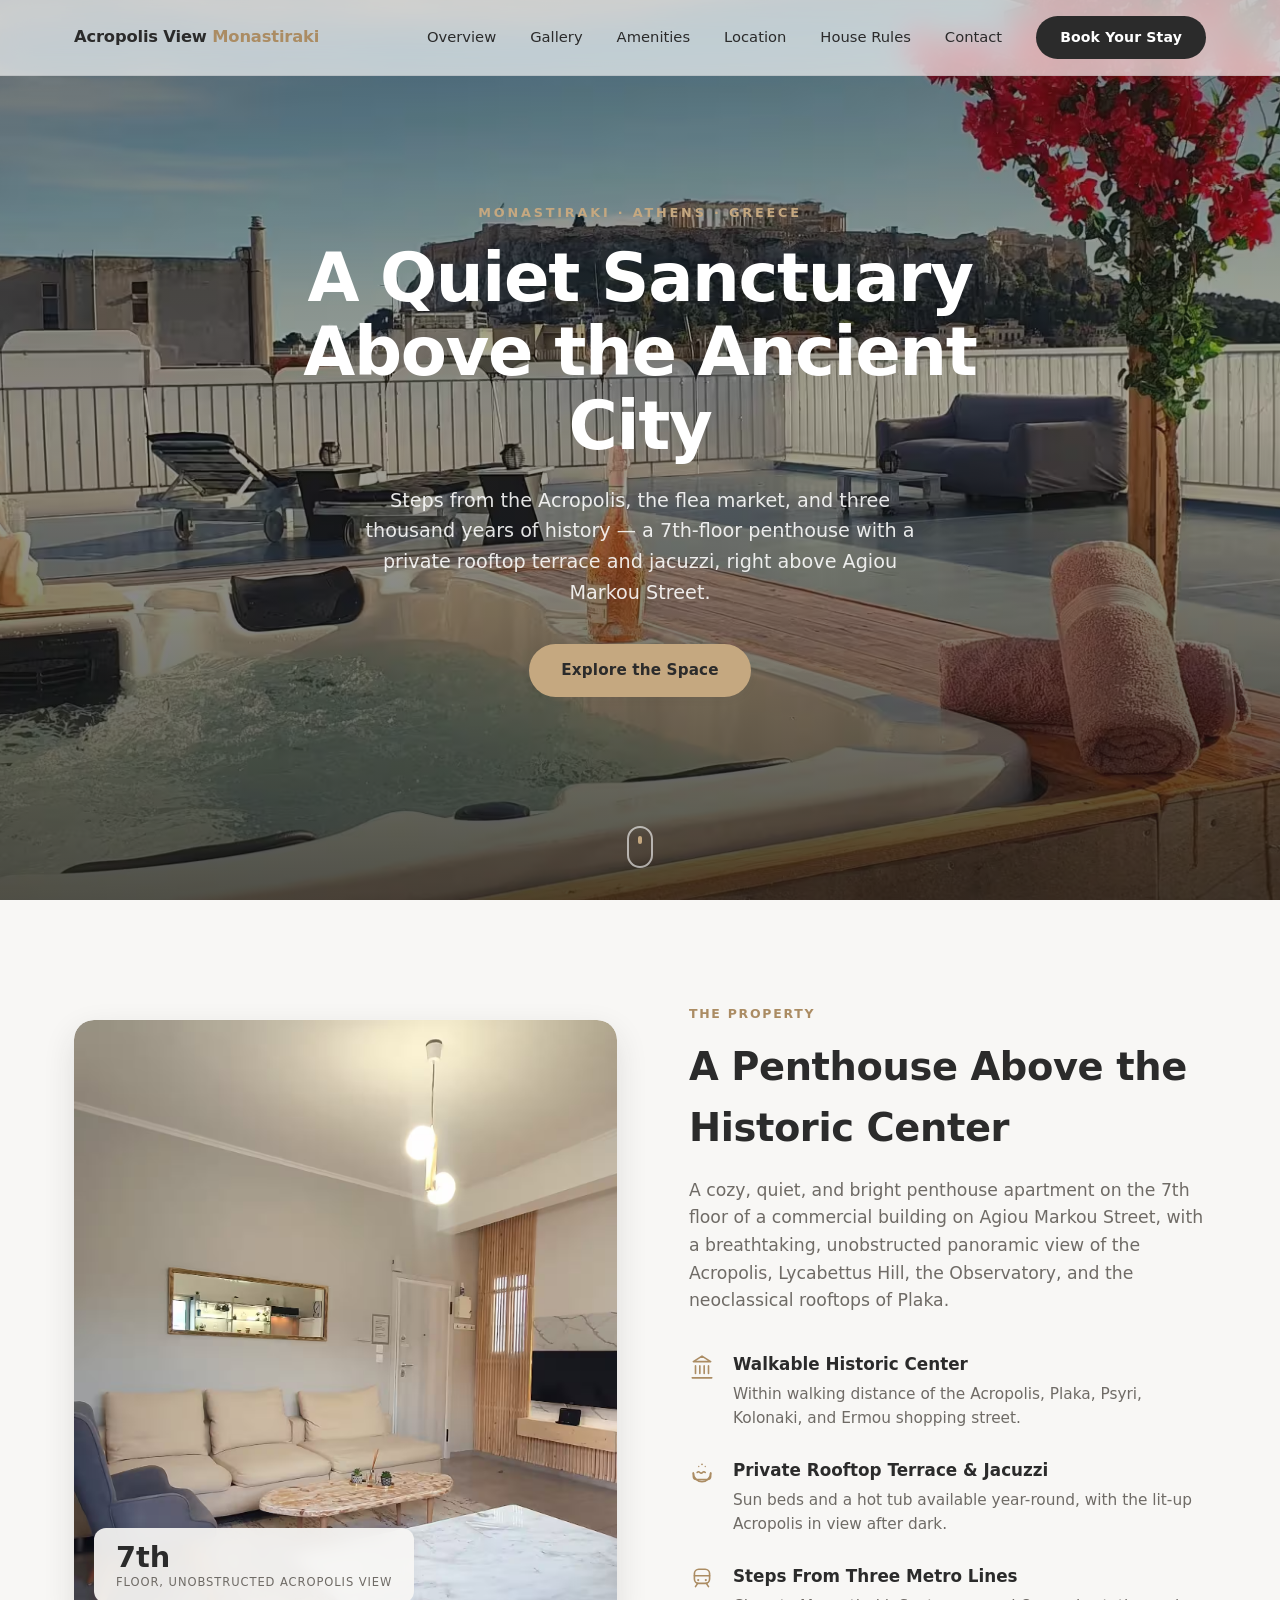
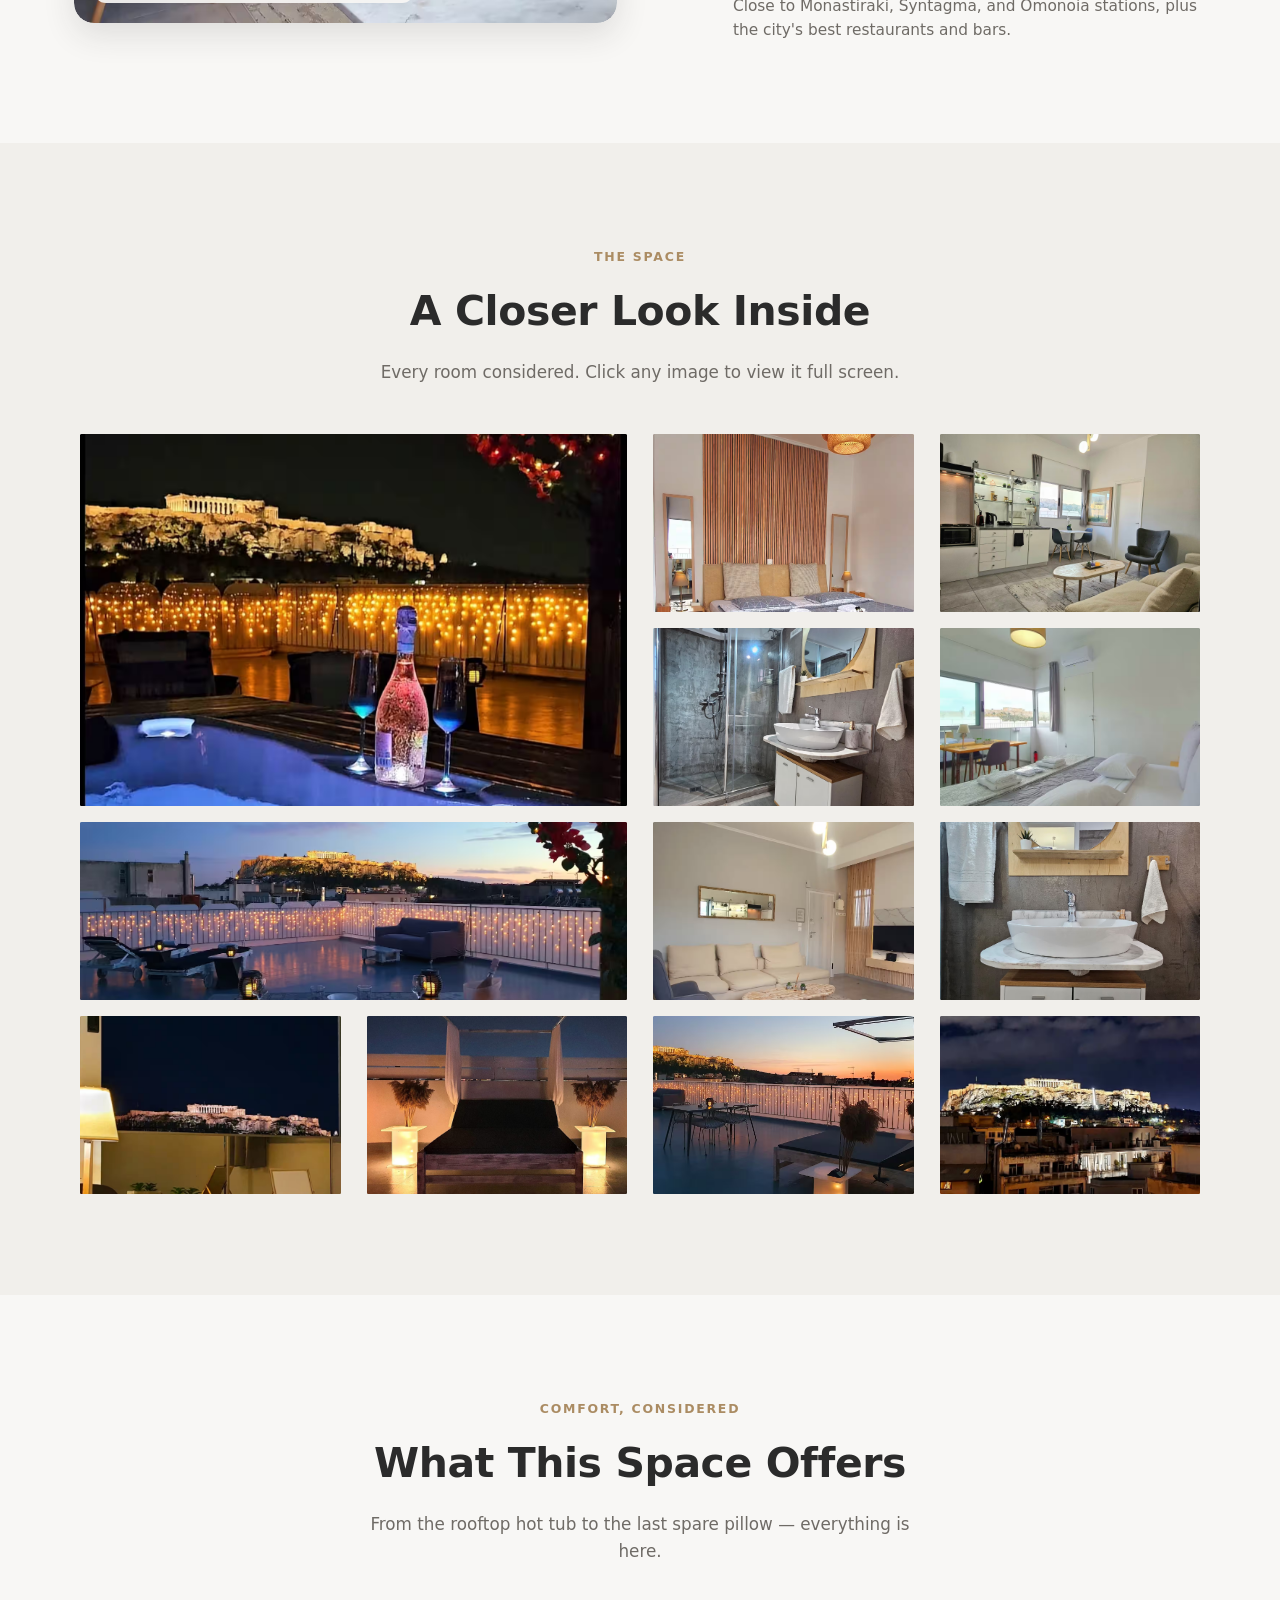
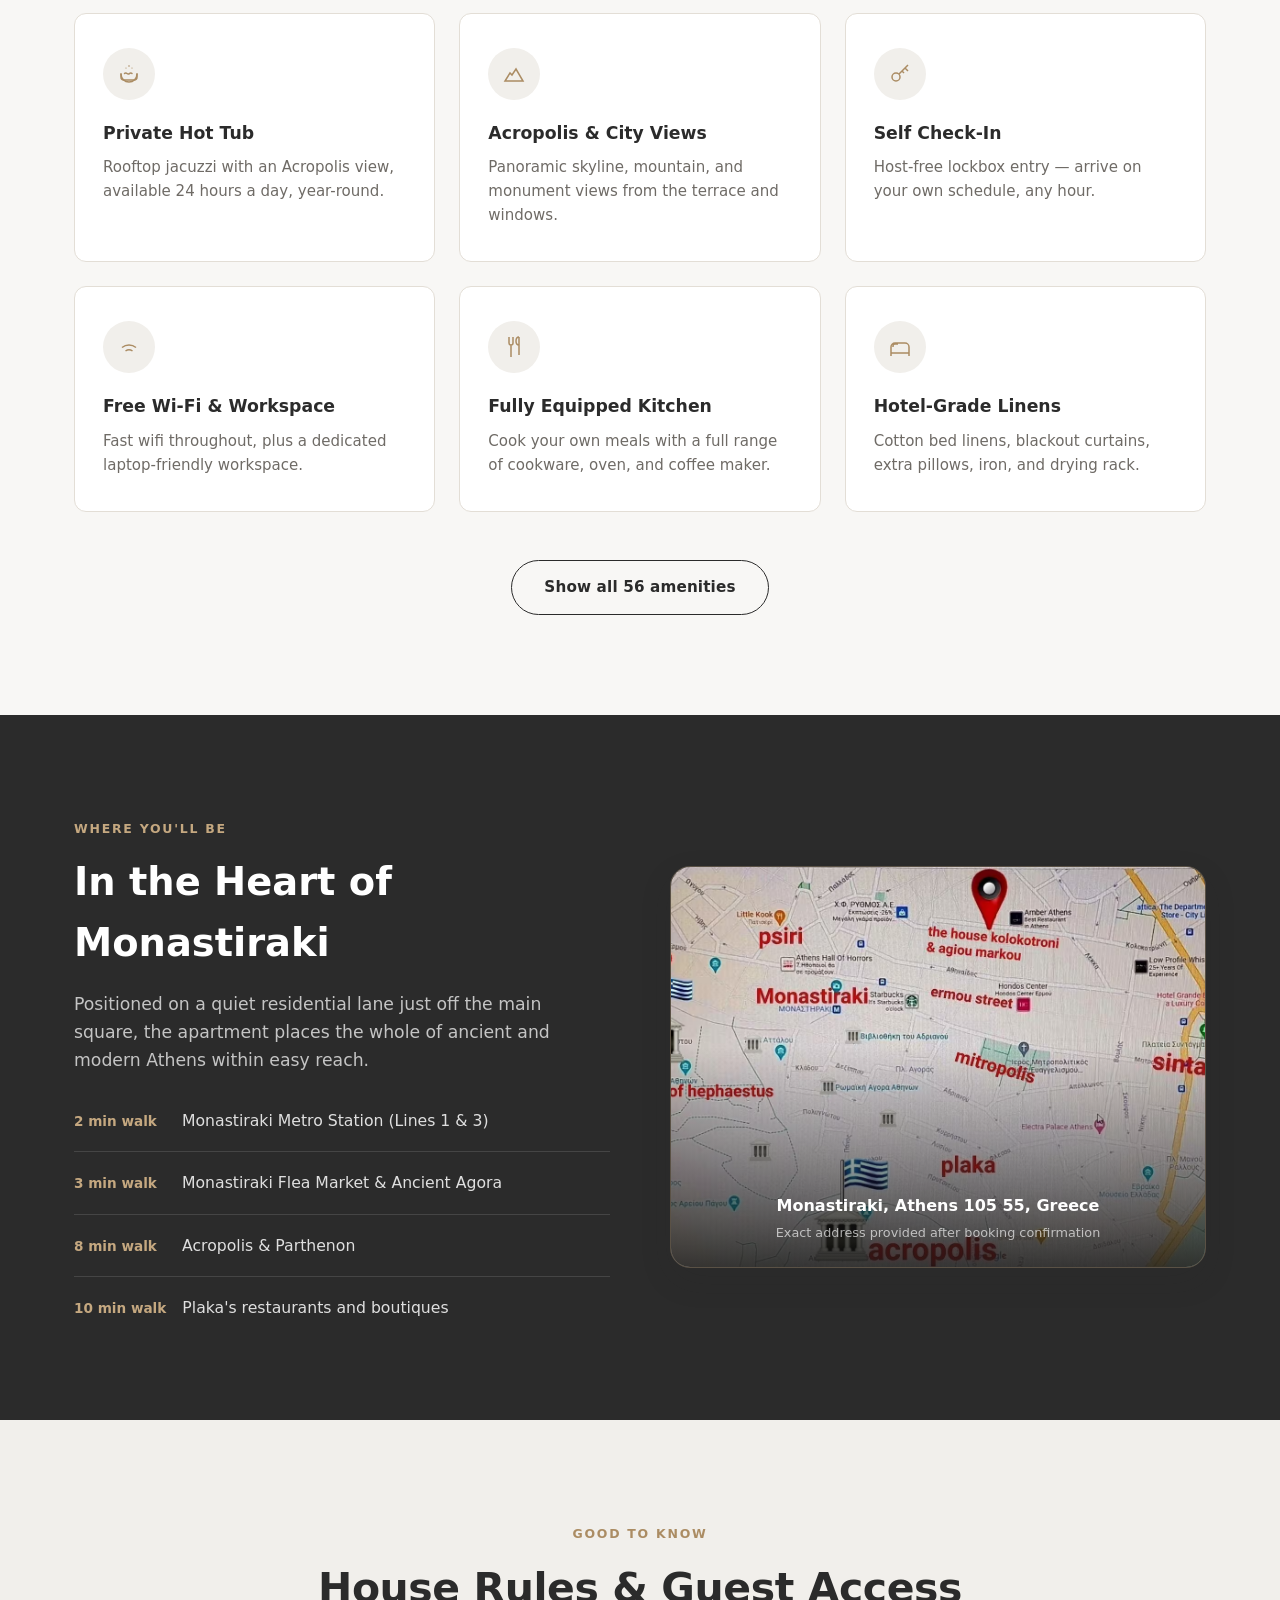
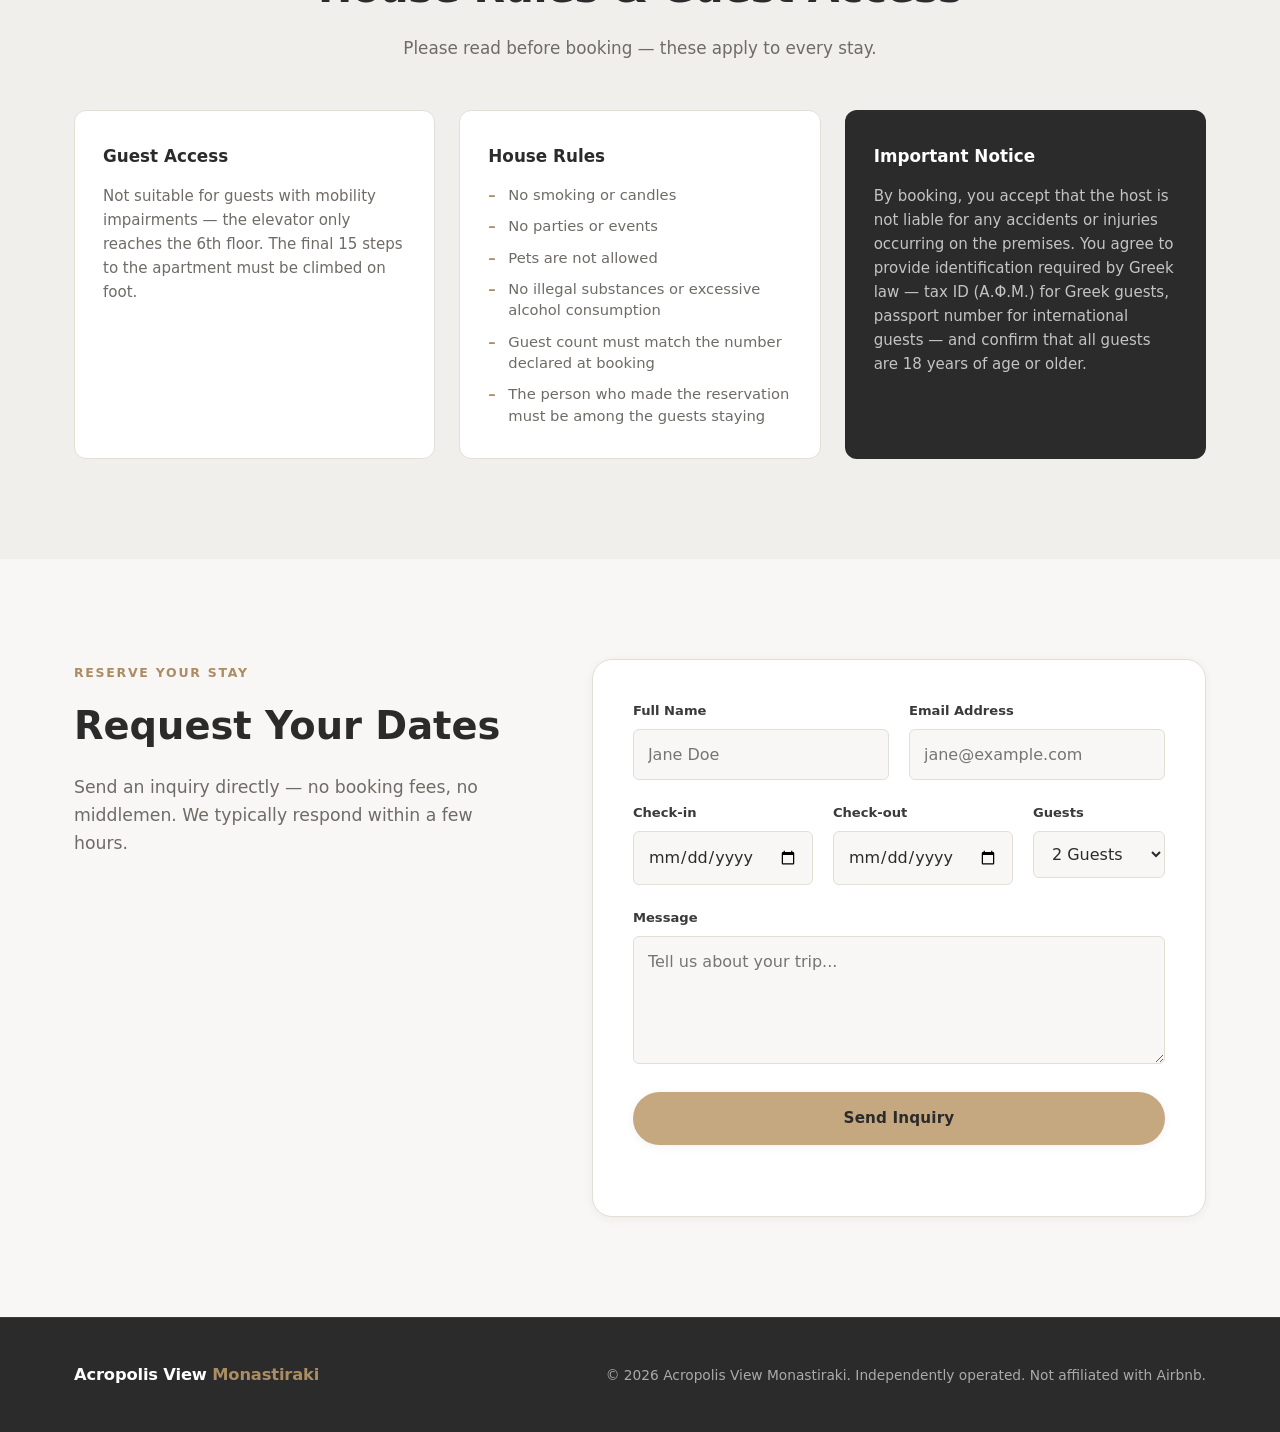
==== index.html @ 648976f1 "temp" ====
<!DOCTYPE html>
<html lang="en">
<head>
<meta charset="UTF-8">
<meta name="viewport" content="width=device-width, initial-scale=1.0">
<title>Acropolis View Monastiraki | Luxury Urban Retreat in Athens</title>
<meta name="description" content="A premium urban apartment in the heart of Monastiraki, Athens — steps from the Acropolis, the flea market, and the ancient agora.">
<link rel="stylesheet" href="style.css">
</head>
<body>

<!-- ============ NAVIGATION ============ -->
<header class="site-header" id="site-header">
  <nav class="navbar">
    <a href="#hero" class="brand">
      <span class="brand-name">Acropolis&nbsp;View <em>Monastiraki</em></span>
    </a>

    <button class="nav-toggle" id="nav-toggle" aria-label="Toggle navigation menu" aria-expanded="false" aria-controls="nav-menu">
      <span class="bar"></span>
      <span class="bar"></span>
      <span class="bar"></span>
    </button>

    <ul class="nav-menu" id="nav-menu">
      <li><a href="#overview" class="nav-link">Overview</a></li>
      <li><a href="#gallery" class="nav-link">Gallery</a></li>
      <li><a href="#amenities" class="nav-link">Amenities</a></li>
      <li><a href="#location" class="nav-link">Location</a></li>
      <li><a href="#policies" class="nav-link">House Rules</a></li>
      <li><a href="#contact" class="nav-link">Contact</a></li>
      <li><a href="#contact" class="btn btn-cta nav-cta">Book Your Stay</a></li>
    </ul>
  </nav>
</header>

<!-- ============ HERO ============ -->
<section class="hero" id="hero">
  <div class="hero-media">
    <img
      src="photos/b913403b-3d0b-4713-943d-62199bb7bb91.avif"
      alt="Rooftop jacuzzi terrace bathed in daylight with the Acropolis and bougainvillea in view"
      class="hero-img">
    <div class="hero-overlay"></div>
  </div>

  <div class="hero-content">
    <p class="hero-eyebrow">Monastiraki &middot; Athens &middot; Greece</p>
    <h1 class="hero-title">A Quiet Sanctuary<br> Above the Ancient City</h1>
    <p class="hero-subtitle">Steps from the Acropolis, the flea market, and three thousand years of history &mdash; a 7th-floor penthouse with a private rooftop terrace and jacuzzi, right above Agiou Markou Street.</p>
    <a href="#overview" class="btn btn-primary">Explore the Space</a>
  </div>

  <a href="#overview" class="scroll-cue" aria-label="Scroll to content">
    <span></span>
  </a>
</section>

<!-- ============ OVERVIEW ============ -->
<section class="overview" id="overview">
  <div class="container overview-grid">
    <div class="overview-media">
      <img
        src="photos/b8f56591-6300-4f41-a158-3179d8072390.avif"
        alt="Sunlit modern living room interior with a cream sofa, marble coffee table, and wood-slat accent wall"
        loading="lazy">
      <div class="overview-media-caption">
        <span class="stat">7th</span>
        <span class="stat-label">Floor, Unobstructed Acropolis View</span>
      </div>
    </div>

    <div class="overview-copy">
      <p class="eyebrow">The Property</p>
      <h2>A Penthouse Above the Historic Center</h2>
      <p class="lead">A cozy, quiet, and bright penthouse apartment on the 7th floor of a commercial building on Agiou Markou Street, with a breathtaking, unobstructed panoramic view of the Acropolis, Lycabettus Hill, the Observatory, and the neoclassical rooftops of Plaka.</p>

      <ul class="overview-points">
        <li>
          <svg viewBox="0 0 24 24" fill="none" stroke="currentColor" stroke-width="1.5" stroke-linecap="round" stroke-linejoin="round"><path d="M12 2l8 5H4z"/><path d="M6 18v-7"/><path d="M10 18v-7"/><path d="M14 18v-7"/><path d="M18 18v-7"/><path d="M3 22h18"/></svg>
          <div>
            <h3>Walkable Historic Center</h3>
            <p>Within walking distance of the Acropolis, Plaka, Psyri, Kolonaki, and Ermou shopping street.</p>
          </div>
        </li>
        <li>
          <svg viewBox="0 0 24 24" fill="none" stroke="currentColor" stroke-width="1.5" stroke-linecap="round" stroke-linejoin="round"><path d="M4 12a8 8 0 0016 0"/><path d="M4 12v3a3 3 0 003 3h10a3 3 0 003-3v-3"/><path d="M7.5 11.5c.7-.8 1.7-.8 2.5 0s1.8.8 2.5 0 1.8-.8 2.5 0"/><circle cx="9" cy="6" r="0.6" fill="currentColor" stroke="none"/><circle cx="12" cy="4" r="0.8" fill="currentColor" stroke="none"/><circle cx="15" cy="6" r="0.6" fill="currentColor" stroke="none"/></svg>
          <div>
            <h3>Private Rooftop Terrace &amp; Jacuzzi</h3>
            <p>Sun beds and a hot tub available year-round, with the lit-up Acropolis in view after dark.</p>
          </div>
        </li>
        <li>
          <svg viewBox="0 0 24 24" fill="none" stroke="currentColor" stroke-width="1.5" stroke-linecap="round" stroke-linejoin="round"><rect x="5" y="3" width="14" height="13" rx="4"/><path d="M5 9h14"/><circle cx="8.5" cy="13" r="1" fill="currentColor" stroke="none"/><circle cx="15.5" cy="13" r="1" fill="currentColor" stroke="none"/><path d="M8 16l-2 3"/><path d="M16 16l2 3"/></svg>
          <div>
            <h3>Steps From Three Metro Lines</h3>
            <p>Close to Monastiraki, Syntagma, and Omonoia stations, plus the city's best restaurants and bars.</p>
          </div>
        </li>
      </ul>
    </div>
  </div>
</section>

<!-- ============ GALLERY ============ -->
<section class="gallery" id="gallery">
  <div class="container">
    <p class="eyebrow center">The Space</p>
    <h2 class="section-title center">A Closer Look Inside</h2>
    <p class="section-subtitle center">Every room considered. Click any image to view it full screen.</p>

    <div class="gallery-grid">
      <button class="gallery-item item-1" data-index="0">
        <img src="photos/04b4c8bd-e492-4556-b988-def10d542f36.avif" alt="Rooftop jacuzzi at night with wine and the illuminated Acropolis in the background" loading="lazy">
      </button>
      <button class="gallery-item item-2" data-index="1">
        <img src="photos/25e028ef-b0cb-494a-9265-57f21913192a.avif" alt="Bedroom with wood-slat headboard, rattan pendant light, and freshly made bed" loading="lazy">
      </button>
      <button class="gallery-item item-3" data-index="2">
        <img src="photos/f526fc43-dc27-419d-a5e7-bc1cc47a74ca.avif" alt="Kitchenette and living area with a glimpse of the Acropolis through the window" loading="lazy">
      </button>
      <button class="gallery-item item-4" data-index="3">
        <img src="photos/92ecaa5c-62ca-4096-a79d-5cc1e81a2566.avif" alt="Modern bathroom with walk-in glass shower and marble-topped vanity" loading="lazy">
      </button>
      <button class="gallery-item item-5" data-index="4">
        <img src="photos/44a7e1da-3262-415a-bb49-0f032ad23262.avif" alt="Bedroom with large window overlooking the Acropolis by day" loading="lazy">
      </button>
      <button class="gallery-item item-6" data-index="5">
        <img src="photos/b8a7ee22-ff4d-4c78-82ff-4fa2c74211a0.avif" alt="Rooftop dining table set for two at sunset with the Acropolis on the horizon" loading="lazy">
      </button>
      <button class="gallery-item" data-index="6">
        <img src="photos/b8f56591-6300-4f41-a158-3179d8072390.avif" alt="Living room with cream sofa, armchair, and marble coffee table" loading="lazy">
      </button>
      <button class="gallery-item" data-index="7">
        <img src="photos/985e2c47-628e-49bb-b7f8-53129812a461.avif" alt="Bathroom vanity with round mirror and marble countertop" loading="lazy">
      </button>
      <button class="gallery-item" data-index="8">
        <img src="photos/7be42ab9-31d1-4499-a45f-a427e2328306.avif" alt="Night view of the moonlit Acropolis framed by the apartment window" loading="lazy">
      </button>
      <button class="gallery-item" data-index="9">
        <img src="photos/d093cb60-9859-4271-8a04-690372b200a3.avif" alt="Canopy daybed on the rooftop terrace lit up at night" loading="lazy">
      </button>
      <button class="gallery-item" data-index="10">
        <img src="photos/2ae3ba02-178e-48e5-9e82-a36ffa0de2dc.avif" alt="Panoramic rooftop terrace at sunset with dining table and lounge seating" loading="lazy">
      </button>
      <button class="gallery-item" data-index="11">
        <img src="photos/f66a4525-e72d-49b1-8fe9-ad01891f2230.avif" alt="Close-up night view of the illuminated Acropolis above the Athens rooftops" loading="lazy">
      </button>
    </div>
  </div>
</section>

<!-- Lightbox modal -->
<div class="lightbox" id="lightbox" aria-hidden="true">
  <button class="lightbox-close" id="lightbox-close" aria-label="Close gallery view">&times;</button>
  <button class="lightbox-nav lightbox-prev" id="lightbox-prev" aria-label="Previous image">&#10094;</button>
  <figure class="lightbox-figure">
    <img src="" alt="" id="lightbox-img">
    <figcaption id="lightbox-caption"></figcaption>
  </figure>
  <button class="lightbox-nav lightbox-next" id="lightbox-next" aria-label="Next image">&#10095;</button>
</div>

<!-- ============ AMENITIES ============ -->
<section class="amenities" id="amenities">
  <div class="container">
    <p class="eyebrow center">Comfort, Considered</p>
    <h2 class="section-title center">What This Space Offers</h2>
    <p class="section-subtitle center">From the rooftop hot tub to the last spare pillow &mdash; everything is here.</p>

    <div class="amenities-grid">
      <div class="amenity-card">
        <span class="amenity-icon">
          <svg viewBox="0 0 24 24" fill="none" stroke="currentColor" stroke-width="1.5" stroke-linecap="round" stroke-linejoin="round"><path d="M4 12a8 8 0 0016 0"/><path d="M4 12v3a3 3 0 003 3h10a3 3 0 003-3v-3"/><path d="M7.5 11.5c.7-.8 1.7-.8 2.5 0s1.8.8 2.5 0 1.8-.8 2.5 0"/><circle cx="9" cy="6" r="0.6" fill="currentColor" stroke="none"/><circle cx="12" cy="4" r="0.8" fill="currentColor" stroke="none"/><circle cx="15" cy="6" r="0.6" fill="currentColor" stroke="none"/></svg>
        </span>
        <h3>Private Hot Tub</h3>
        <p>Rooftop jacuzzi with an Acropolis view, available 24 hours a day, year-round.</p>
      </div>

      <div class="amenity-card">
        <span class="amenity-icon">
          <svg viewBox="0 0 24 24" fill="none" stroke="currentColor" stroke-width="1.5"><path d="M3 19h18L14 7l-4 6-2-2z"/></svg>
        </span>
        <h3>Acropolis &amp; City Views</h3>
        <p>Panoramic skyline, mountain, and monument views from the terrace and windows.</p>
      </div>

      <div class="amenity-card">
        <span class="amenity-icon">
          <svg viewBox="0 0 24 24" fill="none" stroke="currentColor" stroke-width="1.5"><circle cx="8" cy="15" r="4"/><path d="M11 12l9-9M17 6l3 3M14 9l2 2"/></svg>
        </span>
        <h3>Self Check-In</h3>
        <p>Host-free lockbox entry &mdash; arrive on your own schedule, any hour.</p>
      </div>

      <div class="amenity-card">
        <span class="amenity-icon">
          <svg viewBox="0 0 24 24" fill="none" stroke="currentColor" stroke-width="1.5"><path d="M5 12.5a11 11 0 0114 0M8.5 16a6 6 0 017 0M12 19.5h.01"/></svg>
        </span>
        <h3>Free Wi-Fi &amp; Workspace</h3>
        <p>Fast wifi throughout, plus a dedicated laptop-friendly workspace.</p>
      </div>

      <div class="amenity-card">
        <span class="amenity-icon">
          <svg viewBox="0 0 24 24" fill="none" stroke="currentColor" stroke-width="1.5"><path d="M7 2v6a2 2 0 002 2 2 2 0 002-2V2M9 10v12M17 2c-1.5 0-3 1.5-3 4s1.5 4 3 4M17 2v18"/></svg>
        </span>
        <h3>Fully Equipped Kitchen</h3>
        <p>Cook your own meals with a full range of cookware, oven, and coffee maker.</p>
      </div>

      <div class="amenity-card">
        <span class="amenity-icon">
          <svg viewBox="0 0 24 24" fill="none" stroke="currentColor" stroke-width="1.5"><path d="M3 18v-6a4 4 0 014-4h10a4 4 0 014 4v6M3 18h18M5 12v-1a2 2 0 012-2h3M3 21v-3M21 21v-3"/></svg>
        </span>
        <h3>Hotel-Grade Linens</h3>
        <p>Cotton bed linens, blackout curtains, extra pillows, iron, and drying rack.</p>
      </div>
    </div>

    <div class="amenities-cta">
      <button type="button" class="btn btn-outline" id="amenities-toggle">Show all 56 amenities</button>
    </div>
  </div>
</section>

<!-- Amenities modal -->
<div class="amenities-modal" id="amenities-modal" aria-hidden="true">
  <div class="amenities-modal-panel" role="dialog" aria-modal="true" aria-labelledby="amenities-modal-title">
    <div class="amenities-modal-head">
      <h3 id="amenities-modal-title">What This Space Offers</h3>
      <button type="button" class="amenities-modal-close" id="amenities-modal-close" aria-label="Close amenities list">&times;</button>
    </div>

    <div class="amenities-modal-body">
      <div class="amenities-categories">
        <div class="amenity-category">
          <div class="amenity-category-head">
            <span class="amenity-icon amenity-icon-sm">
              <svg viewBox="0 0 24 24" fill="none" stroke="currentColor" stroke-width="1.5"><path d="M3 19h18L14 7l-4 6-2-2z"/></svg>
            </span>
            <h3>Views</h3>
          </div>
          <ul class="amenity-list">
            <li>City skyline view</li>
            <li>Mountain view</li>
          </ul>
        </div>

        <div class="amenity-category">
          <div class="amenity-category-head">
            <span class="amenity-icon amenity-icon-sm">
              <svg viewBox="0 0 24 24" fill="none" stroke="currentColor" stroke-width="1.5"><path d="M12 3s6 7 6 11a6 6 0 01-12 0c0-4 6-11 6-11z"/></svg>
            </span>
            <h3>Bathroom</h3>
          </div>
          <ul class="amenity-list">
            <li>Hair dryer</li>
            <li>Cleaning products</li>
            <li>Shampoo</li>
            <li>Body soap</li>
            <li>Bidet</li>
            <li>Outdoor shower</li>
            <li>Hot water</li>
            <li>Bath foam</li>
          </ul>
        </div>

        <div class="amenity-category">
          <div class="amenity-category-head">
            <span class="amenity-icon amenity-icon-sm">
              <svg viewBox="0 0 24 24" fill="none" stroke="currentColor" stroke-width="1.5"><rect x="3" y="11" width="18" height="7" rx="2"/><path d="M3 11V8a2 2 0 012-2h3a2 2 0 012 2v3M3 21v-2M21 21v-2"/></svg>
            </span>
            <h3>Bedroom &amp; Laundry</h3>
          </div>
          <ul class="amenity-list">
            <li>Essentials &mdash; towels, bed sheets, soap &amp; toilet paper</li>
            <li>Hangers</li>
            <li>Bed linen</li>
            <li>Cotton linens</li>
            <li>Extra pillows &amp; blankets</li>
            <li>Blackout curtains</li>
            <li>Iron</li>
            <li>Clothes drying rack</li>
            <li>Mosquito net</li>
            <li>Closet &amp; dresser for clothing storage</li>
          </ul>
        </div>

        <div class="amenity-category">
          <div class="amenity-category-head">
            <span class="amenity-icon amenity-icon-sm">
              <svg viewBox="0 0 24 24" fill="none" stroke="currentColor" stroke-width="1.5"><rect x="3" y="4" width="18" height="13" rx="1.5"/><path d="M8 21h8M12 17v4"/></svg>
            </span>
            <h3>Entertainment</h3>
          </div>
          <ul class="amenity-list">
            <li>HDTV with DVD player</li>
            <li>Sound system</li>
          </ul>
        </div>

        <div class="amenity-category">
          <div class="amenity-category-head">
            <span class="amenity-icon amenity-icon-sm">
              <svg viewBox="0 0 24 24" fill="none" stroke="currentColor" stroke-width="1.5"><path d="M3 15h18M3 15a4 4 0 004 4h10a4 4 0 004-4M3 15V8a2 2 0 012-2h2M9 6V4M13 6V4M17 6V4"/></svg>
            </span>
            <h3>Heating &amp; Cooling</h3>
          </div>
          <ul class="amenity-list">
            <li>Window AC unit</li>
            <li>Portable heater</li>
          </ul>
        </div>

        <div class="amenity-category">
          <div class="amenity-category-head">
            <span class="amenity-icon amenity-icon-sm">
              <svg viewBox="0 0 24 24" fill="none" stroke="currentColor" stroke-width="1.5"><path d="M12 3l7 4v5c0 5-3.5 8.5-7 9-3.5-.5-7-4-7-9V7l7-4z"/></svg>
            </span>
            <h3>Home Safety</h3>
          </div>
          <ul class="amenity-list">
            <li>Exterior security cameras on the property</li>
            <li>Security camera facing the apartment's front door (viewing only)</li>
            <li>Smoke alarm</li>
            <li>Carbon monoxide alarm</li>
            <li>Fire extinguisher</li>
            <li>First aid kit</li>
          </ul>
        </div>

        <div class="amenity-category">
          <div class="amenity-category-head">
            <span class="amenity-icon amenity-icon-sm">
              <svg viewBox="0 0 24 24" fill="none" stroke="currentColor" stroke-width="1.5"><path d="M5 12.5a11 11 0 0114 0M8.5 16a6 6 0 017 0M12 19.5h.01"/></svg>
            </span>
            <h3>Internet &amp; Office</h3>
          </div>
          <ul class="amenity-list">
            <li>Wifi</li>
            <li>Dedicated workspace &mdash; laptop-friendly, in a private area</li>
          </ul>
        </div>

        <div class="amenity-category">
          <div class="amenity-category-head">
            <span class="amenity-icon amenity-icon-sm">
              <svg viewBox="0 0 24 24" fill="none" stroke="currentColor" stroke-width="1.5"><path d="M7 2v6a2 2 0 002 2 2 2 0 002-2V2M9 10v12M17 2c-1.5 0-3 1.5-3 4s1.5 4 3 4M17 2v18"/></svg>
            </span>
            <h3>Kitchen &amp; Dining</h3>
          </div>
          <ul class="amenity-list">
            <li>Kitchen &mdash; space for guests to cook</li>
            <li>Refrigerator</li>
            <li>Cooking basics &mdash; pots, pans, oil, salt &amp; pepper</li>
            <li>Dishes &amp; silverware</li>
            <li>Freezer</li>
            <li>Stove</li>
            <li>Oven</li>
            <li>Kettle</li>
            <li>Coffee maker</li>
            <li>Wine glasses</li>
            <li>Toaster</li>
            <li>Baking sheet</li>
            <li>Dining table</li>
            <li>Coffee</li>
          </ul>
        </div>

        <div class="amenity-category">
          <div class="amenity-category-head">
            <span class="amenity-icon amenity-icon-sm">
              <svg viewBox="0 0 24 24" fill="none" stroke="currentColor" stroke-width="1.5"><path d="M5 21V5a2 2 0 012-2h6l6 3v15"/><path d="M13 3v18M9 12h.01"/></svg>
            </span>
            <h3>Location Features</h3>
          </div>
          <ul class="amenity-list">
            <li>Private entrance &mdash; separate street or building access</li>
          </ul>
        </div>

        <div class="amenity-category">
          <div class="amenity-category-head">
            <span class="amenity-icon amenity-icon-sm">
              <svg viewBox="0 0 24 24" fill="none" stroke="currentColor" stroke-width="1.5"><path d="M12 3a9 9 0 019 9H3a9 9 0 019-9z"/><path d="M12 12v7a2 2 0 01-4 0"/></svg>
            </span>
            <h3>Outdoor Space</h3>
          </div>
          <ul class="amenity-list">
            <li>Private patio or balcony</li>
            <li>Outdoor furniture</li>
            <li>Outdoor dining area</li>
            <li>Sun loungers</li>
          </ul>
        </div>

        <div class="amenity-category">
          <div class="amenity-category-head">
            <span class="amenity-icon amenity-icon-sm">
              <svg viewBox="0 0 24 24" fill="none" stroke="currentColor" stroke-width="1.5"><rect x="3" y="10" width="18" height="8" rx="2"/><path d="M5 10l2-5h10l2 5M7 18v2M17 18v2"/></svg>
            </span>
            <h3>Parking &amp; Facilities</h3>
          </div>
          <ul class="amenity-list">
            <li>Free street parking</li>
            <li>Private hot tub &mdash; available year-round, 24 hours a day</li>
            <li>Elevator</li>
          </ul>
        </div>

        <div class="amenity-category">
          <div class="amenity-category-head">
            <span class="amenity-icon amenity-icon-sm">
              <svg viewBox="0 0 24 24" fill="none" stroke="currentColor" stroke-width="1.5"><path d="M12 3l2.5 5.5L20 9l-4 4 1 6-5-3-5 3 1-6-4-4 5.5-.5z"/></svg>
            </span>
            <h3>Services</h3>
          </div>
          <ul class="amenity-list">
            <li>Self check-in</li>
            <li>Lockbox</li>
          </ul>
        </div>
      </div>
    </div>
  </div>
</div>

<!-- ============ LOCATION ============ -->
<section class="location" id="location">
  <div class="container location-grid">
    <div class="location-copy">
      <p class="eyebrow">Where You'll Be</p>
      <h2>In the Heart of Monastiraki</h2>
      <p class="lead">Positioned on a quiet residential lane just off the main square, the apartment places the whole of ancient and modern Athens within easy reach.</p>

      <ul class="location-list">
        <li><span>2 min walk</span>Monastiraki Metro Station (Lines 1 &amp; 3)</li>
        <li><span>3 min walk</span>Monastiraki Flea Market &amp; Ancient Agora</li>
        <li><span>8 min walk</span>Acropolis &amp; Parthenon</li>
        <li><span>10 min walk</span>Plaka's restaurants and boutiques</li>
      </ul>
    </div>

    <div class="location-map" role="img" aria-label="Map showing the apartment location in Monastiraki, Athens, near Psiri, Plaka, and the Acropolis">
      <img src="photos/5d7b4672-efc8-4855-a550-cff038aed9d2.avif" alt="Map of Monastiraki, Athens, showing the apartment location near Psiri, Plaka, and the Acropolis" class="location-map-img">
      <p>Monastiraki, Athens 105 55, Greece</p>
      <span class="map-note">Exact address provided after booking confirmation</span>
    </div>
  </div>
</section>

<!-- ============ POLICIES ============ -->
<section class="policies" id="policies">
  <div class="container">
    <p class="eyebrow center">Good to Know</p>
    <h2 class="section-title center">House Rules &amp; Guest Access</h2>
    <p class="section-subtitle center">Please read before booking &mdash; these apply to every stay.</p>

    <div class="policies-grid">
      <div class="policy-card">
        <h3>Guest Access</h3>
        <p>Not suitable for guests with mobility impairments &mdash; the elevator only reaches the 6th floor. The final 15 steps to the apartment must be climbed on foot.</p>
      </div>

      <div class="policy-card">
        <h3>House Rules</h3>
        <ul class="policy-list">
          <li>No smoking or candles</li>
          <li>No parties or events</li>
          <li>Pets are not allowed</li>
          <li>No illegal substances or excessive alcohol consumption</li>
          <li>Guest count must match the number declared at booking</li>
          <li>The person who made the reservation must be among the guests staying</li>
        </ul>
      </div>

      <div class="policy-card policy-card-notice">
        <h3>Important Notice</h3>
        <p>By booking, you accept that the host is not liable for any accidents or injuries occurring on the premises. You agree to provide identification required by Greek law &mdash; tax ID (&#913;.&#934;.&#924;.) for Greek guests, passport number for international guests &mdash; and confirm that all guests are 18 years of age or older.</p>
      </div>
    </div>
  </div>
</section>

<!-- ============ CONTACT ============ -->
<section class="contact" id="contact">
  <div class="container contact-grid">
    <div class="contact-intro">
      <p class="eyebrow">Reserve Your Stay</p>
      <h2>Request Your Dates</h2>
      <p class="lead">Send an inquiry directly &mdash; no booking fees, no middlemen. We typically respond within a few hours.</p>
    </div>

    <form class="contact-form" id="contact-form" novalidate>
      <div class="form-row">
        <div class="form-group">
          <label for="full-name">Full Name</label>
          <input type="text" id="full-name" name="full-name" placeholder="Jane Doe" required>
        </div>
        <div class="form-group">
          <label for="email">Email Address</label>
          <input type="email" id="email" name="email" placeholder="jane@example.com" required>
        </div>
      </div>

      <div class="form-row">
        <div class="form-group">
          <label for="check-in">Check-in</label>
          <input type="date" id="check-in" name="check-in" required>
        </div>
        <div class="form-group">
          <label for="check-out">Check-out</label>
          <input type="date" id="check-out" name="check-out" required>
        </div>
        <div class="form-group">
          <label for="guests">Guests</label>
          <select id="guests" name="guests">
            <option value="1">1 Guest</option>
            <option value="2" selected>2 Guests</option>
            <option value="3">3 Guests</option>
            <option value="4">4 Guests</option>
          </select>
        </div>
      </div>

      <div class="form-group">
        <label for="message">Message</label>
        <textarea id="message" name="message" rows="4" placeholder="Tell us about your trip..."></textarea>
      </div>

      <button type="submit" class="btn btn-primary form-submit">Send Inquiry</button>
      <p class="form-note" id="form-note" role="status"></p>
    </form>
  </div>
</section>

<!-- ============ FOOTER ============ -->
<footer class="site-footer">
  <div class="container footer-grid">
    <div class="brand footer-brand">
      <span class="brand-name">Acropolis&nbsp;View <em>Monastiraki</em></span>
    </div>
    <p>&copy; 2026 Acropolis View Monastiraki. Independently operated. Not affiliated with Airbnb.</p>
  </div>
</footer>

<script src="script.js"></script>
</body>
</html>
---- style.css ----
/* ==========================================================================
   Acropolis View Monastiraki — Stylesheet
   Urban Athenian Luxury: charcoal, bronze, warm concrete
   ========================================================================== */

:root {
  --color-charcoal: #2b2b2b;
  --color-charcoal-soft: #3a3a3a;
  --color-bronze: #c5a880;
  --color-bronze-dark: #ab8c63;
  --color-white: #ffffff;
  --color-bg: #f8f7f5;
  --color-bg-alt: #f1efeb;
  --color-text-muted: #6f6b66;
  --color-border: #e3ded6;

  --font-sans: -apple-system, BlinkMacSystemFont, "Segoe UI", system-ui, Roboto, "Helvetica Neue", Arial, sans-serif;

  --container-width: 1180px;
  --radius-sm: 6px;
  --radius-md: 12px;
  --radius-lg: 20px;

  --shadow-sm: 0 2px 10px rgba(43, 43, 43, 0.06);
  --shadow-md: 0 12px 32px rgba(43, 43, 43, 0.12);
  --shadow-lg: 0 24px 60px rgba(43, 43, 43, 0.22);

  --transition: 0.35s cubic-bezier(0.65, 0, 0.35, 1);
}

/* ---------- Reset ---------- */
*, *::before, *::after { box-sizing: border-box; }
html { scroll-behavior: smooth; }
body, h1, h2, h3, p, ul, figure, form { margin: 0; }
ul { list-style: none; padding: 0; }
img { max-width: 100%; display: block; }
button { font: inherit; cursor: pointer; background: none; border: none; }
a { text-decoration: none; color: inherit; }
input, select, textarea { font: inherit; }

body {
  font-family: var(--font-sans);
  background: var(--color-bg);
  color: var(--color-charcoal);
  line-height: 1.6;
  -webkit-font-smoothing: antialiased;
}

.container {
  max-width: var(--container-width);
  margin-inline: auto;
  padding-inline: 24px;
}

/* ---------- Typography helpers ---------- */
.eyebrow {
  display: inline-block;
  font-size: 0.78rem;
  letter-spacing: 0.14em;
  text-transform: uppercase;
  color: var(--color-bronze-dark);
  font-weight: 600;
  margin-bottom: 12px;
}
.center { text-align: center; width: 100%; }

.section-title {
  font-size: clamp(1.8rem, 3.2vw, 2.6rem);
  font-weight: 700;
  letter-spacing: -0.01em;
  margin-bottom: 14px;
}
.section-subtitle {
  color: var(--color-text-muted);
  font-size: 1.05rem;
  max-width: 560px;
  margin-inline: auto;
  margin-bottom: 48px;
}
.lead {
  font-size: 1.08rem;
  color: var(--color-text-muted);
  max-width: 46ch;
}

section { padding: 100px 0; }

/* ---------- Buttons ---------- */
.btn {
  display: inline-flex;
  align-items: center;
  justify-content: center;
  gap: 8px;
  padding: 14px 32px;
  border-radius: 999px;
  font-weight: 600;
  font-size: 0.95rem;
  letter-spacing: 0.01em;
  transition: transform var(--transition), box-shadow var(--transition), background var(--transition), color var(--transition);
  white-space: nowrap;
}
.btn-primary {
  background: var(--color-bronze);
  color: var(--color-charcoal);
  box-shadow: var(--shadow-sm);
}
.btn-primary:hover {
  background: var(--color-bronze-dark);
  transform: translateY(-2px);
  box-shadow: var(--shadow-md);
}
.btn-cta {
  background: var(--color-charcoal);
  color: var(--color-white);
  padding: 10px 24px;
  font-size: 0.88rem;
}
.btn-cta:hover { background: var(--color-bronze); color: var(--color-charcoal); }

/* ==========================================================================
   Header / Navigation
   ========================================================================== */
.site-header {
  position: fixed;
  inset-inline: 0;
  top: 0;
  z-index: 1000;
  background: rgba(248, 247, 245, 0.7);
  backdrop-filter: blur(14px) saturate(160%);
  -webkit-backdrop-filter: blur(14px) saturate(160%);
  border-bottom: 1px solid rgba(43, 43, 43, 0.08);
  transition: background var(--transition), box-shadow var(--transition);
}
.site-header.scrolled {
  box-shadow: var(--shadow-sm);
}

.navbar {
  max-width: var(--container-width);
  margin-inline: auto;
  padding: 16px 24px;
  display: flex;
  align-items: center;
  justify-content: space-between;
}

.brand {
  display: flex;
  align-items: center;
  gap: 12px;
  font-weight: 700;
  font-size: 1.02rem;
  letter-spacing: -0.01em;
}
.brand-mark {
  display: grid;
  place-items: center;
  width: 38px;
  height: 38px;
  border-radius: 50%;
  background: var(--color-charcoal);
  color: var(--color-bronze);
  font-size: 0.85rem;
  letter-spacing: 0.03em;
}
.brand-name em { font-style: normal; color: var(--color-bronze-dark); }

.nav-menu {
  display: flex;
  align-items: center;
  gap: 34px;
}
.nav-link {
  font-size: 0.92rem;
  font-weight: 500;
  position: relative;
  padding-bottom: 4px;
}
.nav-link::after {
  content: "";
  position: absolute;
  left: 0; bottom: 0;
  width: 0; height: 2px;
  background: var(--color-bronze);
  transition: width var(--transition);
}
.nav-link:hover::after { width: 100%; }

.nav-toggle {
  display: none;
  flex-direction: column;
  gap: 5px;
  width: 26px;
  z-index: 1100;
}
.nav-toggle .bar {
  height: 2px;
  width: 100%;
  background: var(--color-charcoal);
  border-radius: 2px;
  transition: transform var(--transition), opacity var(--transition);
}
.nav-toggle.active .bar:nth-child(1) { transform: translateY(7px) rotate(45deg); }
.nav-toggle.active .bar:nth-child(2) { opacity: 0; }
.nav-toggle.active .bar:nth-child(3) { transform: translateY(-7px) rotate(-45deg); }

/* ==========================================================================
   Hero
   ========================================================================== */
.hero {
  position: relative;
  height: 100vh;
  min-height: 560px;
  display: flex;
  align-items: center;
  justify-content: center;
  overflow: hidden;
}
.hero-media {
  position: absolute;
  inset: 0;
  z-index: 0;
}
.hero-img {
  width: 100%;
  height: 100%;
  object-fit: cover;
  transform: scale(1.02);
}
.hero-overlay {
  position: absolute;
  inset: 0;
  background: linear-gradient(180deg, rgba(20,20,20,0.55) 0%, rgba(20,20,20,0.35) 45%, rgba(20,20,20,0.75) 100%);
}
.hero-content {
  position: relative;
  z-index: 1;
  text-align: center;
  color: var(--color-white);
  max-width: 760px;
  padding: 0 24px;
}
.hero-eyebrow {
  text-transform: uppercase;
  letter-spacing: 0.22em;
  font-size: 0.8rem;
  font-weight: 600;
  color: var(--color-bronze);
  margin-bottom: 18px;
}
.hero-title {
  font-size: clamp(2.4rem, 6vw, 4.2rem);
  font-weight: 700;
  letter-spacing: -0.02em;
  line-height: 1.1;
  margin-bottom: 22px;
  text-wrap: balance;
}
.hero-subtitle {
  font-size: clamp(1rem, 1.6vw, 1.2rem);
  color: rgba(255,255,255,0.88);
  max-width: 560px;
  margin-inline: auto;
  margin-bottom: 36px;
}

.scroll-cue {
  position: absolute;
  bottom: 32px;
  left: 50%;
  transform: translateX(-50%);
  z-index: 1;
  width: 26px;
  height: 42px;
  border: 2px solid rgba(255,255,255,0.6);
  border-radius: 999px;
}
.scroll-cue span {
  position: absolute;
  top: 8px;
  left: 50%;
  transform: translateX(-50%);
  width: 4px;
  height: 8px;
  border-radius: 999px;
  background: var(--color-bronze);
  animation: scroll-cue 1.8s ease-in-out infinite;
}
@keyframes scroll-cue {
  0% { opacity: 1; top: 8px; }
  70% { opacity: 0; top: 22px; }
  100% { opacity: 0; top: 22px; }
}

/* ==========================================================================
   Overview
   ========================================================================== */
.overview-grid {
  display: grid;
  grid-template-columns: 1.05fr 1fr;
  gap: 72px;
  align-items: center;
}
.overview-media {
  position: relative;
  border-radius: var(--radius-lg);
  overflow: hidden;
  box-shadow: var(--shadow-md);
}
.overview-media img { border-radius: var(--radius-lg); }
.overview-media-caption {
  position: absolute;
  left: 20px;
  bottom: 20px;
  background: rgba(248,247,245,0.92);
  backdrop-filter: blur(8px);
  border-radius: var(--radius-md);
  padding: 14px 22px;
  display: flex;
  flex-direction: column;
  line-height: 1.1;
  box-shadow: var(--shadow-sm);
}
.overview-media-caption .stat {
  font-size: 1.8rem;
  font-weight: 700;
  color: var(--color-charcoal);
}
.overview-media-caption .stat-label {
  font-size: 0.72rem;
  text-transform: uppercase;
  letter-spacing: 0.08em;
  color: var(--color-text-muted);
  margin-top: 2px;
}

.overview-copy h2 { font-size: clamp(1.8rem, 3vw, 2.4rem); margin-bottom: 18px; letter-spacing: -0.01em; }
.overview-copy .lead { margin-bottom: 36px; max-width: 52ch; }

.overview-points { display: flex; flex-direction: column; gap: 26px; }
.overview-points li { display: flex; gap: 18px; align-items: flex-start; }
.overview-points svg {
  flex-shrink: 0;
  width: 26px;
  height: 26px;
  color: var(--color-bronze-dark);
  margin-top: 3px;
}
.overview-points h3 { font-size: 1.05rem; font-weight: 700; margin-bottom: 4px; }
.overview-points p { color: var(--color-text-muted); font-size: 0.96rem; }

/* ==========================================================================
   Gallery
   ========================================================================== */
.gallery { background: var(--color-bg-alt); }

.gallery-grid {
  display: grid;
  grid-template-columns: repeat(4, 1fr);
  grid-auto-rows: 180px;
  gap: 14px;
}
.gallery-item {
  position: relative;
  overflow: hidden;
  border-radius: var(--radius-md);
  display: block;
}
.gallery-item img {
  width: 100%;
  height: 100%;
  object-fit: cover;
  transition: transform 0.6s ease;
}
.gallery-item::after {
  content: "";
  position: absolute;
  inset: 0;
  background: rgba(43,43,43,0);
  transition: background var(--transition);
}
.gallery-item:hover::after { background: rgba(43,43,43,0.18); }
.gallery-item:hover img { transform: scale(1.08); }

.item-1 { grid-column: span 2; grid-row: span 2; }
.item-6 { grid-column: span 2; }

@media (max-width: 860px) {
  .gallery-grid { grid-template-columns: repeat(2, 1fr); grid-auto-rows: 160px; }
  .item-1 { grid-column: span 2; grid-row: span 2; }
  .item-6 { grid-column: span 2; }
}
@media (max-width: 520px) {
  .gallery-grid { grid-template-columns: 1fr; grid-auto-rows: 220px; }
  .item-1, .item-6 { grid-column: span 1; grid-row: span 1; }
}

/* ---------- Lightbox ---------- */
.lightbox {
  position: fixed;
  inset: 0;
  z-index: 2000;
  display: flex;
  align-items: center;
  justify-content: center;
  background: rgba(20, 20, 20, 0.92);
  opacity: 0;
  visibility: hidden;
  transition: opacity var(--transition), visibility var(--transition);
}
.lightbox.active { opacity: 1; visibility: visible; }

.lightbox-figure {
  max-width: min(90vw, 1100px);
  max-height: 86vh;
  text-align: center;
}
.lightbox-figure img {
  max-width: 100%;
  max-height: 78vh;
  border-radius: var(--radius-md);
  box-shadow: var(--shadow-lg);
  transform: scale(0.96);
  transition: transform var(--transition);
}
.lightbox.active .lightbox-figure img { transform: scale(1); }
.lightbox-figure figcaption {
  color: rgba(255,255,255,0.8);
  margin-top: 18px;
  font-size: 0.9rem;
}

.lightbox-close, .lightbox-nav {
  position: absolute;
  color: var(--color-white);
  background: rgba(255,255,255,0.1);
  border-radius: 50%;
  transition: background var(--transition), transform var(--transition);
}
.lightbox-close:hover, .lightbox-nav:hover { background: var(--color-bronze); color: var(--color-charcoal); }

.lightbox-close {
  top: 26px;
  right: 26px;
  width: 46px;
  height: 46px;
  font-size: 1.6rem;
  line-height: 1;
  display: grid;
  place-items: center;
}
.lightbox-nav {
  top: 50%;
  transform: translateY(-50%);
  width: 52px;
  height: 52px;
  display: grid;
  place-items: center;
  font-size: 1.1rem;
  z-index: 9999;
}
.lightbox-prev { left: 26px; }
.lightbox-next { right: 26px; }

@media (max-width: 640px) {
  .lightbox-nav { width: 42px; height: 42px; }
  .lightbox-close { top: 14px; right: 14px; }
}

/* ==========================================================================
   Amenities
   ========================================================================== */
.amenities-grid {
  display: grid;
  grid-template-columns: repeat(3, 1fr);
  gap: 24px;
}
.amenity-card {
  background: var(--color-white);
  border: 1px solid var(--color-border);
  border-radius: var(--radius-md);
  padding: 34px 28px;
  transition: transform var(--transition), box-shadow var(--transition), border-color var(--transition);
}
.amenity-card:hover {
  transform: translateY(-4px);
  box-shadow: var(--shadow-md);
  border-color: transparent;
}
.amenity-icon {
  display: inline-flex;
  align-items: center;
  justify-content: center;
  width: 52px;
  height: 52px;
  border-radius: 50%;
  background: var(--color-bg-alt);
  color: var(--color-bronze-dark);
  margin-bottom: 20px;
}
.amenity-icon svg { width: 24px; height: 24px; }
.amenity-card h3 { font-size: 1.08rem; font-weight: 700; margin-bottom: 8px; }
.amenity-card p { color: var(--color-text-muted); font-size: 0.94rem; }

.amenities-cta { text-align: center; margin-top: 48px; }

.btn-outline {
  background: transparent;
  color: var(--color-charcoal);
  border: 1px solid var(--color-charcoal);
}
.btn-outline:hover {
  background: var(--color-charcoal);
  color: var(--color-white);
  transform: translateY(-2px);
  box-shadow: var(--shadow-md);
}

/* ---------- Amenities modal ---------- */
.amenities-modal {
  position: fixed;
  inset: 0;
  z-index: 2000;
  display: flex;
  align-items: center;
  justify-content: center;
  padding: 24px;
  background: rgba(20, 20, 20, 0.6);
  opacity: 0;
  visibility: hidden;
  transition: opacity var(--transition), visibility var(--transition);
}
.amenities-modal.active { opacity: 1; visibility: visible; }

.amenities-modal-panel {
  width: min(920px, 100%);
  max-height: 85vh;
  background: var(--color-white);
  border-radius: var(--radius-lg);
  box-shadow: var(--shadow-lg);
  display: flex;
  flex-direction: column;
  transform: scale(0.96);
  transition: transform var(--transition);
}
.amenities-modal.active .amenities-modal-panel { transform: scale(1); }

.amenities-modal-head {
  display: flex;
  align-items: center;
  justify-content: space-between;
  padding: 24px 32px;
  border-bottom: 1px solid var(--color-border);
  flex-shrink: 0;
}
.amenities-modal-head h3 { font-size: 1.2rem; font-weight: 700; }
.amenities-modal-close {
  width: 40px;
  height: 40px;
  border-radius: 50%;
  display: grid;
  place-items: center;
  font-size: 1.4rem;
  line-height: 1;
  color: var(--color-charcoal);
  transition: background var(--transition);
}
.amenities-modal-close:hover { background: var(--color-bg-alt); }

.amenities-modal-body {
  padding: 32px;
  overflow-y: auto;
}

.amenities-categories {
  display: grid;
  grid-template-columns: repeat(2, 1fr);
  gap: 36px 48px;
}
.amenity-category-head {
  display: flex;
  align-items: center;
  gap: 14px;
  margin-bottom: 16px;
}
.amenity-icon-sm {
  width: 40px;
  height: 40px;
  flex-shrink: 0;
}
.amenity-icon-sm svg { width: 19px; height: 19px; }
.amenity-category h3 { font-size: 1rem; font-weight: 700; }
.amenity-list { display: flex; flex-direction: column; gap: 10px; }
.amenity-list li {
  position: relative;
  padding-left: 20px;
  font-size: 0.92rem;
  color: var(--color-text-muted);
  line-height: 1.45;
}
.amenity-list li::before {
  content: "\2713";
  position: absolute;
  left: 0;
  top: -0.03em;
  font-size: 0.72rem;
  font-weight: 700;
  color: var(--color-bronze-dark);
}

/* ==========================================================================
   Location
   ========================================================================== */
.location { background: var(--color-charcoal); color: var(--color-white); }
.location-grid {
  display: grid;
  grid-template-columns: 1fr 1fr;
  gap: 60px;
  align-items: center;
}
.location .eyebrow { color: var(--color-bronze); }
.location h2 { font-size: clamp(1.8rem, 3vw, 2.4rem); margin-bottom: 18px; }
.location .lead { color: rgba(255,255,255,0.72); margin-bottom: 34px; }

.location-list { display: flex; flex-direction: column; gap: 18px; }
.location-list li {
  display: flex;
  align-items: baseline;
  gap: 16px;
  padding-bottom: 18px;
  border-bottom: 1px solid rgba(255,255,255,0.12);
  font-size: 0.98rem;
  color: rgba(255,255,255,0.85);
}
.location-list li:last-child { border-bottom: none; padding-bottom: 0; }
.location-list span {
  flex-shrink: 0;
  min-width: 92px;
  color: var(--color-bronze);
  font-weight: 700;
  font-size: 0.85rem;
}

.location-map {
  position: relative;
  aspect-ratio: 4 / 3;
  border-radius: var(--radius-lg);
  display: flex;
  flex-direction: column;
  align-items: center;
  justify-content: flex-end;
  gap: 4px;
  text-align: center;
  padding: 24px;
  border: 1px solid rgba(197,168,128,0.3);
  overflow: hidden;
  box-shadow: var(--shadow-md);
}
.location-map-img {
  position: absolute;
  inset: 0;
  width: 100%;
  height: 100%;
  object-fit: cover;
}
.location-map::after {
  content: "";
  position: absolute;
  inset: 0;
  background: linear-gradient(180deg, rgba(20,20,20,0) 45%, rgba(20,20,20,0.82) 100%);
}
.location-map p,
.map-note { position: relative; z-index: 1; }
.location-map p { font-weight: 600; color: var(--color-white); }
.map-note { font-size: 0.8rem; color: rgba(255,255,255,0.65); }

/* ==========================================================================
   Policies
   ========================================================================== */
.policies { background: var(--color-bg-alt); }
.policies-grid {
  display: grid;
  grid-template-columns: repeat(3, 1fr);
  gap: 24px;
}
.policy-card {
  background: var(--color-white);
  border: 1px solid var(--color-border);
  border-radius: var(--radius-md);
  padding: 32px 28px;
}
.policy-card h3 { font-size: 1.05rem; font-weight: 700; margin-bottom: 14px; }
.policy-card p { color: var(--color-text-muted); font-size: 0.94rem; }

.policy-list { display: flex; flex-direction: column; gap: 10px; }
.policy-list li {
  position: relative;
  padding-left: 20px;
  font-size: 0.92rem;
  color: var(--color-text-muted);
  line-height: 1.45;
}
.policy-list li::before {
  content: "\2013";
  position: absolute;
  left: 0;
  color: var(--color-bronze-dark);
  font-weight: 700;
}

.policy-card-notice {
  background: var(--color-charcoal);
  border-color: transparent;
}
.policy-card-notice h3 { color: var(--color-white); }
.policy-card-notice p { color: rgba(255,255,255,0.72); }

/* ==========================================================================
   Contact
   ========================================================================== */
.contact-grid {
  display: grid;
  grid-template-columns: 0.85fr 1.15fr;
  gap: 64px;
}
.contact-intro h2 { font-size: clamp(1.8rem, 3vw, 2.4rem); margin-bottom: 18px; }

.contact-form {
  background: var(--color-white);
  border: 1px solid var(--color-border);
  border-radius: var(--radius-lg);
  padding: 40px;
  box-shadow: var(--shadow-sm);
}
.form-row {
  display: grid;
  grid-template-columns: 1fr 1fr 1fr;
  gap: 20px;
}
.form-row:has(.form-group:nth-child(2):last-child) { grid-template-columns: 1fr 1fr; }
.form-group { display: flex; flex-direction: column; margin-bottom: 22px; }
.form-group label {
  font-size: 0.82rem;
  font-weight: 600;
  margin-bottom: 8px;
  color: var(--color-charcoal-soft);
}
.form-group input,
.form-group select,
.form-group textarea {
  border: 1px solid var(--color-border);
  border-radius: var(--radius-sm);
  padding: 12px 14px;
  background: var(--color-bg);
  color: var(--color-charcoal);
  transition: border-color var(--transition), box-shadow var(--transition);
}
.form-group textarea { resize: vertical; min-height: 100px; }
.form-group input:focus,
.form-group select:focus,
.form-group textarea:focus {
  outline: none;
  border-color: var(--color-bronze);
  box-shadow: 0 0 0 3px rgba(197,168,128,0.25);
}

.form-submit { width: 100%; margin-top: 6px; }
.form-note {
  text-align: center;
  margin-top: 14px;
  font-size: 0.88rem;
  color: var(--color-bronze-dark);
  font-weight: 600;
  min-height: 1.2em;
}

/* ==========================================================================
   Footer
   ========================================================================== */
.site-footer {
  background: var(--color-charcoal);
  color: rgba(255,255,255,0.6);
  padding: 44px 0;
  border-top: 1px solid rgba(255,255,255,0.08);
}
.footer-grid {
  display: flex;
  flex-wrap: wrap;
  align-items: center;
  justify-content: space-between;
  gap: 20px;
  font-size: 0.86rem;
}
.footer-brand .brand-mark { background: var(--color-bronze); color: var(--color-charcoal); }
.footer-brand .brand-name { color: var(--color-white); }

/* ==========================================================================
   Responsive
   ========================================================================== */
@media (max-width: 980px) {
  .overview-grid,
  .location-grid,
  .contact-grid { grid-template-columns: 1fr; }
  .location-map { max-width: 480px; }
  .amenities-grid { grid-template-columns: repeat(2, 1fr); }
  .policies-grid { grid-template-columns: repeat(2, 1fr); }
  .policy-card-notice { grid-column: span 2; }
}

@media (max-width: 760px) {
  section { padding: 72px 0; }

  .nav-toggle { display: flex; }

  .nav-menu {
    position: fixed;
    top: 0;
    right: 0;
    height: 100vh;
    width: min(78vw, 320px);
    background: var(--color-white);
    flex-direction: column;
    align-items: flex-start;
    justify-content: center;
    gap: 28px;
    padding: 40px;
    transform: translateX(100%);
    transition: transform var(--transition);
    box-shadow: var(--shadow-lg);
  }
  .nav-menu.active { transform: translateX(0); }
  .nav-cta { margin-top: 10px; }

  .amenities-grid { grid-template-columns: 1fr; }
  .policies-grid { grid-template-columns: 1fr; }
  .policy-card-notice { grid-column: span 1; }
  .amenities-modal { padding: 0; }
  .amenities-modal-panel { width: 100%; height: 100%; max-height: 100%; border-radius: 0; }
  .amenities-modal-body { padding: 24px; }
  .amenities-categories { grid-template-columns: 1fr; gap: 28px; }
  .form-row { grid-template-columns: 1fr !important; }
}

@media (max-width: 480px) {
  .brand-name { font-size: 0.9rem; }
  .contact-form { padding: 28px 22px; }
}
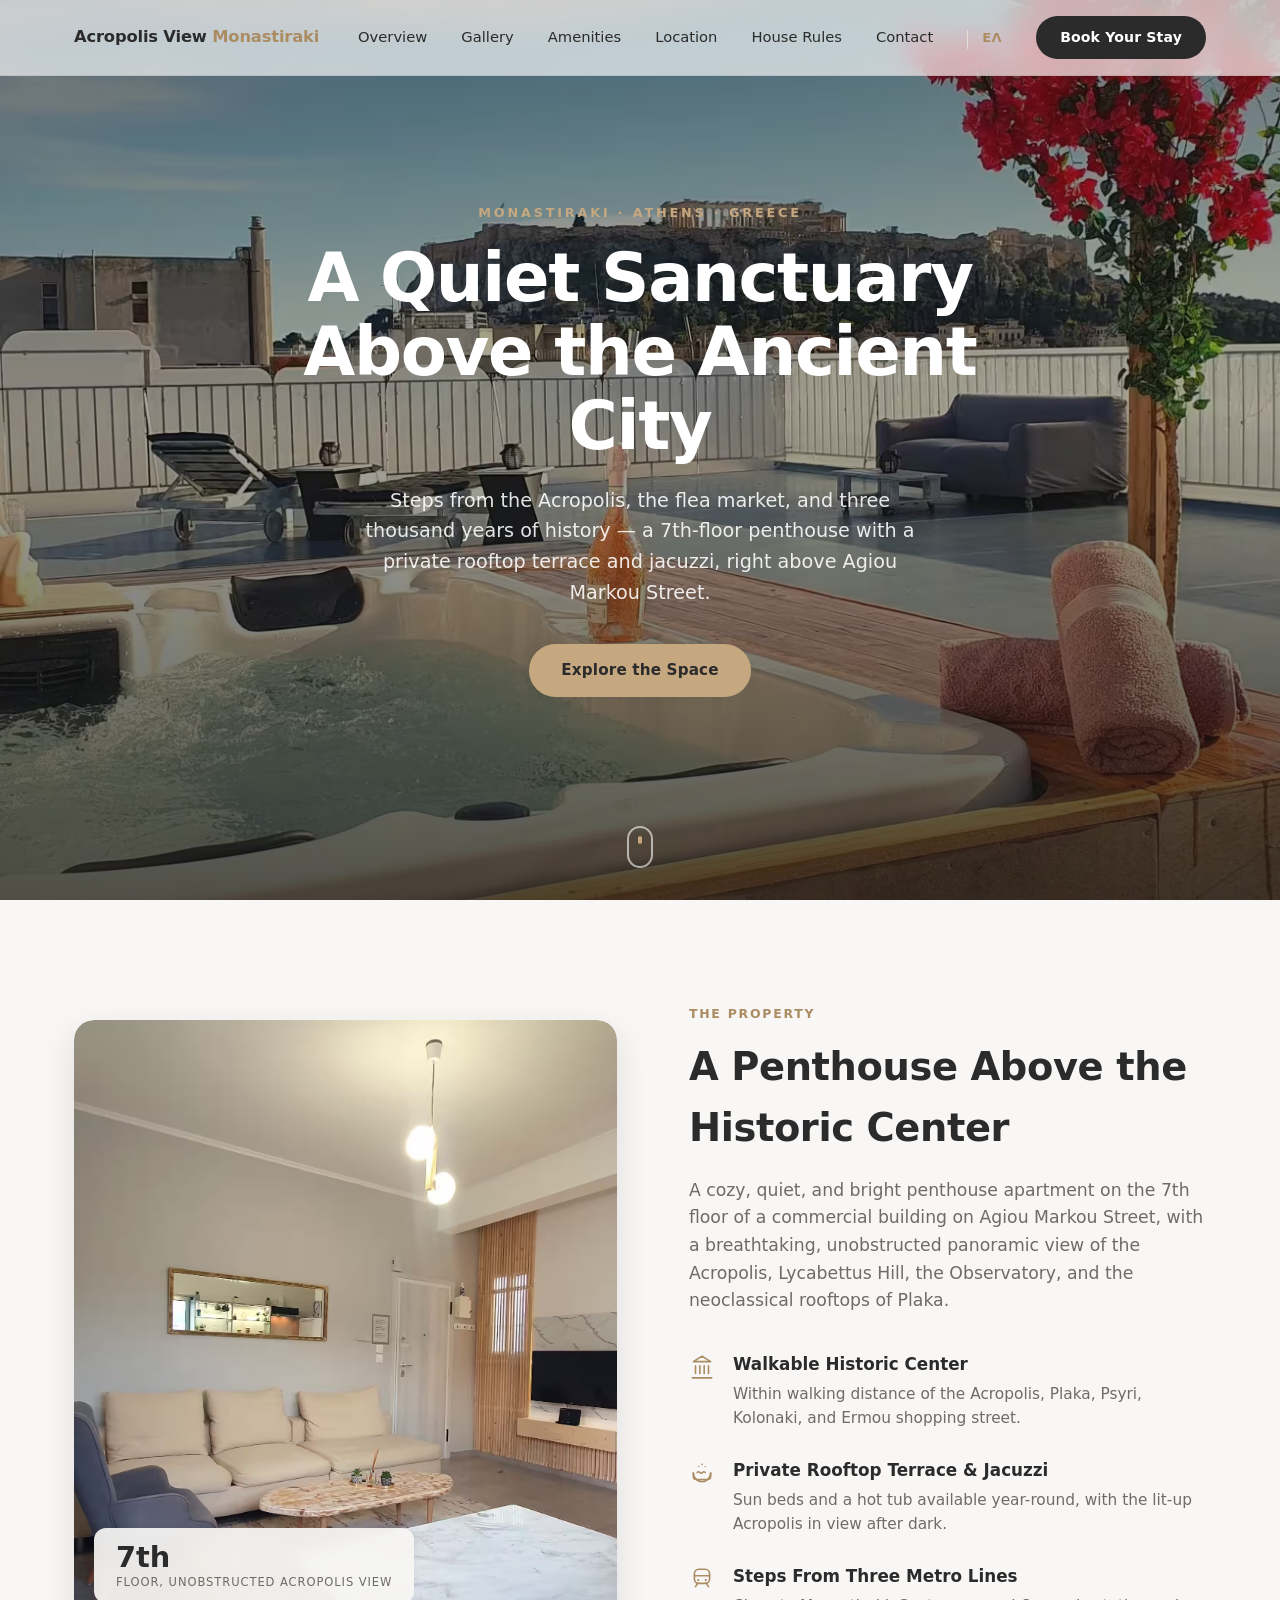
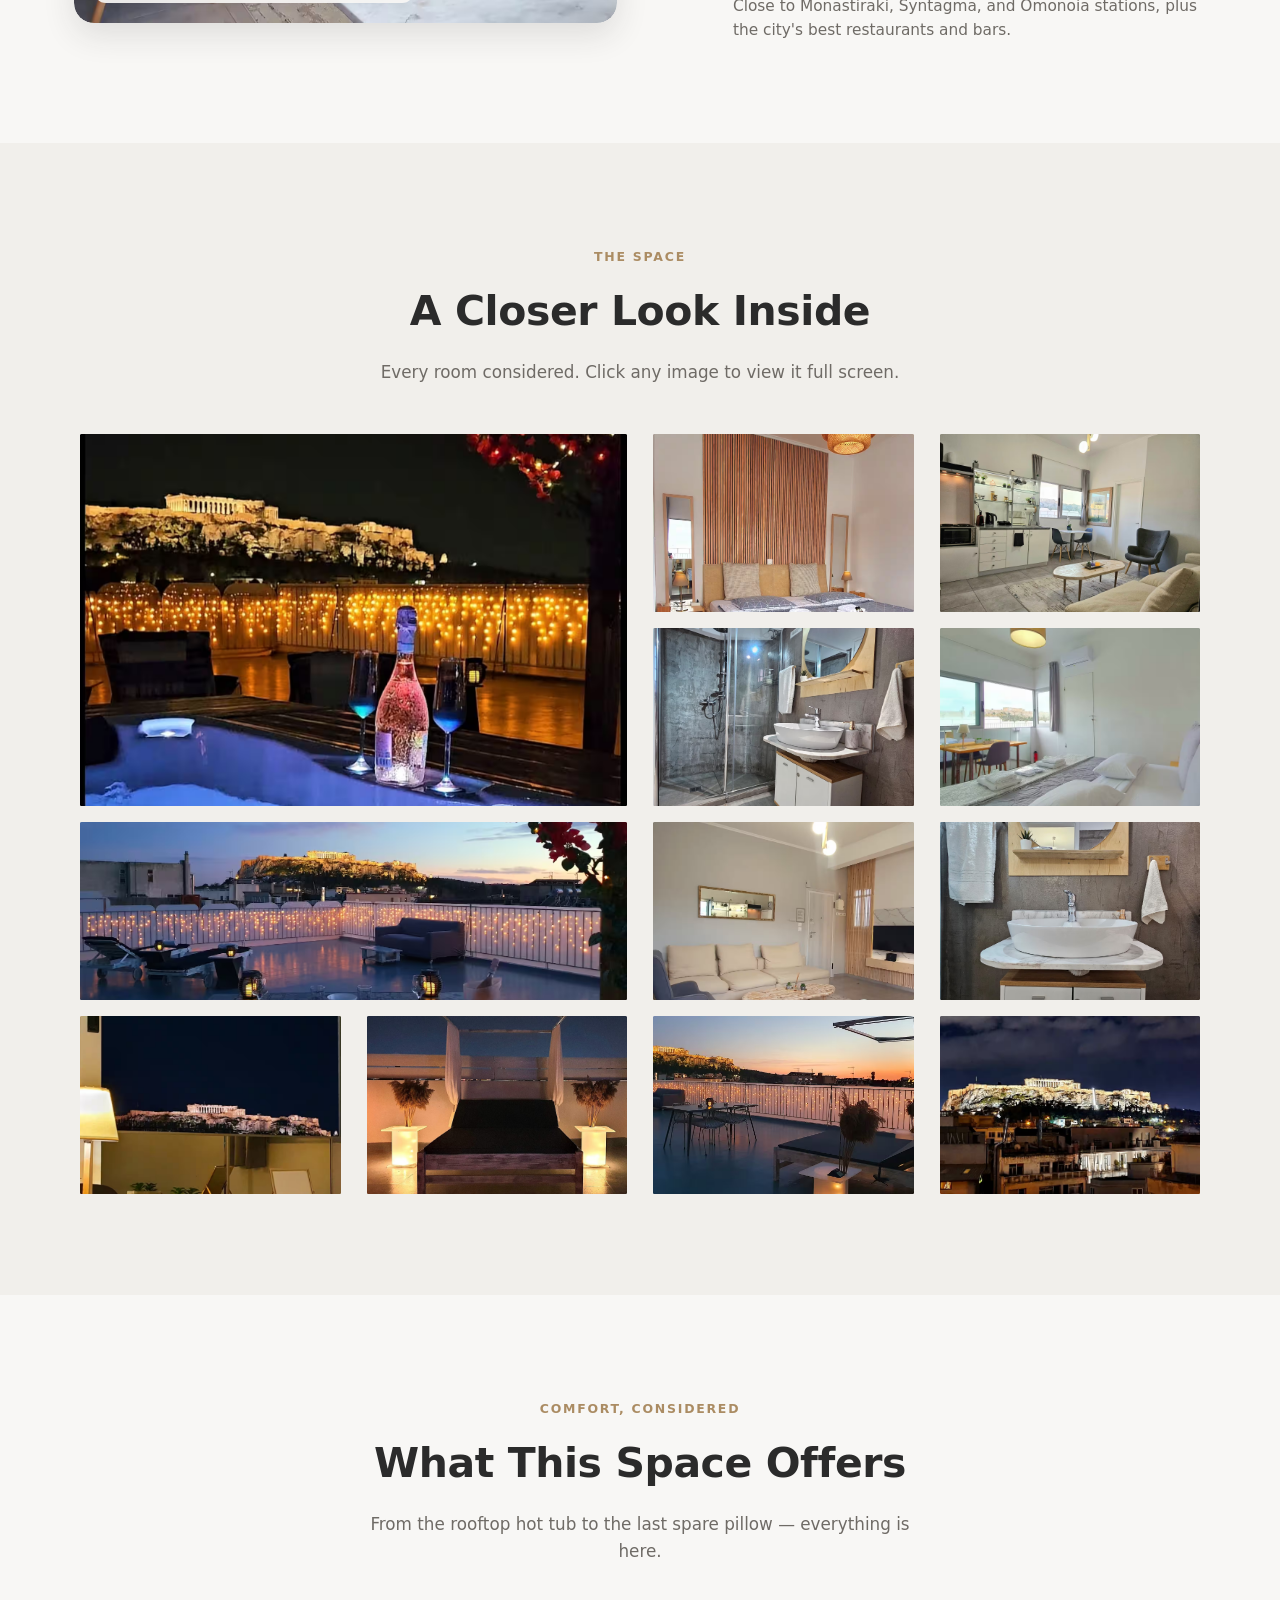
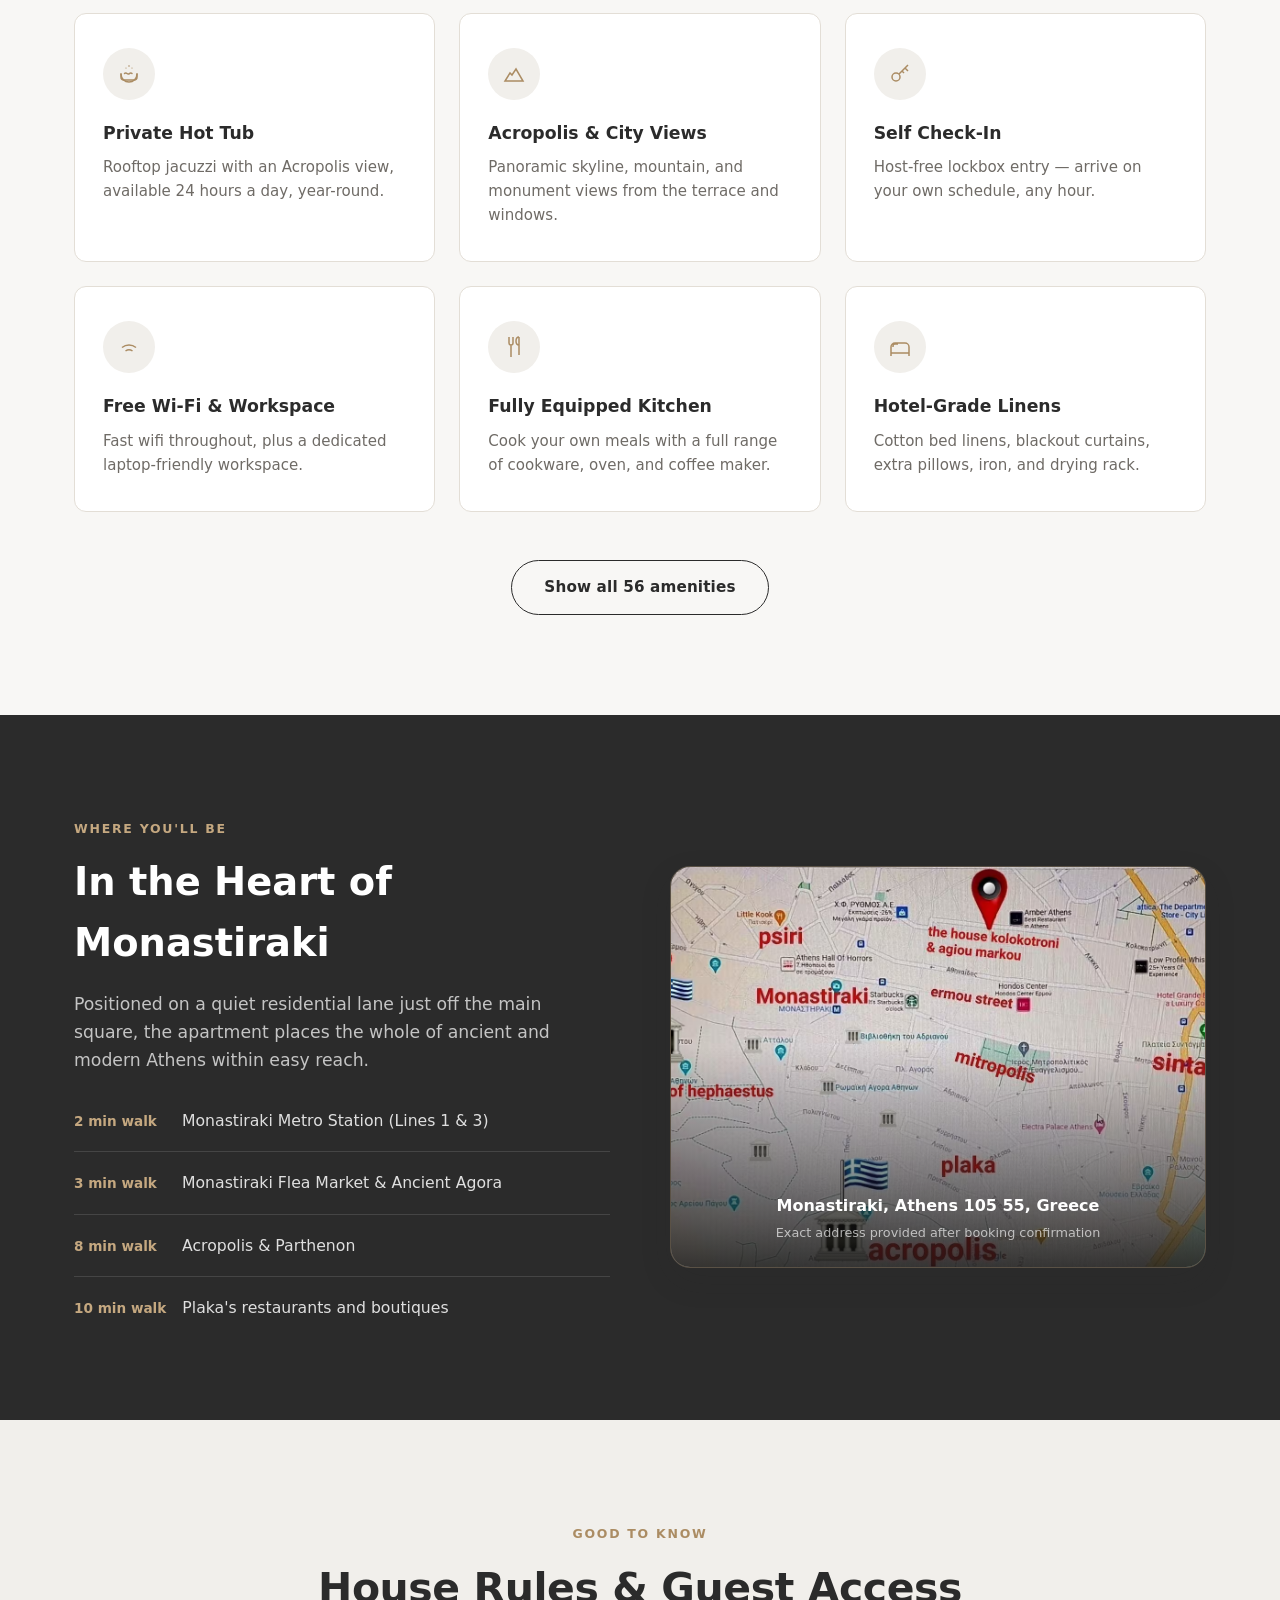
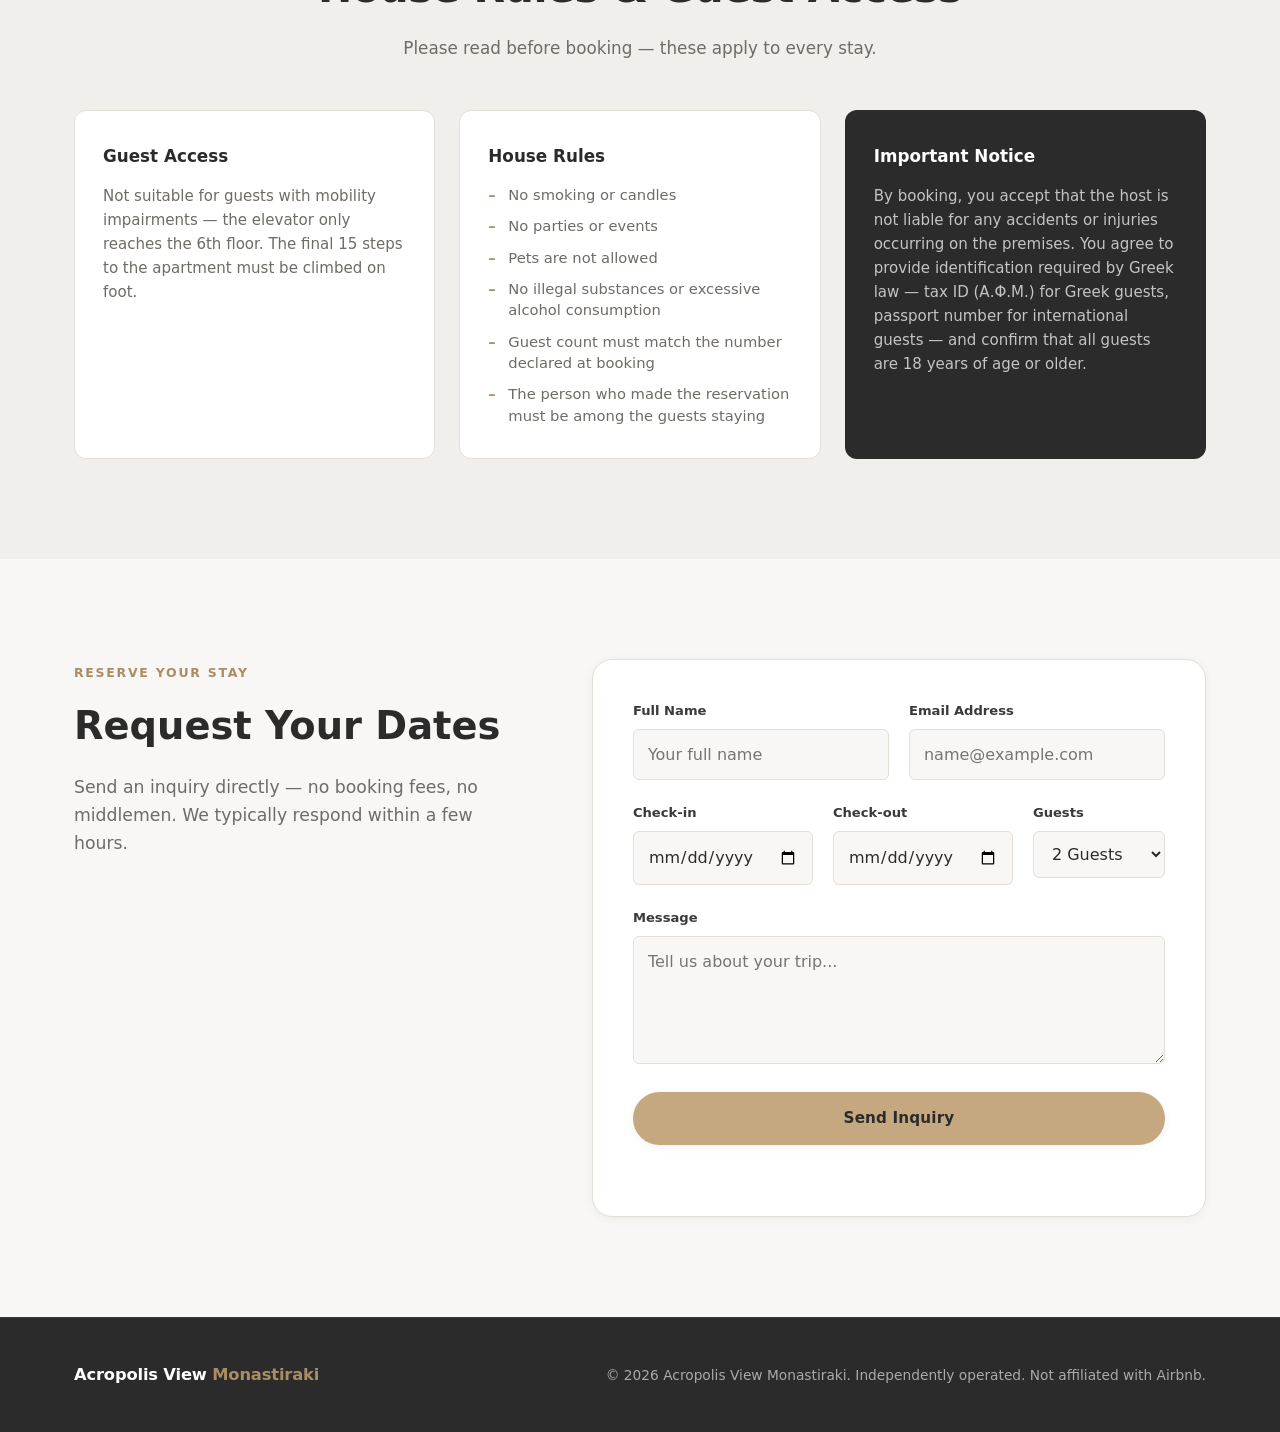
==== commit 345d5995: "almost" ====
--- a/index.html
+++ b/index.html
@@ -3,548 +3,27 @@
 <head>
 <meta charset="UTF-8">
 <meta name="viewport" content="width=device-width, initial-scale=1.0">
-<title>Acropolis View Monastiraki | Luxury Urban Retreat in Athens</title>
+<title>Acropolis View Monastiraki</title>
 <meta name="description" content="A premium urban apartment in the heart of Monastiraki, Athens — steps from the Acropolis, the flea market, and the ancient agora.">
+<link rel="canonical" href="/en/">
+<link rel="alternate" hreflang="en" href="/en/">
+<link rel="alternate" hreflang="el" href="/el/">
+<link rel="alternate" hreflang="x-default" href="/en/">
 <link rel="stylesheet" href="style.css">
+<link rel="icon" type="image/svg+xml" href="favicon.svg">
+<noscript><meta http-equiv="refresh" content="0; url=/en/"></noscript>
+<script>
+  var lang = (navigator.language || navigator.userLanguage || '').toLowerCase();
+  var target = lang.indexOf('el') === 0 ? '/el/' : '/en/';
+  window.location.replace(target);
+</script>
 </head>
 <body>
-
-<!-- ============ NAVIGATION ============ -->
-<header class="site-header" id="site-header">
-  <nav class="navbar">
-    <a href="#hero" class="brand">
-      <span class="brand-name">Acropolis&nbsp;View <em>Monastiraki</em></span>
-    </a>
-
-    <button class="nav-toggle" id="nav-toggle" aria-label="Toggle navigation menu" aria-expanded="false" aria-controls="nav-menu">
-      <span class="bar"></span>
-      <span class="bar"></span>
-      <span class="bar"></span>
-    </button>
-
-    <ul class="nav-menu" id="nav-menu">
-      <li><a href="#overview" class="nav-link">Overview</a></li>
-      <li><a href="#gallery" class="nav-link">Gallery</a></li>
-      <li><a href="#amenities" class="nav-link">Amenities</a></li>
-      <li><a href="#location" class="nav-link">Location</a></li>
-      <li><a href="#policies" class="nav-link">House Rules</a></li>
-      <li><a href="#contact" class="nav-link">Contact</a></li>
-      <li><a href="#contact" class="btn btn-cta nav-cta">Book Your Stay</a></li>
-    </ul>
-  </nav>
-</header>
-
-<!-- ============ HERO ============ -->
-<section class="hero" id="hero">
-  <div class="hero-media">
-    <img
-      src="photos/b913403b-3d0b-4713-943d-62199bb7bb91.avif"
-      alt="Rooftop jacuzzi terrace bathed in daylight with the Acropolis and bougainvillea in view"
-      class="hero-img">
-    <div class="hero-overlay"></div>
-  </div>
-
-  <div class="hero-content">
-    <p class="hero-eyebrow">Monastiraki &middot; Athens &middot; Greece</p>
-    <h1 class="hero-title">A Quiet Sanctuary<br> Above the Ancient City</h1>
-    <p class="hero-subtitle">Steps from the Acropolis, the flea market, and three thousand years of history &mdash; a 7th-floor penthouse with a private rooftop terrace and jacuzzi, right above Agiou Markou Street.</p>
-    <a href="#overview" class="btn btn-primary">Explore the Space</a>
-  </div>
-
-  <a href="#overview" class="scroll-cue" aria-label="Scroll to content">
-    <span></span>
-  </a>
-</section>
-
-<!-- ============ OVERVIEW ============ -->
-<section class="overview" id="overview">
-  <div class="container overview-grid">
-    <div class="overview-media">
-      <img
-        src="photos/b8f56591-6300-4f41-a158-3179d8072390.avif"
-        alt="Sunlit modern living room interior with a cream sofa, marble coffee table, and wood-slat accent wall"
-        loading="lazy">
-      <div class="overview-media-caption">
-        <span class="stat">7th</span>
-        <span class="stat-label">Floor, Unobstructed Acropolis View</span>
-      </div>
+  <main style="min-height:100vh; display:flex; align-items:center; justify-content:center; text-align:center; padding:24px;">
+    <div>
+      <p style="font-weight:700; letter-spacing:-0.01em; margin-bottom:14px;">Acropolis&nbsp;View <em style="font-style:normal; color:var(--color-bronze-dark);">Monastiraki</em></p>
+      <p style="color:var(--color-text-muted);">Redirecting&hellip; <a href="/en/">Continue in English</a> &middot; <a href="/el/">Συνέχεια στα Ελληνικά</a></p>
     </div>
-
-    <div class="overview-copy">
-      <p class="eyebrow">The Property</p>
-      <h2>A Penthouse Above the Historic Center</h2>
-      <p class="lead">A cozy, quiet, and bright penthouse apartment on the 7th floor of a commercial building on Agiou Markou Street, with a breathtaking, unobstructed panoramic view of the Acropolis, Lycabettus Hill, the Observatory, and the neoclassical rooftops of Plaka.</p>
-
-      <ul class="overview-points">
-        <li>
-          <svg viewBox="0 0 24 24" fill="none" stroke="currentColor" stroke-width="1.5" stroke-linecap="round" stroke-linejoin="round"><path d="M12 2l8 5H4z"/><path d="M6 18v-7"/><path d="M10 18v-7"/><path d="M14 18v-7"/><path d="M18 18v-7"/><path d="M3 22h18"/></svg>
-          <div>
-            <h3>Walkable Historic Center</h3>
-            <p>Within walking distance of the Acropolis, Plaka, Psyri, Kolonaki, and Ermou shopping street.</p>
-          </div>
-        </li>
-        <li>
-          <svg viewBox="0 0 24 24" fill="none" stroke="currentColor" stroke-width="1.5" stroke-linecap="round" stroke-linejoin="round"><path d="M4 12a8 8 0 0016 0"/><path d="M4 12v3a3 3 0 003 3h10a3 3 0 003-3v-3"/><path d="M7.5 11.5c.7-.8 1.7-.8 2.5 0s1.8.8 2.5 0 1.8-.8 2.5 0"/><circle cx="9" cy="6" r="0.6" fill="currentColor" stroke="none"/><circle cx="12" cy="4" r="0.8" fill="currentColor" stroke="none"/><circle cx="15" cy="6" r="0.6" fill="currentColor" stroke="none"/></svg>
-          <div>
-            <h3>Private Rooftop Terrace &amp; Jacuzzi</h3>
-            <p>Sun beds and a hot tub available year-round, with the lit-up Acropolis in view after dark.</p>
-          </div>
-        </li>
-        <li>
-          <svg viewBox="0 0 24 24" fill="none" stroke="currentColor" stroke-width="1.5" stroke-linecap="round" stroke-linejoin="round"><rect x="5" y="3" width="14" height="13" rx="4"/><path d="M5 9h14"/><circle cx="8.5" cy="13" r="1" fill="currentColor" stroke="none"/><circle cx="15.5" cy="13" r="1" fill="currentColor" stroke="none"/><path d="M8 16l-2 3"/><path d="M16 16l2 3"/></svg>
-          <div>
-            <h3>Steps From Three Metro Lines</h3>
-            <p>Close to Monastiraki, Syntagma, and Omonoia stations, plus the city's best restaurants and bars.</p>
-          </div>
-        </li>
-      </ul>
-    </div>
-  </div>
-</section>
-
-<!-- ============ GALLERY ============ -->
-<section class="gallery" id="gallery">
-  <div class="container">
-    <p class="eyebrow center">The Space</p>
-    <h2 class="section-title center">A Closer Look Inside</h2>
-    <p class="section-subtitle center">Every room considered. Click any image to view it full screen.</p>
-
-    <div class="gallery-grid">
-      <button class="gallery-item item-1" data-index="0">
-        <img src="photos/04b4c8bd-e492-4556-b988-def10d542f36.avif" alt="Rooftop jacuzzi at night with wine and the illuminated Acropolis in the background" loading="lazy">
-      </button>
-      <button class="gallery-item item-2" data-index="1">
-        <img src="photos/25e028ef-b0cb-494a-9265-57f21913192a.avif" alt="Bedroom with wood-slat headboard, rattan pendant light, and freshly made bed" loading="lazy">
-      </button>
-      <button class="gallery-item item-3" data-index="2">
-        <img src="photos/f526fc43-dc27-419d-a5e7-bc1cc47a74ca.avif" alt="Kitchenette and living area with a glimpse of the Acropolis through the window" loading="lazy">
-      </button>
-      <button class="gallery-item item-4" data-index="3">
-        <img src="photos/92ecaa5c-62ca-4096-a79d-5cc1e81a2566.avif" alt="Modern bathroom with walk-in glass shower and marble-topped vanity" loading="lazy">
-      </button>
-      <button class="gallery-item item-5" data-index="4">
-        <img src="photos/44a7e1da-3262-415a-bb49-0f032ad23262.avif" alt="Bedroom with large window overlooking the Acropolis by day" loading="lazy">
-      </button>
-      <button class="gallery-item item-6" data-index="5">
-        <img src="photos/b8a7ee22-ff4d-4c78-82ff-4fa2c74211a0.avif" alt="Rooftop dining table set for two at sunset with the Acropolis on the horizon" loading="lazy">
-      </button>
-      <button class="gallery-item" data-index="6">
-        <img src="photos/b8f56591-6300-4f41-a158-3179d8072390.avif" alt="Living room with cream sofa, armchair, and marble coffee table" loading="lazy">
-      </button>
-      <button class="gallery-item" data-index="7">
-        <img src="photos/985e2c47-628e-49bb-b7f8-53129812a461.avif" alt="Bathroom vanity with round mirror and marble countertop" loading="lazy">
-      </button>
-      <button class="gallery-item" data-index="8">
-        <img src="photos/7be42ab9-31d1-4499-a45f-a427e2328306.avif" alt="Night view of the moonlit Acropolis framed by the apartment window" loading="lazy">
-      </button>
-      <button class="gallery-item" data-index="9">
-        <img src="photos/d093cb60-9859-4271-8a04-690372b200a3.avif" alt="Canopy daybed on the rooftop terrace lit up at night" loading="lazy">
-      </button>
-      <button class="gallery-item" data-index="10">
-        <img src="photos/2ae3ba02-178e-48e5-9e82-a36ffa0de2dc.avif" alt="Panoramic rooftop terrace at sunset with dining table and lounge seating" loading="lazy">
-      </button>
-      <button class="gallery-item" data-index="11">
-        <img src="photos/f66a4525-e72d-49b1-8fe9-ad01891f2230.avif" alt="Close-up night view of the illuminated Acropolis above the Athens rooftops" loading="lazy">
-      </button>
-    </div>
-  </div>
-</section>
-
-<!-- Lightbox modal -->
-<div class="lightbox" id="lightbox" aria-hidden="true">
-  <button class="lightbox-close" id="lightbox-close" aria-label="Close gallery view">&times;</button>
-  <button class="lightbox-nav lightbox-prev" id="lightbox-prev" aria-label="Previous image">&#10094;</button>
-  <figure class="lightbox-figure">
-    <img src="" alt="" id="lightbox-img">
-    <figcaption id="lightbox-caption"></figcaption>
-  </figure>
-  <button class="lightbox-nav lightbox-next" id="lightbox-next" aria-label="Next image">&#10095;</button>
-</div>
-
-<!-- ============ AMENITIES ============ -->
-<section class="amenities" id="amenities">
-  <div class="container">
-    <p class="eyebrow center">Comfort, Considered</p>
-    <h2 class="section-title center">What This Space Offers</h2>
-    <p class="section-subtitle center">From the rooftop hot tub to the last spare pillow &mdash; everything is here.</p>
-
-    <div class="amenities-grid">
-      <div class="amenity-card">
-        <span class="amenity-icon">
-          <svg viewBox="0 0 24 24" fill="none" stroke="currentColor" stroke-width="1.5" stroke-linecap="round" stroke-linejoin="round"><path d="M4 12a8 8 0 0016 0"/><path d="M4 12v3a3 3 0 003 3h10a3 3 0 003-3v-3"/><path d="M7.5 11.5c.7-.8 1.7-.8 2.5 0s1.8.8 2.5 0 1.8-.8 2.5 0"/><circle cx="9" cy="6" r="0.6" fill="currentColor" stroke="none"/><circle cx="12" cy="4" r="0.8" fill="currentColor" stroke="none"/><circle cx="15" cy="6" r="0.6" fill="currentColor" stroke="none"/></svg>
-        </span>
-        <h3>Private Hot Tub</h3>
-        <p>Rooftop jacuzzi with an Acropolis view, available 24 hours a day, year-round.</p>
-      </div>
-
-      <div class="amenity-card">
-        <span class="amenity-icon">
-          <svg viewBox="0 0 24 24" fill="none" stroke="currentColor" stroke-width="1.5"><path d="M3 19h18L14 7l-4 6-2-2z"/></svg>
-        </span>
-        <h3>Acropolis &amp; City Views</h3>
-        <p>Panoramic skyline, mountain, and monument views from the terrace and windows.</p>
-      </div>
-
-      <div class="amenity-card">
-        <span class="amenity-icon">
-          <svg viewBox="0 0 24 24" fill="none" stroke="currentColor" stroke-width="1.5"><circle cx="8" cy="15" r="4"/><path d="M11 12l9-9M17 6l3 3M14 9l2 2"/></svg>
-        </span>
-        <h3>Self Check-In</h3>
-        <p>Host-free lockbox entry &mdash; arrive on your own schedule, any hour.</p>
-      </div>
-
-      <div class="amenity-card">
-        <span class="amenity-icon">
-          <svg viewBox="0 0 24 24" fill="none" stroke="currentColor" stroke-width="1.5"><path d="M5 12.5a11 11 0 0114 0M8.5 16a6 6 0 017 0M12 19.5h.01"/></svg>
-        </span>
-        <h3>Free Wi-Fi &amp; Workspace</h3>
-        <p>Fast wifi throughout, plus a dedicated laptop-friendly workspace.</p>
-      </div>
-
-      <div class="amenity-card">
-        <span class="amenity-icon">
-          <svg viewBox="0 0 24 24" fill="none" stroke="currentColor" stroke-width="1.5"><path d="M7 2v6a2 2 0 002 2 2 2 0 002-2V2M9 10v12M17 2c-1.5 0-3 1.5-3 4s1.5 4 3 4M17 2v18"/></svg>
-        </span>
-        <h3>Fully Equipped Kitchen</h3>
-        <p>Cook your own meals with a full range of cookware, oven, and coffee maker.</p>
-      </div>
-
-      <div class="amenity-card">
-        <span class="amenity-icon">
-          <svg viewBox="0 0 24 24" fill="none" stroke="currentColor" stroke-width="1.5"><path d="M3 18v-6a4 4 0 014-4h10a4 4 0 014 4v6M3 18h18M5 12v-1a2 2 0 012-2h3M3 21v-3M21 21v-3"/></svg>
-        </span>
-        <h3>Hotel-Grade Linens</h3>
-        <p>Cotton bed linens, blackout curtains, extra pillows, iron, and drying rack.</p>
-      </div>
-    </div>
-
-    <div class="amenities-cta">
-      <button type="button" class="btn btn-outline" id="amenities-toggle">Show all 56 amenities</button>
-    </div>
-  </div>
-</section>
-
-<!-- Amenities modal -->
-<div class="amenities-modal" id="amenities-modal" aria-hidden="true">
-  <div class="amenities-modal-panel" role="dialog" aria-modal="true" aria-labelledby="amenities-modal-title">
-    <div class="amenities-modal-head">
-      <h3 id="amenities-modal-title">What This Space Offers</h3>
-      <button type="button" class="amenities-modal-close" id="amenities-modal-close" aria-label="Close amenities list">&times;</button>
-    </div>
-
-    <div class="amenities-modal-body">
-      <div class="amenities-categories">
-        <div class="amenity-category">
-          <div class="amenity-category-head">
-            <span class="amenity-icon amenity-icon-sm">
-              <svg viewBox="0 0 24 24" fill="none" stroke="currentColor" stroke-width="1.5"><path d="M3 19h18L14 7l-4 6-2-2z"/></svg>
-            </span>
-            <h3>Views</h3>
-          </div>
-          <ul class="amenity-list">
-            <li>City skyline view</li>
-            <li>Mountain view</li>
-          </ul>
-        </div>
-
-        <div class="amenity-category">
-          <div class="amenity-category-head">
-            <span class="amenity-icon amenity-icon-sm">
-              <svg viewBox="0 0 24 24" fill="none" stroke="currentColor" stroke-width="1.5"><path d="M12 3s6 7 6 11a6 6 0 01-12 0c0-4 6-11 6-11z"/></svg>
-            </span>
-            <h3>Bathroom</h3>
-          </div>
-          <ul class="amenity-list">
-            <li>Hair dryer</li>
-            <li>Cleaning products</li>
-            <li>Shampoo</li>
-            <li>Body soap</li>
-            <li>Bidet</li>
-            <li>Outdoor shower</li>
-            <li>Hot water</li>
-            <li>Bath foam</li>
-          </ul>
-        </div>
-
-        <div class="amenity-category">
-          <div class="amenity-category-head">
-            <span class="amenity-icon amenity-icon-sm">
-              <svg viewBox="0 0 24 24" fill="none" stroke="currentColor" stroke-width="1.5"><rect x="3" y="11" width="18" height="7" rx="2"/><path d="M3 11V8a2 2 0 012-2h3a2 2 0 012 2v3M3 21v-2M21 21v-2"/></svg>
-            </span>
-            <h3>Bedroom &amp; Laundry</h3>
-          </div>
-          <ul class="amenity-list">
-            <li>Essentials &mdash; towels, bed sheets, soap &amp; toilet paper</li>
-            <li>Hangers</li>
-            <li>Bed linen</li>
-            <li>Cotton linens</li>
-            <li>Extra pillows &amp; blankets</li>
-            <li>Blackout curtains</li>
-            <li>Iron</li>
-            <li>Clothes drying rack</li>
-            <li>Mosquito net</li>
-            <li>Closet &amp; dresser for clothing storage</li>
-          </ul>
-        </div>
-
-        <div class="amenity-category">
-          <div class="amenity-category-head">
-            <span class="amenity-icon amenity-icon-sm">
-              <svg viewBox="0 0 24 24" fill="none" stroke="currentColor" stroke-width="1.5"><rect x="3" y="4" width="18" height="13" rx="1.5"/><path d="M8 21h8M12 17v4"/></svg>
-            </span>
-            <h3>Entertainment</h3>
-          </div>
-          <ul class="amenity-list">
-            <li>HDTV with DVD player</li>
-            <li>Sound system</li>
-          </ul>
-        </div>
-
-        <div class="amenity-category">
-          <div class="amenity-category-head">
-            <span class="amenity-icon amenity-icon-sm">
-              <svg viewBox="0 0 24 24" fill="none" stroke="currentColor" stroke-width="1.5"><path d="M3 15h18M3 15a4 4 0 004 4h10a4 4 0 004-4M3 15V8a2 2 0 012-2h2M9 6V4M13 6V4M17 6V4"/></svg>
-            </span>
-            <h3>Heating &amp; Cooling</h3>
-          </div>
-          <ul class="amenity-list">
-            <li>Window AC unit</li>
-            <li>Portable heater</li>
-          </ul>
-        </div>
-
-        <div class="amenity-category">
-          <div class="amenity-category-head">
-            <span class="amenity-icon amenity-icon-sm">
-              <svg viewBox="0 0 24 24" fill="none" stroke="currentColor" stroke-width="1.5"><path d="M12 3l7 4v5c0 5-3.5 8.5-7 9-3.5-.5-7-4-7-9V7l7-4z"/></svg>
-            </span>
-            <h3>Home Safety</h3>
-          </div>
-          <ul class="amenity-list">
-            <li>Exterior security cameras on the property</li>
-            <li>Security camera facing the apartment's front door (viewing only)</li>
-            <li>Smoke alarm</li>
-            <li>Carbon monoxide alarm</li>
-            <li>Fire extinguisher</li>
-            <li>First aid kit</li>
-          </ul>
-        </div>
-
-        <div class="amenity-category">
-          <div class="amenity-category-head">
-            <span class="amenity-icon amenity-icon-sm">
-              <svg viewBox="0 0 24 24" fill="none" stroke="currentColor" stroke-width="1.5"><path d="M5 12.5a11 11 0 0114 0M8.5 16a6 6 0 017 0M12 19.5h.01"/></svg>
-            </span>
-            <h3>Internet &amp; Office</h3>
-          </div>
-          <ul class="amenity-list">
-            <li>Wifi</li>
-            <li>Dedicated workspace &mdash; laptop-friendly, in a private area</li>
-          </ul>
-        </div>
-
-        <div class="amenity-category">
-          <div class="amenity-category-head">
-            <span class="amenity-icon amenity-icon-sm">
-              <svg viewBox="0 0 24 24" fill="none" stroke="currentColor" stroke-width="1.5"><path d="M7 2v6a2 2 0 002 2 2 2 0 002-2V2M9 10v12M17 2c-1.5 0-3 1.5-3 4s1.5 4 3 4M17 2v18"/></svg>
-            </span>
-            <h3>Kitchen &amp; Dining</h3>
-          </div>
-          <ul class="amenity-list">
-            <li>Kitchen &mdash; space for guests to cook</li>
-            <li>Refrigerator</li>
-            <li>Cooking basics &mdash; pots, pans, oil, salt &amp; pepper</li>
-            <li>Dishes &amp; silverware</li>
-            <li>Freezer</li>
-            <li>Stove</li>
-            <li>Oven</li>
-            <li>Kettle</li>
-            <li>Coffee maker</li>
-            <li>Wine glasses</li>
-            <li>Toaster</li>
-            <li>Baking sheet</li>
-            <li>Dining table</li>
-            <li>Coffee</li>
-          </ul>
-        </div>
-
-        <div class="amenity-category">
-          <div class="amenity-category-head">
-            <span class="amenity-icon amenity-icon-sm">
-              <svg viewBox="0 0 24 24" fill="none" stroke="currentColor" stroke-width="1.5"><path d="M5 21V5a2 2 0 012-2h6l6 3v15"/><path d="M13 3v18M9 12h.01"/></svg>
-            </span>
-            <h3>Location Features</h3>
-          </div>
-          <ul class="amenity-list">
-            <li>Private entrance &mdash; separate street or building access</li>
-          </ul>
-        </div>
-
-        <div class="amenity-category">
-          <div class="amenity-category-head">
-            <span class="amenity-icon amenity-icon-sm">
-              <svg viewBox="0 0 24 24" fill="none" stroke="currentColor" stroke-width="1.5"><path d="M12 3a9 9 0 019 9H3a9 9 0 019-9z"/><path d="M12 12v7a2 2 0 01-4 0"/></svg>
-            </span>
-            <h3>Outdoor Space</h3>
-          </div>
-          <ul class="amenity-list">
-            <li>Private patio or balcony</li>
-            <li>Outdoor furniture</li>
-            <li>Outdoor dining area</li>
-            <li>Sun loungers</li>
-          </ul>
-        </div>
-
-        <div class="amenity-category">
-          <div class="amenity-category-head">
-            <span class="amenity-icon amenity-icon-sm">
-              <svg viewBox="0 0 24 24" fill="none" stroke="currentColor" stroke-width="1.5"><rect x="3" y="10" width="18" height="8" rx="2"/><path d="M5 10l2-5h10l2 5M7 18v2M17 18v2"/></svg>
-            </span>
-            <h3>Parking &amp; Facilities</h3>
-          </div>
-          <ul class="amenity-list">
-            <li>Free street parking</li>
-            <li>Private hot tub &mdash; available year-round, 24 hours a day</li>
-            <li>Elevator</li>
-          </ul>
-        </div>
-
-        <div class="amenity-category">
-          <div class="amenity-category-head">
-            <span class="amenity-icon amenity-icon-sm">
-              <svg viewBox="0 0 24 24" fill="none" stroke="currentColor" stroke-width="1.5"><path d="M12 3l2.5 5.5L20 9l-4 4 1 6-5-3-5 3 1-6-4-4 5.5-.5z"/></svg>
-            </span>
-            <h3>Services</h3>
-          </div>
-          <ul class="amenity-list">
-            <li>Self check-in</li>
-            <li>Lockbox</li>
-          </ul>
-        </div>
-      </div>
-    </div>
-  </div>
-</div>
-
-<!-- ============ LOCATION ============ -->
-<section class="location" id="location">
-  <div class="container location-grid">
-    <div class="location-copy">
-      <p class="eyebrow">Where You'll Be</p>
-      <h2>In the Heart of Monastiraki</h2>
-      <p class="lead">Positioned on a quiet residential lane just off the main square, the apartment places the whole of ancient and modern Athens within easy reach.</p>
-
-      <ul class="location-list">
-        <li><span>2 min walk</span>Monastiraki Metro Station (Lines 1 &amp; 3)</li>
-        <li><span>3 min walk</span>Monastiraki Flea Market &amp; Ancient Agora</li>
-        <li><span>8 min walk</span>Acropolis &amp; Parthenon</li>
-        <li><span>10 min walk</span>Plaka's restaurants and boutiques</li>
-      </ul>
-    </div>
-
-    <div class="location-map" role="img" aria-label="Map showing the apartment location in Monastiraki, Athens, near Psiri, Plaka, and the Acropolis">
-      <img src="photos/5d7b4672-efc8-4855-a550-cff038aed9d2.avif" alt="Map of Monastiraki, Athens, showing the apartment location near Psiri, Plaka, and the Acropolis" class="location-map-img">
-      <p>Monastiraki, Athens 105 55, Greece</p>
-      <span class="map-note">Exact address provided after booking confirmation</span>
-    </div>
-  </div>
-</section>
-
-<!-- ============ POLICIES ============ -->
-<section class="policies" id="policies">
-  <div class="container">
-    <p class="eyebrow center">Good to Know</p>
-    <h2 class="section-title center">House Rules &amp; Guest Access</h2>
-    <p class="section-subtitle center">Please read before booking &mdash; these apply to every stay.</p>
-
-    <div class="policies-grid">
-      <div class="policy-card">
-        <h3>Guest Access</h3>
-        <p>Not suitable for guests with mobility impairments &mdash; the elevator only reaches the 6th floor. The final 15 steps to the apartment must be climbed on foot.</p>
-      </div>
-
-      <div class="policy-card">
-        <h3>House Rules</h3>
-        <ul class="policy-list">
-          <li>No smoking or candles</li>
-          <li>No parties or events</li>
-          <li>Pets are not allowed</li>
-          <li>No illegal substances or excessive alcohol consumption</li>
-          <li>Guest count must match the number declared at booking</li>
-          <li>The person who made the reservation must be among the guests staying</li>
-        </ul>
-      </div>
-
-      <div class="policy-card policy-card-notice">
-        <h3>Important Notice</h3>
-        <p>By booking, you accept that the host is not liable for any accidents or injuries occurring on the premises. You agree to provide identification required by Greek law &mdash; tax ID (&#913;.&#934;.&#924;.) for Greek guests, passport number for international guests &mdash; and confirm that all guests are 18 years of age or older.</p>
-      </div>
-    </div>
-  </div>
-</section>
-
-<!-- ============ CONTACT ============ -->
-<section class="contact" id="contact">
-  <div class="container contact-grid">
-    <div class="contact-intro">
-      <p class="eyebrow">Reserve Your Stay</p>
-      <h2>Request Your Dates</h2>
-      <p class="lead">Send an inquiry directly &mdash; no booking fees, no middlemen. We typically respond within a few hours.</p>
-    </div>
-
-    <form class="contact-form" id="contact-form" novalidate>
-      <div class="form-row">
-        <div class="form-group">
-          <label for="full-name">Full Name</label>
-          <input type="text" id="full-name" name="full-name" placeholder="Jane Doe" required>
-        </div>
-        <div class="form-group">
-          <label for="email">Email Address</label>
-          <input type="email" id="email" name="email" placeholder="jane@example.com" required>
-        </div>
-      </div>
-
-      <div class="form-row">
-        <div class="form-group">
-          <label for="check-in">Check-in</label>
-          <input type="date" id="check-in" name="check-in" required>
-        </div>
-        <div class="form-group">
-          <label for="check-out">Check-out</label>
-          <input type="date" id="check-out" name="check-out" required>
-        </div>
-        <div class="form-group">
-          <label for="guests">Guests</label>
-          <select id="guests" name="guests">
-            <option value="1">1 Guest</option>
-            <option value="2" selected>2 Guests</option>
-            <option value="3">3 Guests</option>
-            <option value="4">4 Guests</option>
-          </select>
-        </div>
-      </div>
-
-      <div class="form-group">
-        <label for="message">Message</label>
-        <textarea id="message" name="message" rows="4" placeholder="Tell us about your trip..."></textarea>
-      </div>
-
-      <button type="submit" class="btn btn-primary form-submit">Send Inquiry</button>
-      <p class="form-note" id="form-note" role="status"></p>
-    </form>
-  </div>
-</section>
-
-<!-- ============ FOOTER ============ -->
-<footer class="site-footer">
-  <div class="container footer-grid">
-    <div class="brand footer-brand">
-      <span class="brand-name">Acropolis&nbsp;View <em>Monastiraki</em></span>
-    </div>
-    <p>&copy; 2026 Acropolis View Monastiraki. Independently operated. Not affiliated with Airbnb.</p>
-  </div>
-</footer>
-
-<script src="script.js"></script>
+  </main>
 </body>
 </html>
--- a/style.css
+++ b/style.css
@@ -185,6 +185,15 @@
   transition: width var(--transition);
 }
 .nav-link:hover::after { width: 100%; }
+
+.lang-switch {
+  font-weight: 700;
+  font-size: 0.82rem;
+  letter-spacing: 0.03em;
+  color: var(--color-bronze-dark);
+  padding-left: 14px;
+  border-left: 1px solid var(--color-border);
+}
 
 .nav-toggle {
   display: none;
@@ -830,6 +839,7 @@
   }
   .nav-menu.active { transform: translateX(0); }
   .nav-cta { margin-top: 10px; }
+  .lang-switch { padding-left: 0; border-left: none; }
 
   .amenities-grid { grid-template-columns: 1fr; }
   .policies-grid { grid-template-columns: 1fr; }
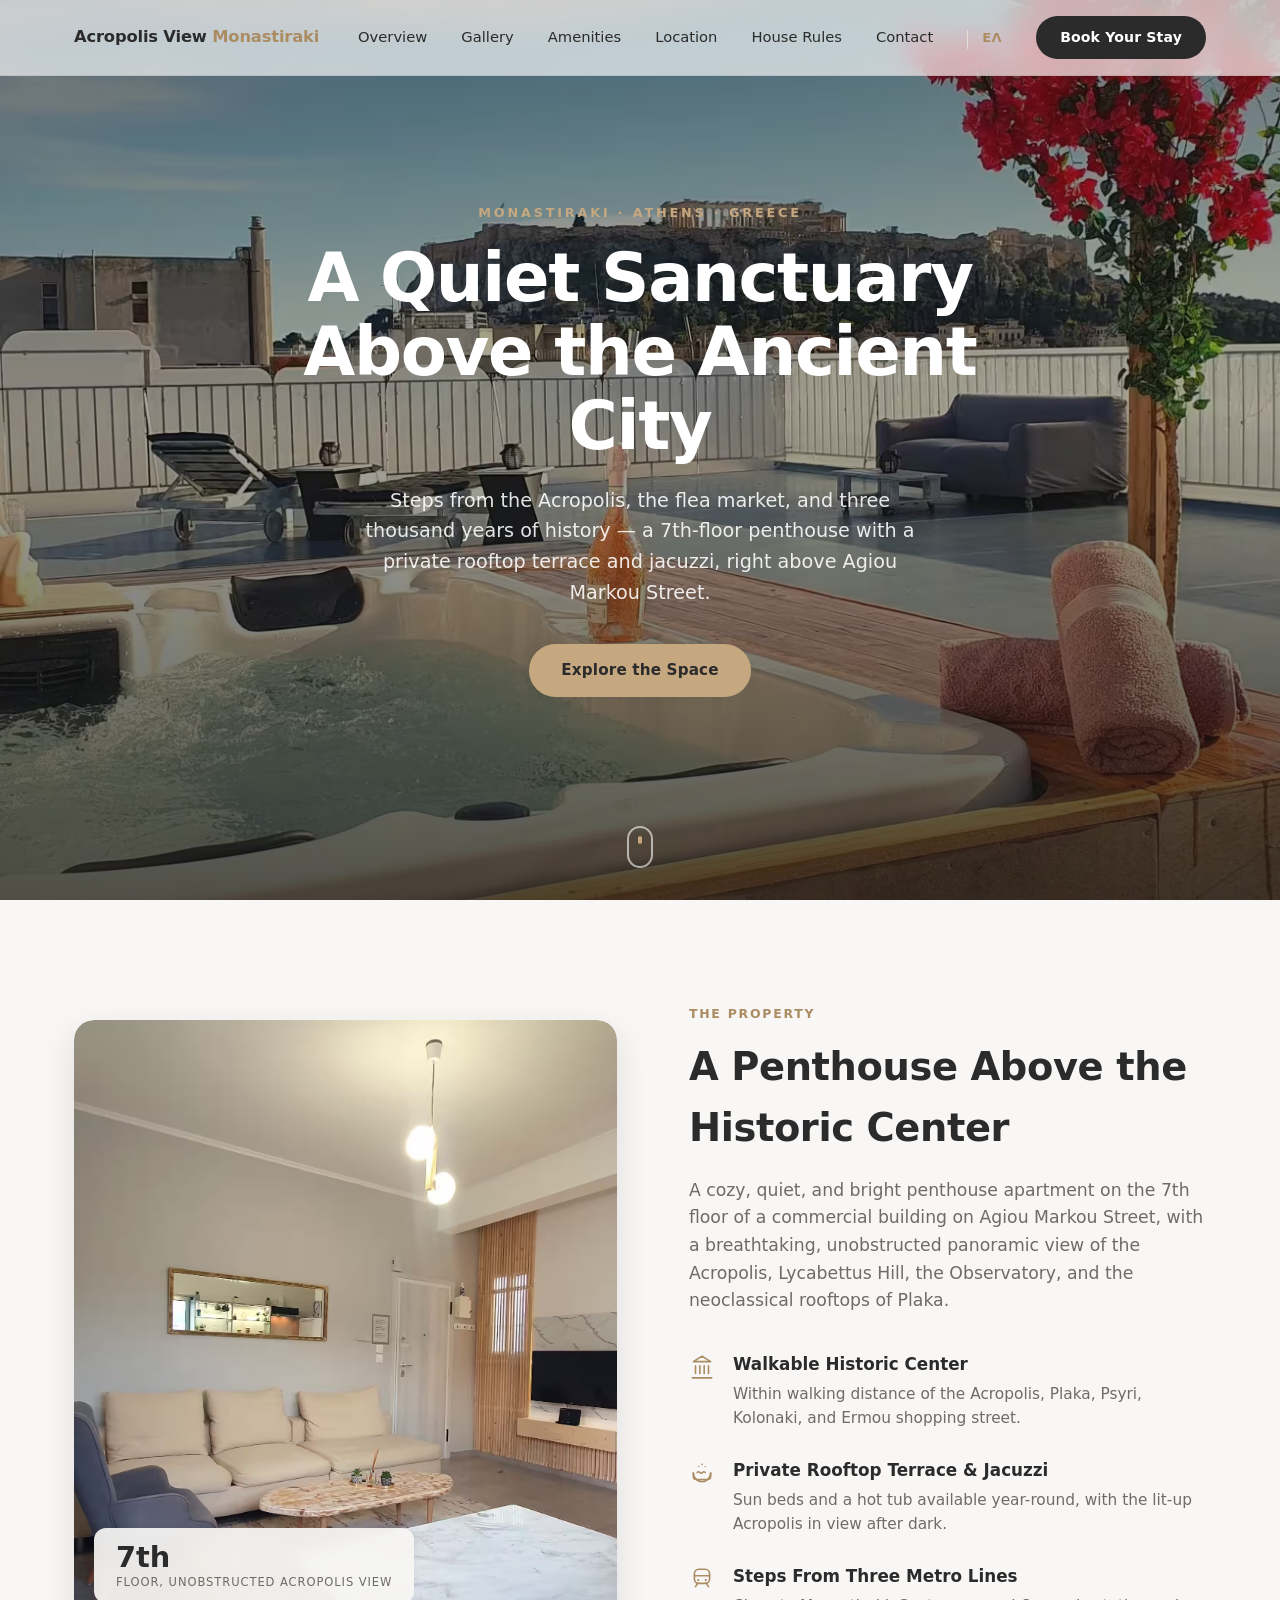
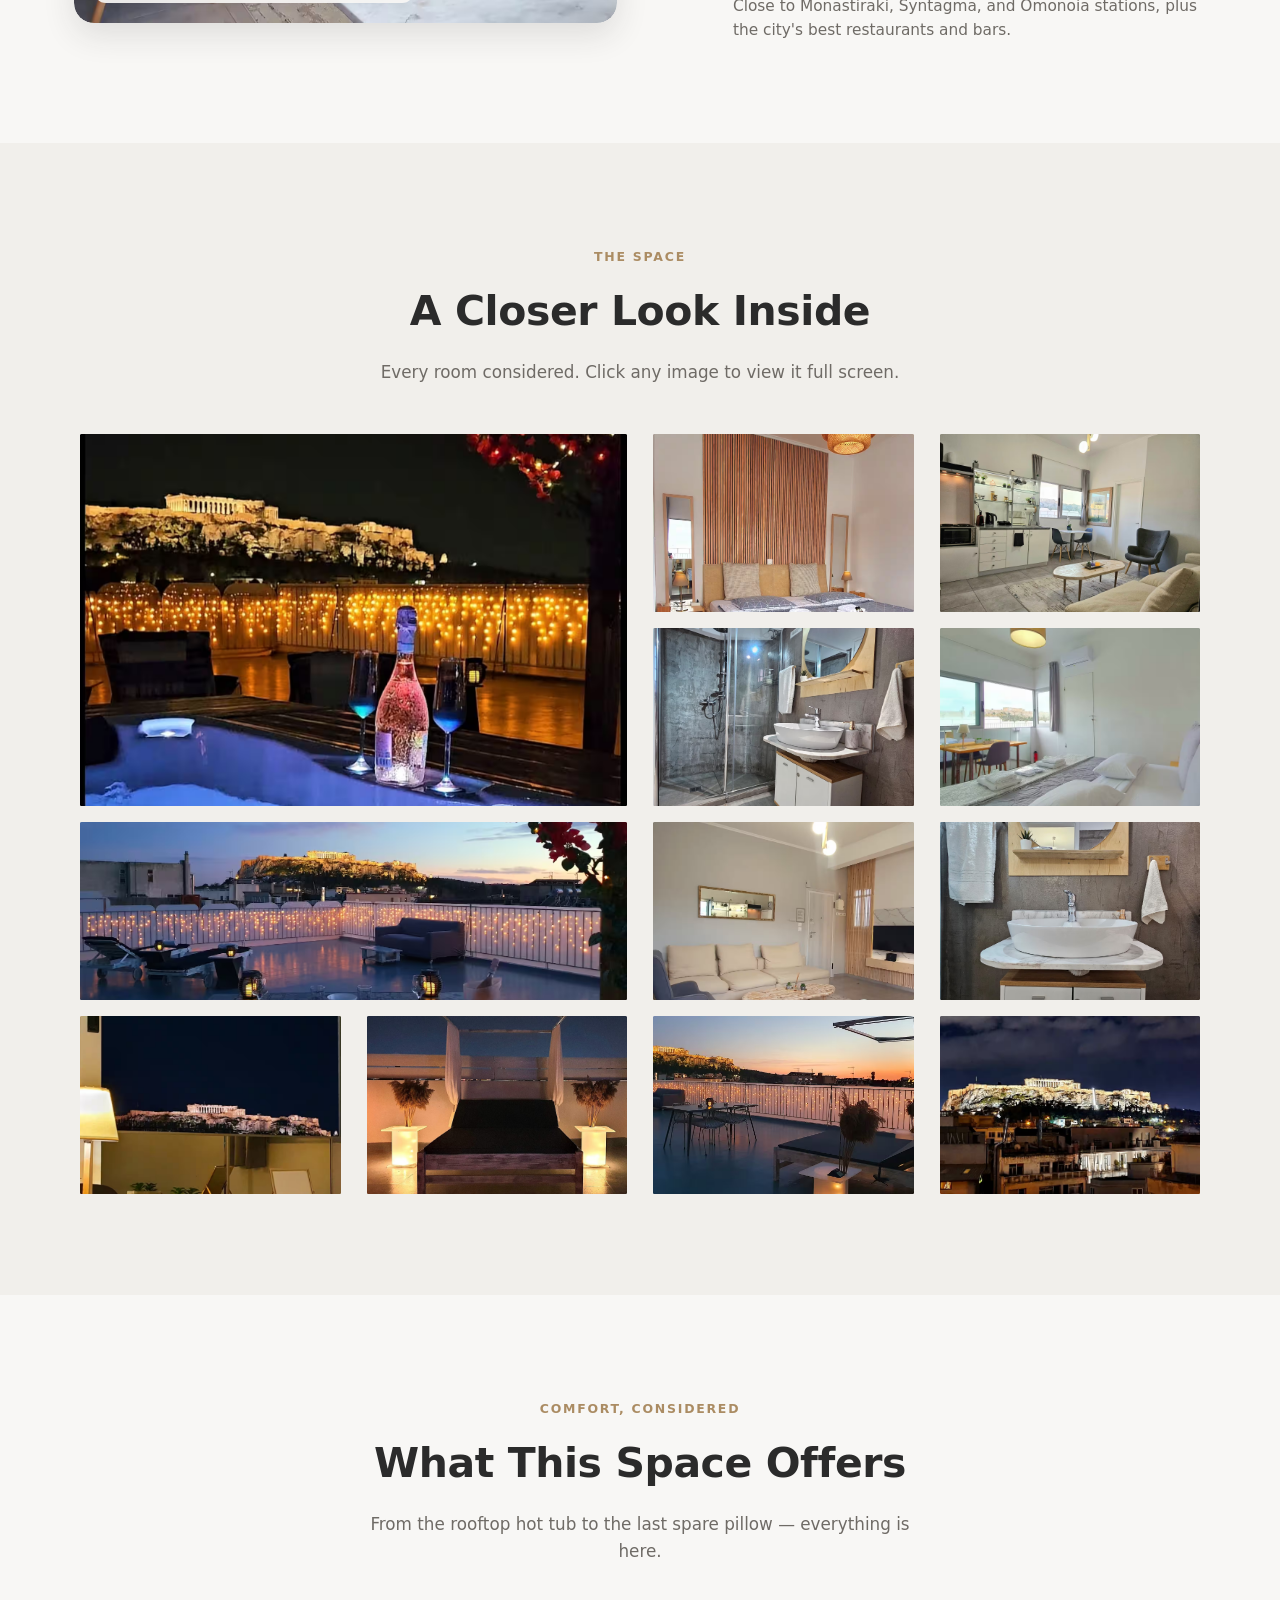
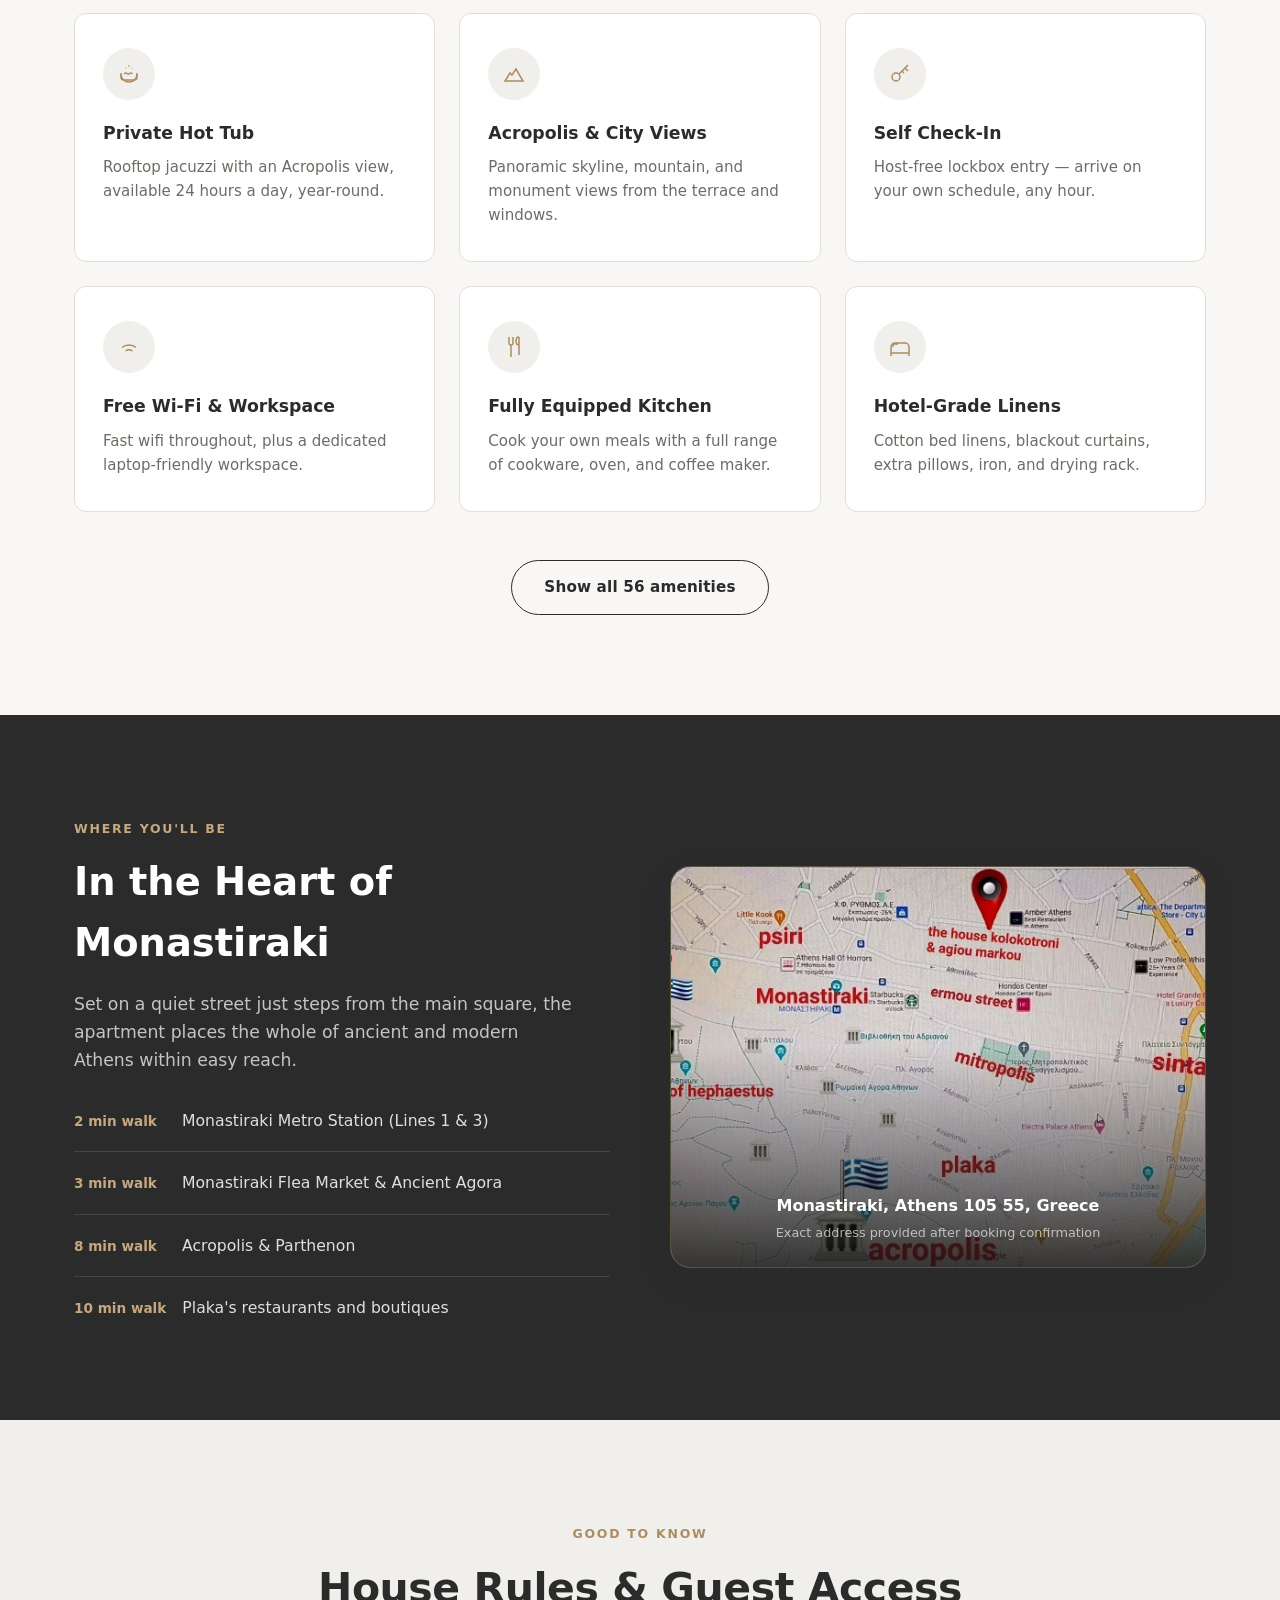
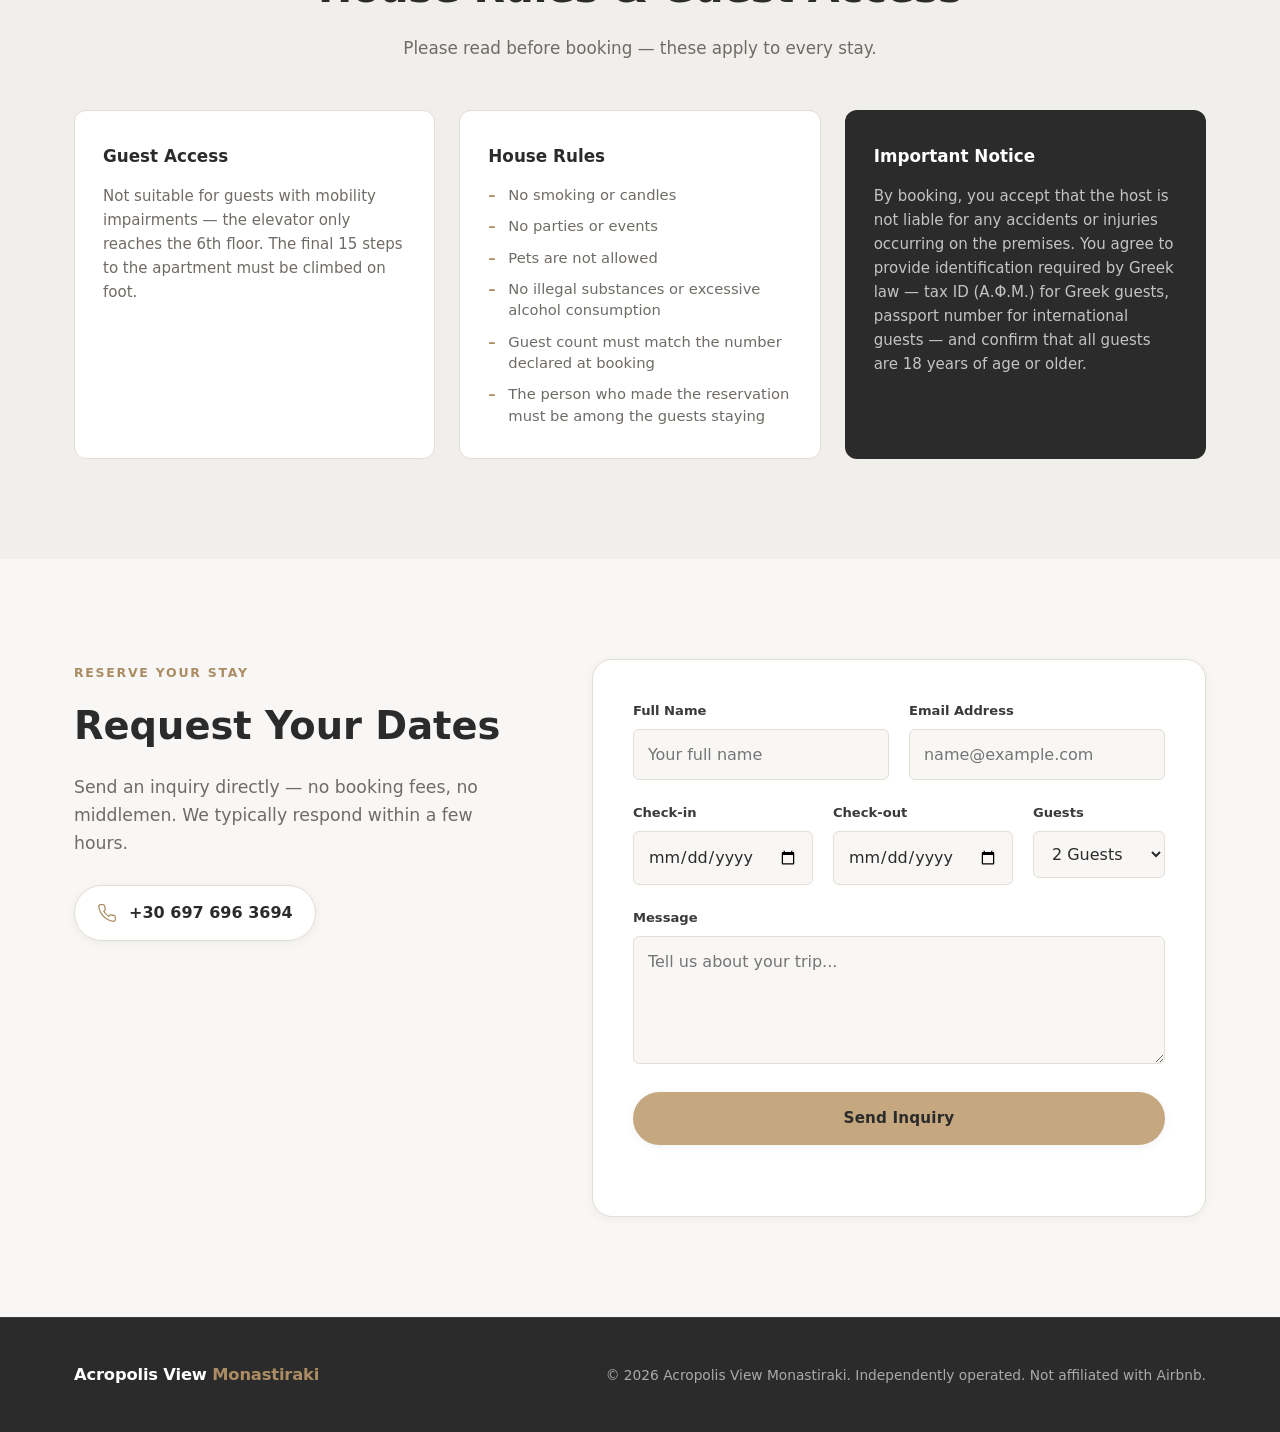
==== commit 03a58f41: "enc" ====
--- a/index.html
+++ b/index.html
@@ -5,16 +5,16 @@
 <meta name="viewport" content="width=device-width, initial-scale=1.0">
 <title>Acropolis View Monastiraki</title>
 <meta name="description" content="A premium urban apartment in the heart of Monastiraki, Athens — steps from the Acropolis, the flea market, and the ancient agora.">
-<link rel="canonical" href="/en/">
-<link rel="alternate" hreflang="en" href="/en/">
-<link rel="alternate" hreflang="el" href="/el/">
-<link rel="alternate" hreflang="x-default" href="/en/">
+<link rel="canonical" href="https://acropolisviewapartment.gr/en/">
+<link rel="alternate" hreflang="en" href="https://acropolisviewapartment.gr/en/">
+<link rel="alternate" hreflang="el" href="https://acropolisviewapartment.gr/el/">
+<link rel="alternate" hreflang="x-default" href="https://acropolisviewapartment.gr/en/">
 <link rel="stylesheet" href="style.css">
 <link rel="icon" type="image/svg+xml" href="favicon.svg">
-<noscript><meta http-equiv="refresh" content="0; url=/en/"></noscript>
+<noscript><meta http-equiv="refresh" content="0; url=en/"></noscript>
 <script>
   var lang = (navigator.language || navigator.userLanguage || '').toLowerCase();
-  var target = lang.indexOf('el') === 0 ? '/el/' : '/en/';
+  var target = lang.indexOf('el') === 0 ? 'el/' : 'en/';
   window.location.replace(target);
 </script>
 </head>
@@ -22,8 +22,8 @@
   <main style="min-height:100vh; display:flex; align-items:center; justify-content:center; text-align:center; padding:24px;">
     <div>
       <p style="font-weight:700; letter-spacing:-0.01em; margin-bottom:14px;">Acropolis&nbsp;View <em style="font-style:normal; color:var(--color-bronze-dark);">Monastiraki</em></p>
-      <p style="color:var(--color-text-muted);">Redirecting&hellip; <a href="/en/">Continue in English</a> &middot; <a href="/el/">Συνέχεια στα Ελληνικά</a></p>
+      <p style="color:var(--color-text-muted);">Redirecting&hellip; <a href="en/">Continue in English</a> &middot; <a href="el/">Συνέχεια στα Ελληνικά</a></p>
     </div>
   </main>
 </body>
-</html>
+</html>
--- a/style.css
+++ b/style.css
@@ -1,8 +1,3 @@
-/* ==========================================================================
-   Acropolis View Monastiraki — Stylesheet
-   Urban Athenian Luxury: charcoal, bronze, warm concrete
-   ========================================================================== */
-
 :root {
   --color-charcoal: #2b2b2b;
   --color-charcoal-soft: #3a3a3a;
@@ -30,10 +25,11 @@
 
 /* ---------- Reset ---------- */
 *, *::before, *::after { box-sizing: border-box; }
-html { scroll-behavior: smooth; }
+* { -webkit-tap-highlight-color: transparent; }
+html { scroll-behavior: smooth; cursor:default; }
 body, h1, h2, h3, p, ul, figure, form { margin: 0; }
 ul { list-style: none; padding: 0; }
-img { max-width: 100%; display: block; }
+img { max-width: 100%; height: auto; display: block; }
 button { font: inherit; cursor: pointer; background: none; border: none; }
 a { text-decoration: none; color: inherit; }
 input, select, textarea { font: inherit; }
@@ -219,6 +215,7 @@
 .hero {
   position: relative;
   height: 100vh;
+  height: 100svh;
   min-height: 560px;
   display: flex;
   align-items: center;
@@ -417,7 +414,7 @@
   visibility: hidden;
   transition: opacity var(--transition), visibility var(--transition);
 }
-.lightbox.active { opacity: 1; visibility: visible; }
+.lightbox.active { opacity: 1; visibility: visible; transition: opacity var(--transition), visibility 0s; }
 
 .lightbox-figure {
   max-width: min(90vw, 1100px);
@@ -539,7 +536,7 @@
   visibility: hidden;
   transition: opacity var(--transition), visibility var(--transition);
 }
-.amenities-modal.active { opacity: 1; visibility: visible; }
+.amenities-modal.active { opacity: 1; visibility: visible; transition: opacity var(--transition), visibility 0s; }
 
 .amenities-modal-panel {
   width: min(920px, 100%);
@@ -734,6 +731,34 @@
 }
 .contact-intro h2 { font-size: clamp(1.8rem, 3vw, 2.4rem); margin-bottom: 18px; }
 
+.contact-phone {
+  display: inline-flex;
+  align-items: center;
+  gap: 12px;
+  margin-top: 28px;
+  padding: 14px 22px;
+  border: 1px solid var(--color-border);
+  border-radius: 999px;
+  background: var(--color-white);
+  font-weight: 600;
+  font-size: 1rem;
+  color: var(--color-charcoal);
+  box-shadow: var(--shadow-sm);
+  transition: transform var(--transition), box-shadow var(--transition), border-color var(--transition), color var(--transition);
+}
+.contact-phone svg {
+  width: 20px;
+  height: 20px;
+  color: var(--color-bronze-dark);
+  flex-shrink: 0;
+}
+.contact-phone:hover {
+  transform: translateY(-2px);
+  box-shadow: var(--shadow-md);
+  border-color: var(--color-bronze);
+  color: var(--color-bronze-dark);
+}
+
 .contact-form {
   background: var(--color-white);
   border: 1px solid var(--color-border);
@@ -826,6 +851,7 @@
     top: 0;
     right: 0;
     height: 100vh;
+    height: 100dvh;
     width: min(78vw, 320px);
     background: var(--color-white);
     flex-direction: column;
@@ -854,4 +880,4 @@
 @media (max-width: 480px) {
   .brand-name { font-size: 0.9rem; }
   .contact-form { padding: 28px 22px; }
-}
+}
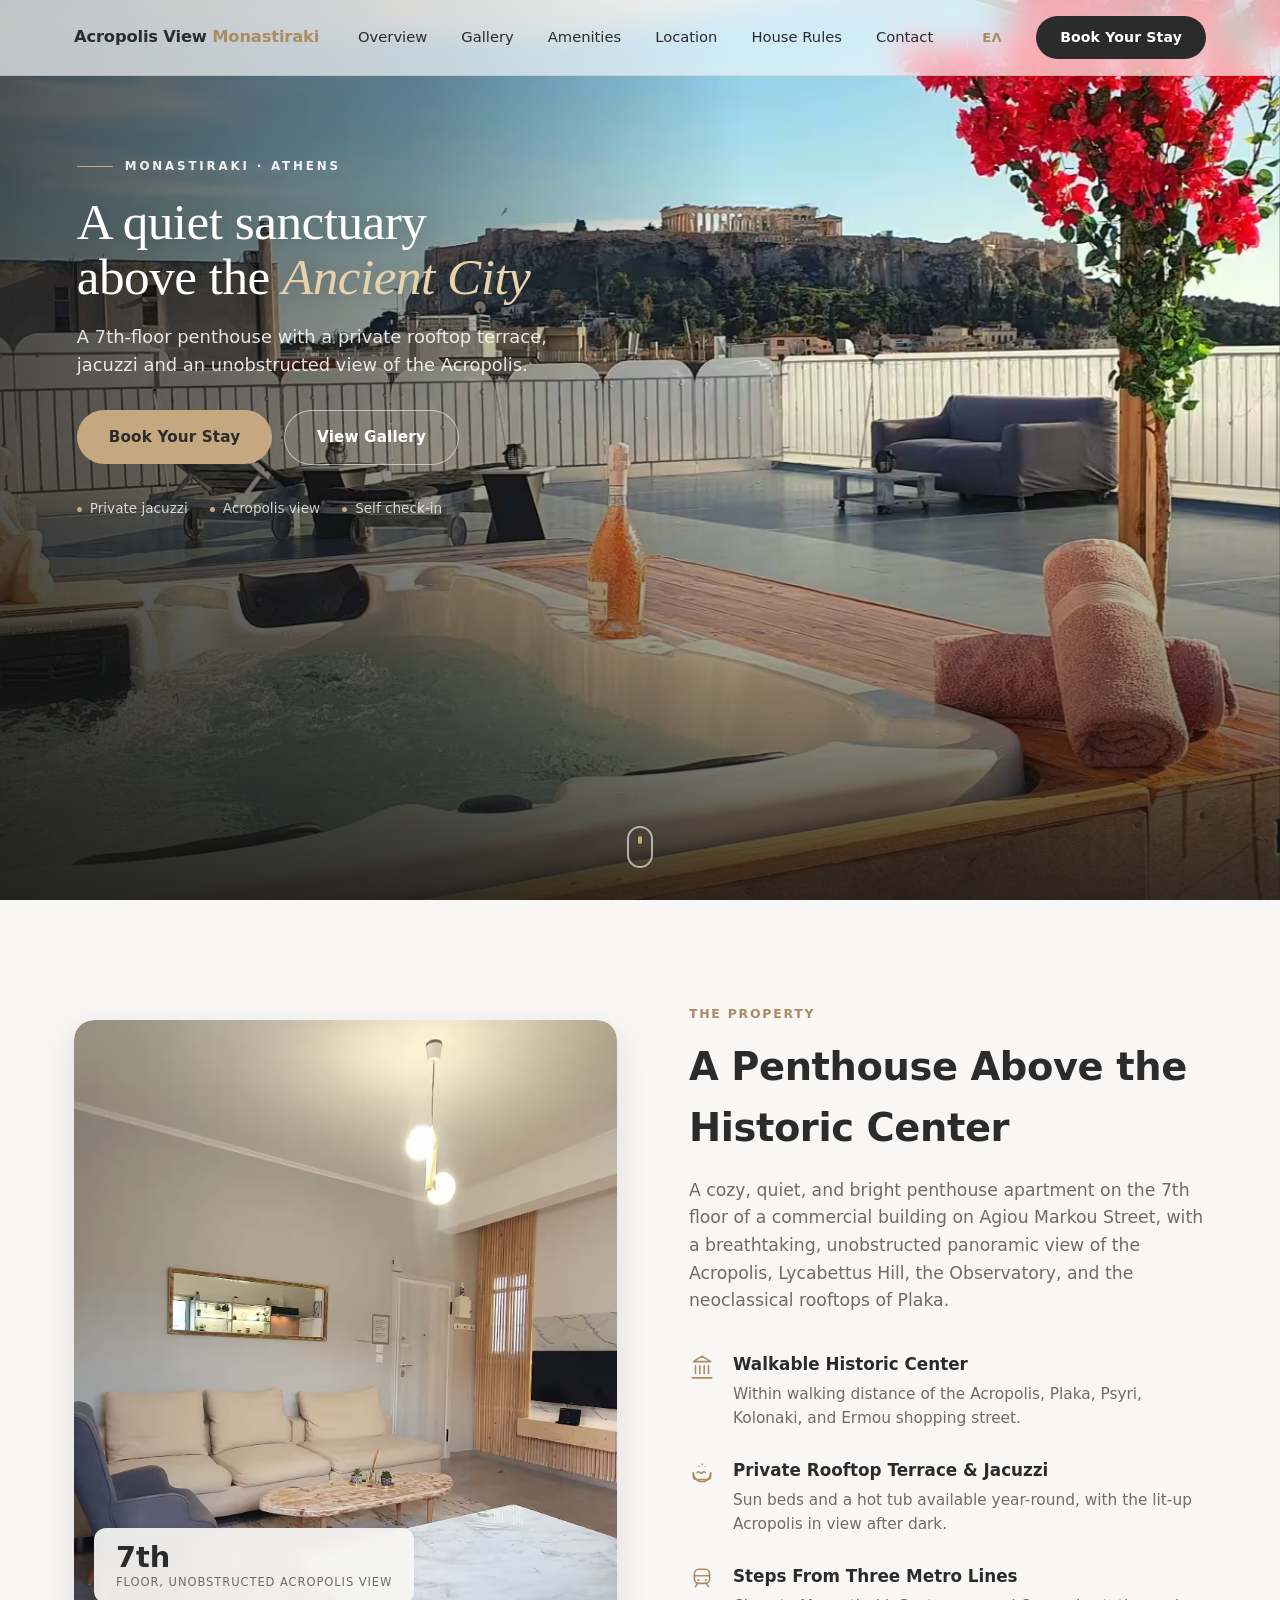
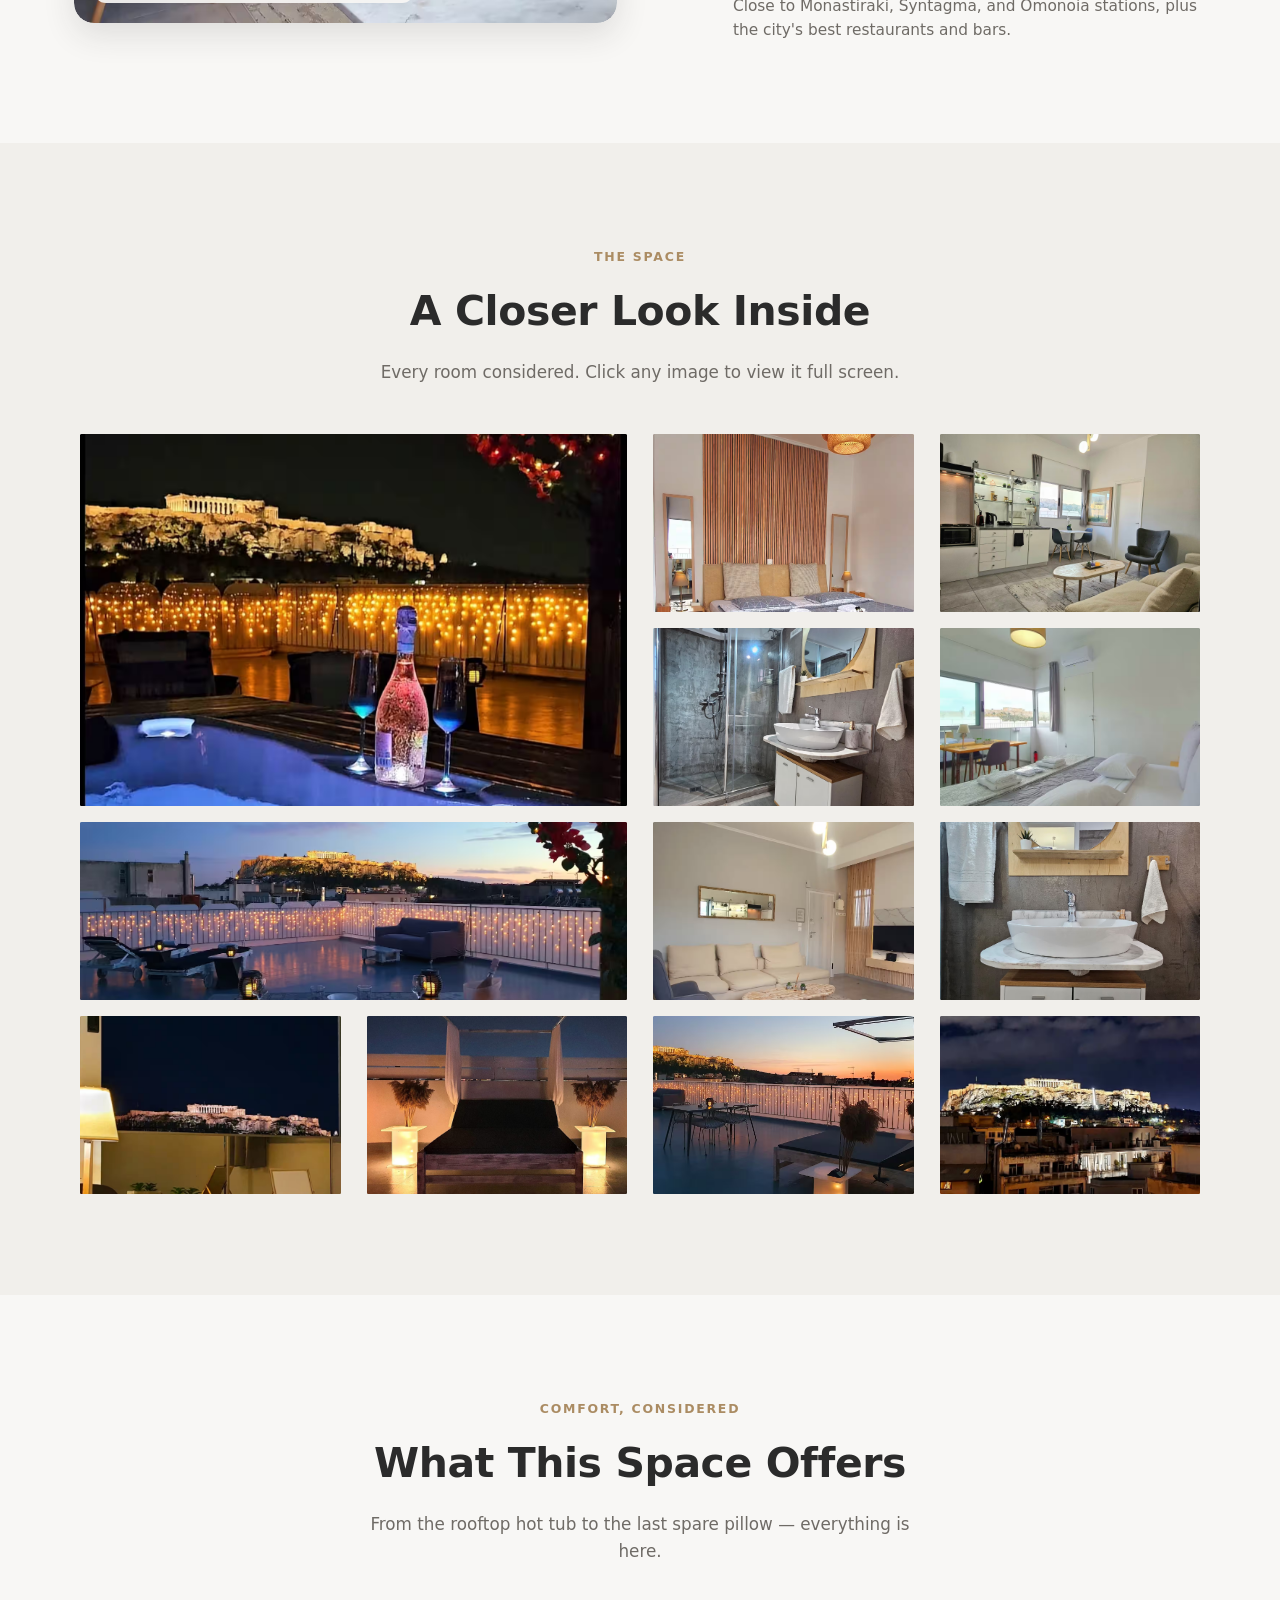
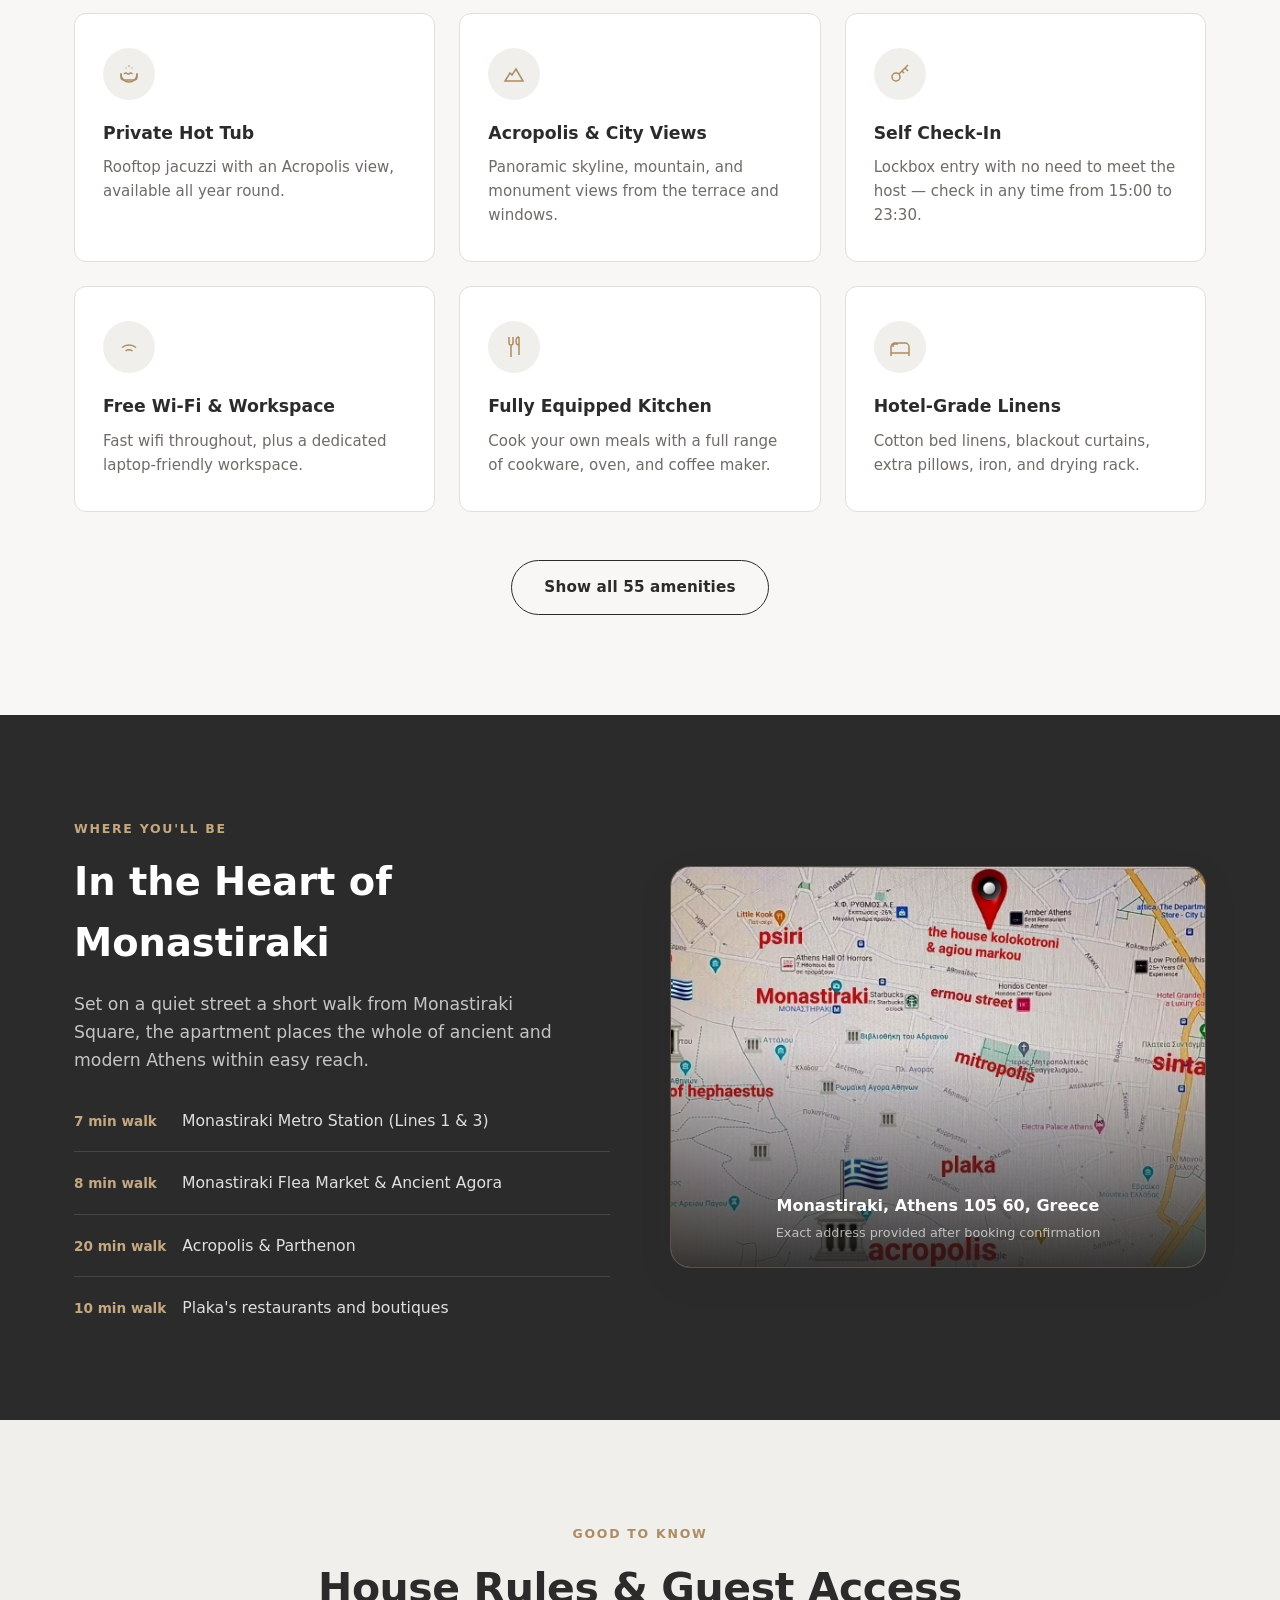
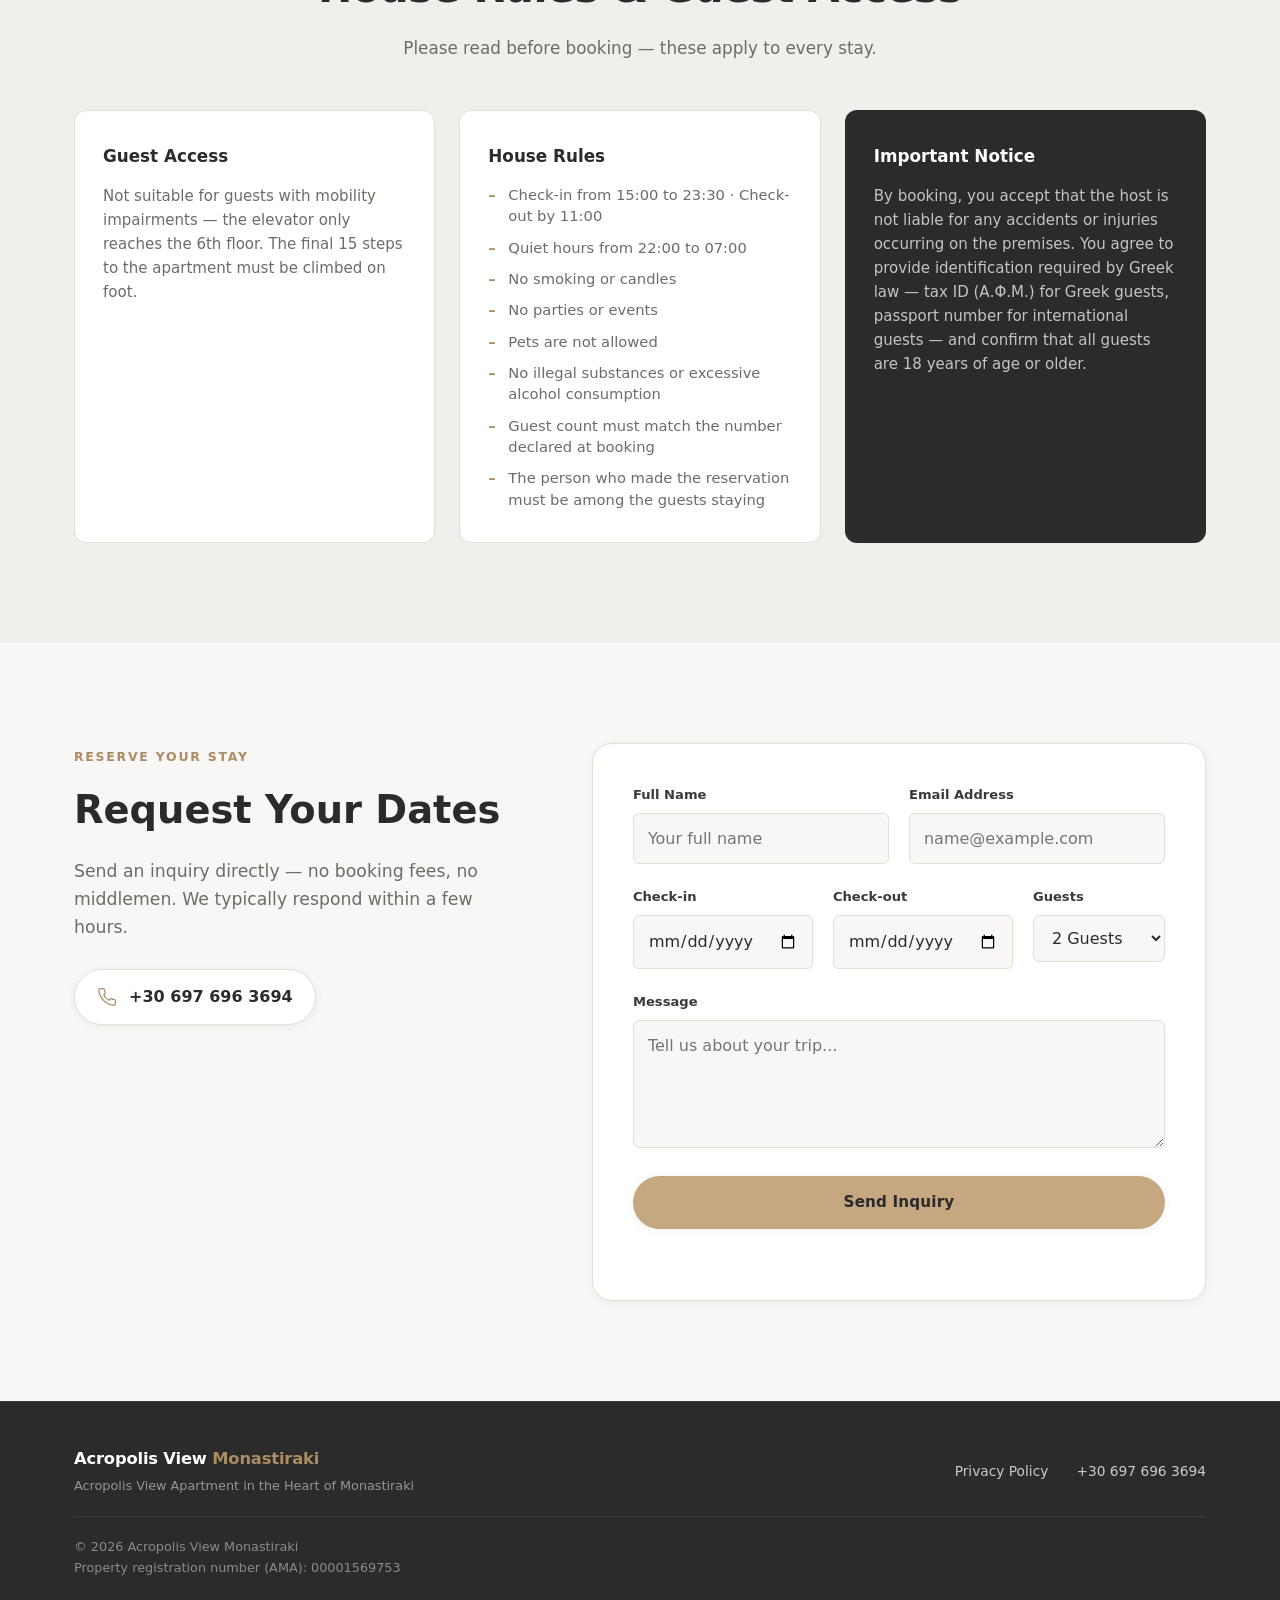
==== commit 68919648: "fin" ====
--- a/index.html
+++ b/index.html
@@ -3,8 +3,8 @@
 <head>
 <meta charset="UTF-8">
 <meta name="viewport" content="width=device-width, initial-scale=1.0">
-<title>Acropolis View Monastiraki</title>
-<meta name="description" content="A premium urban apartment in the heart of Monastiraki, Athens — steps from the Acropolis, the flea market, and the ancient agora.">
+<title>Acropolis View Apartment in the Heart of Monastiraki | Rooftop Jacuzzi</title>
+<meta name="description" content="7th-floor penthouse in Monastiraki, Athens with a private rooftop jacuzzi and unobstructed Acropolis views. Steps from the metro — book direct, no booking fees.">
 <link rel="canonical" href="https://acropolisviewapartment.gr/en/">
 <link rel="alternate" hreflang="en" href="https://acropolisviewapartment.gr/en/">
 <link rel="alternate" hreflang="el" href="https://acropolisviewapartment.gr/el/">
--- a/style.css
+++ b/style.css
@@ -159,6 +159,7 @@
   font-size: 0.85rem;
   letter-spacing: 0.03em;
 }
+.brand-name { white-space: nowrap; }
 .brand-name em { font-style: normal; color: var(--color-bronze-dark); }
 
 .nav-menu {
@@ -171,6 +172,7 @@
   font-weight: 500;
   position: relative;
   padding-bottom: 4px;
+  white-space: nowrap;
 }
 .nav-link::after {
   content: "";
@@ -216,11 +218,11 @@
   position: relative;
   height: 100vh;
   height: 100svh;
-  min-height: 560px;
-  display: flex;
-  align-items: center;
-  justify-content: center;
+  min-height: 600px;
+  display: flex;
+  align-items: flex-end;
   overflow: hidden;
+  background: var(--color-charcoal);
 }
 .hero-media {
   position: absolute;
@@ -231,43 +233,127 @@
   width: 100%;
   height: 100%;
   object-fit: cover;
-  transform: scale(1.02);
-}
+  object-position: 50% 35%;
+  animation: hero-zoom 14s ease-out both;
+}
+@keyframes hero-zoom {
+  from { transform: scale(1.08); }
+  to   { transform: scale(1); }
+}
+/* Darken only where the text sits (bottom-left), keep the Acropolis and sky bright */
 .hero-overlay {
   position: absolute;
   inset: 0;
-  background: linear-gradient(180deg, rgba(20,20,20,0.55) 0%, rgba(20,20,20,0.35) 45%, rgba(20,20,20,0.75) 100%);
+  background:
+    linear-gradient(0deg, rgba(18,18,18,0.86) 0%, rgba(18,18,18,0.6) 34%, rgba(18,18,18,0.15) 68%, rgba(18,18,18,0) 82%),
+    linear-gradient(90deg, rgba(18,18,18,0.5) 0%, rgba(18,18,18,0.18) 45%, rgba(18,18,18,0) 65%);
 }
 .hero-content {
   position: relative;
   z-index: 1;
-  text-align: center;
+  width: 100%;
+  max-width: var(--container-width);
+  margin-inline: auto;
+  padding: 0 24px 88px;
   color: var(--color-white);
-  max-width: 760px;
-  padding: 0 24px;
+}
+.hero-inner {
+  max-width: 700px;
+  animation: hero-rise 0.9s 0.15s cubic-bezier(0.2, 0.7, 0.2, 1) both;
+}
+@keyframes hero-rise {
+  from { opacity: 0; transform: translateY(18px); }
+  to   { opacity: 1; transform: none; }
 }
 .hero-eyebrow {
+  display: flex;
+  align-items: center;
+  gap: 12px;
   text-transform: uppercase;
-  letter-spacing: 0.22em;
-  font-size: 0.8rem;
+  letter-spacing: 0.24em;
+  font-size: 0.74rem;
   font-weight: 600;
-  color: var(--color-bronze);
+  color: rgba(255,255,255,0.9);
   margin-bottom: 18px;
 }
+.hero-eyebrow::before {
+  content: "";
+  width: 36px;
+  height: 1px;
+  background: var(--color-bronze);
+}
 .hero-title {
-  font-size: clamp(2.4rem, 6vw, 4.2rem);
-  font-weight: 700;
-  letter-spacing: -0.02em;
-  line-height: 1.1;
-  margin-bottom: 22px;
+  font-family: "Iowan Old Style", "Palatino Linotype", Palatino, Georgia, "Times New Roman", serif;
+  font-size: clamp(2.1rem, 4vw, 3.3rem);
+  font-weight: 400;
+  letter-spacing: -0.01em;
+  line-height: 1.08;
+  margin-bottom: 18px;
   text-wrap: balance;
+  text-shadow: 0 2px 24px rgba(0,0,0,0.25);
+}
+.hero-title em {
+  font-style: italic;
+  color: #e8d2ab;
 }
 .hero-subtitle {
-  font-size: clamp(1rem, 1.6vw, 1.2rem);
-  color: rgba(255,255,255,0.88);
-  max-width: 560px;
-  margin-inline: auto;
-  margin-bottom: 36px;
+  font-size: clamp(1rem, 1.4vw, 1.12rem);
+  color: rgba(255,255,255,0.86);
+  max-width: 500px;
+  margin-bottom: 30px;
+}
+.hero-actions {
+  display: flex;
+  flex-wrap: wrap;
+  gap: 12px;
+}
+.btn-ghost {
+  color: var(--color-white);
+  border: 1px solid rgba(255,255,255,0.55);
+  background: rgba(255,255,255,0.06);
+  backdrop-filter: blur(6px);
+  -webkit-backdrop-filter: blur(6px);
+}
+.btn-ghost:hover {
+  background: var(--color-white);
+  color: var(--color-charcoal);
+  border-color: var(--color-white);
+}
+.hero-facts {
+  display: flex;
+  flex-wrap: wrap;
+  gap: 8px 22px;
+  margin-top: 34px;
+  font-size: 0.85rem;
+  color: rgba(255,255,255,0.78);
+}
+.hero-facts li {
+  display: flex;
+  align-items: center;
+  gap: 8px;
+}
+.hero-facts li::before {
+  content: "";
+  width: 5px;
+  height: 5px;
+  border-radius: 50%;
+  background: var(--color-bronze);
+}
+@media (prefers-reduced-motion: reduce) {
+  .hero-img, .hero-inner { animation: none; }
+}
+/* Desktop: text further left and higher, over the building on the left of the photo */
+@media (min-width: 761px) {
+  .hero-content {
+    max-width: none;
+    padding-left: clamp(24px, 6vw, 120px);
+    padding-bottom: clamp(96px, calc(100vh - 620px), 320px);
+  }
+  .hero-overlay {
+    background:
+      linear-gradient(0deg, rgba(18,18,18,0.8) 0%, rgba(18,18,18,0.35) 30%, rgba(18,18,18,0) 55%),
+      linear-gradient(90deg, rgba(18,18,18,0.68) 0%, rgba(18,18,18,0.4) 32%, rgba(18,18,18,0) 58%);
+  }
 }
 
 .scroll-cue {
@@ -827,6 +913,56 @@
 }
 .footer-brand .brand-mark { background: var(--color-bronze); color: var(--color-charcoal); }
 .footer-brand .brand-name { color: var(--color-white); }
+.footer-brand-block { display: flex; flex-direction: column; gap: 4px; }
+.footer-tagline { font-size: 0.8rem; color: rgba(255,255,255,0.5); }
+.footer-links {
+  display: flex;
+  flex-wrap: wrap;
+  gap: 10px 28px;
+}
+.footer-links a {
+  color: rgba(255,255,255,0.75);
+  transition: color var(--transition);
+}
+.footer-links a:hover { color: var(--color-bronze); }
+.footer-copy {
+  width: 100%;
+  padding-top: 20px;
+  border-top: 1px solid rgba(255,255,255,0.08);
+  font-size: 0.8rem;
+  color: rgba(255,255,255,0.45);
+}
+
+/* ==========================================================================
+   Legal pages (privacy policy)
+   ========================================================================== */
+.legal-nav {
+  display: flex;
+  align-items: center;
+  gap: 24px;
+  font-size: 0.92rem;
+  font-weight: 500;
+}
+.legal-nav .lang-switch { padding-left: 14px; }
+.legal { padding: 140px 0 90px; }
+.legal-content { max-width: 760px; }
+.legal-content h1 {
+  font-size: clamp(1.9rem, 3.4vw, 2.6rem);
+  letter-spacing: -0.01em;
+  margin-bottom: 8px;
+}
+.legal-updated { color: var(--color-text-muted); font-size: 0.9rem; margin-bottom: 36px; }
+.legal-content h2 {
+  font-size: 1.25rem;
+  margin: 40px 0 12px;
+}
+.legal-content p,
+.legal-content li { color: var(--color-charcoal-soft); }
+.legal-content p + p { margin-top: 12px; }
+.legal-content ul { list-style: disc; padding-left: 22px; margin-top: 10px; }
+.legal-content li + li { margin-top: 6px; }
+.legal-content ul + p { margin-top: 14px; }
+.legal-content a { color: var(--color-bronze-dark); text-decoration: underline; }
 
 /* ==========================================================================
    Responsive
@@ -841,9 +977,8 @@
   .policy-card-notice { grid-column: span 2; }
 }
 
-@media (max-width: 760px) {
-  section { padding: 72px 0; }
-
+/* Full menu needs ~1150px; below that switch to the hamburger menu */
+@media (max-width: 1180px) {
   .nav-toggle { display: flex; }
 
   .nav-menu {
@@ -860,12 +995,26 @@
     gap: 28px;
     padding: 40px;
     transform: translateX(100%);
-    transition: transform var(--transition);
+    /* hidden (not just off-screen) when closed, so its links can't be reached with Tab */
+    visibility: hidden;
+    transition: transform var(--transition), visibility var(--transition);
     box-shadow: var(--shadow-lg);
   }
-  .nav-menu.active { transform: translateX(0); }
+  .nav-menu.active {
+    transform: translateX(0);
+    visibility: visible;
+    transition: transform var(--transition), visibility 0s;
+  }
   .nav-cta { margin-top: 10px; }
-  .lang-switch { padding-left: 0; border-left: none; }
+  .nav-menu .lang-switch { padding-left: 0; border-left: none; }
+}
+
+@media (max-width: 760px) {
+  section { padding: 72px 0; }
+
+  .hero-content { padding-bottom: 56px; }
+  .hero-facts { margin-top: 26px; font-size: 0.8rem; gap: 6px 16px; }
+  .scroll-cue { bottom: 20px; }
 
   .amenities-grid { grid-template-columns: 1fr; }
   .policies-grid { grid-template-columns: 1fr; }
@@ -875,6 +1024,9 @@
   .amenities-modal-body { padding: 24px; }
   .amenities-categories { grid-template-columns: 1fr; gap: 28px; }
   .form-row { grid-template-columns: 1fr !important; }
+  .legal { padding: 110px 0 64px; }
+  .legal-nav { gap: 16px; }
+  .legal-nav .back-link { display: none; }
 }
 
 @media (max-width: 480px) {
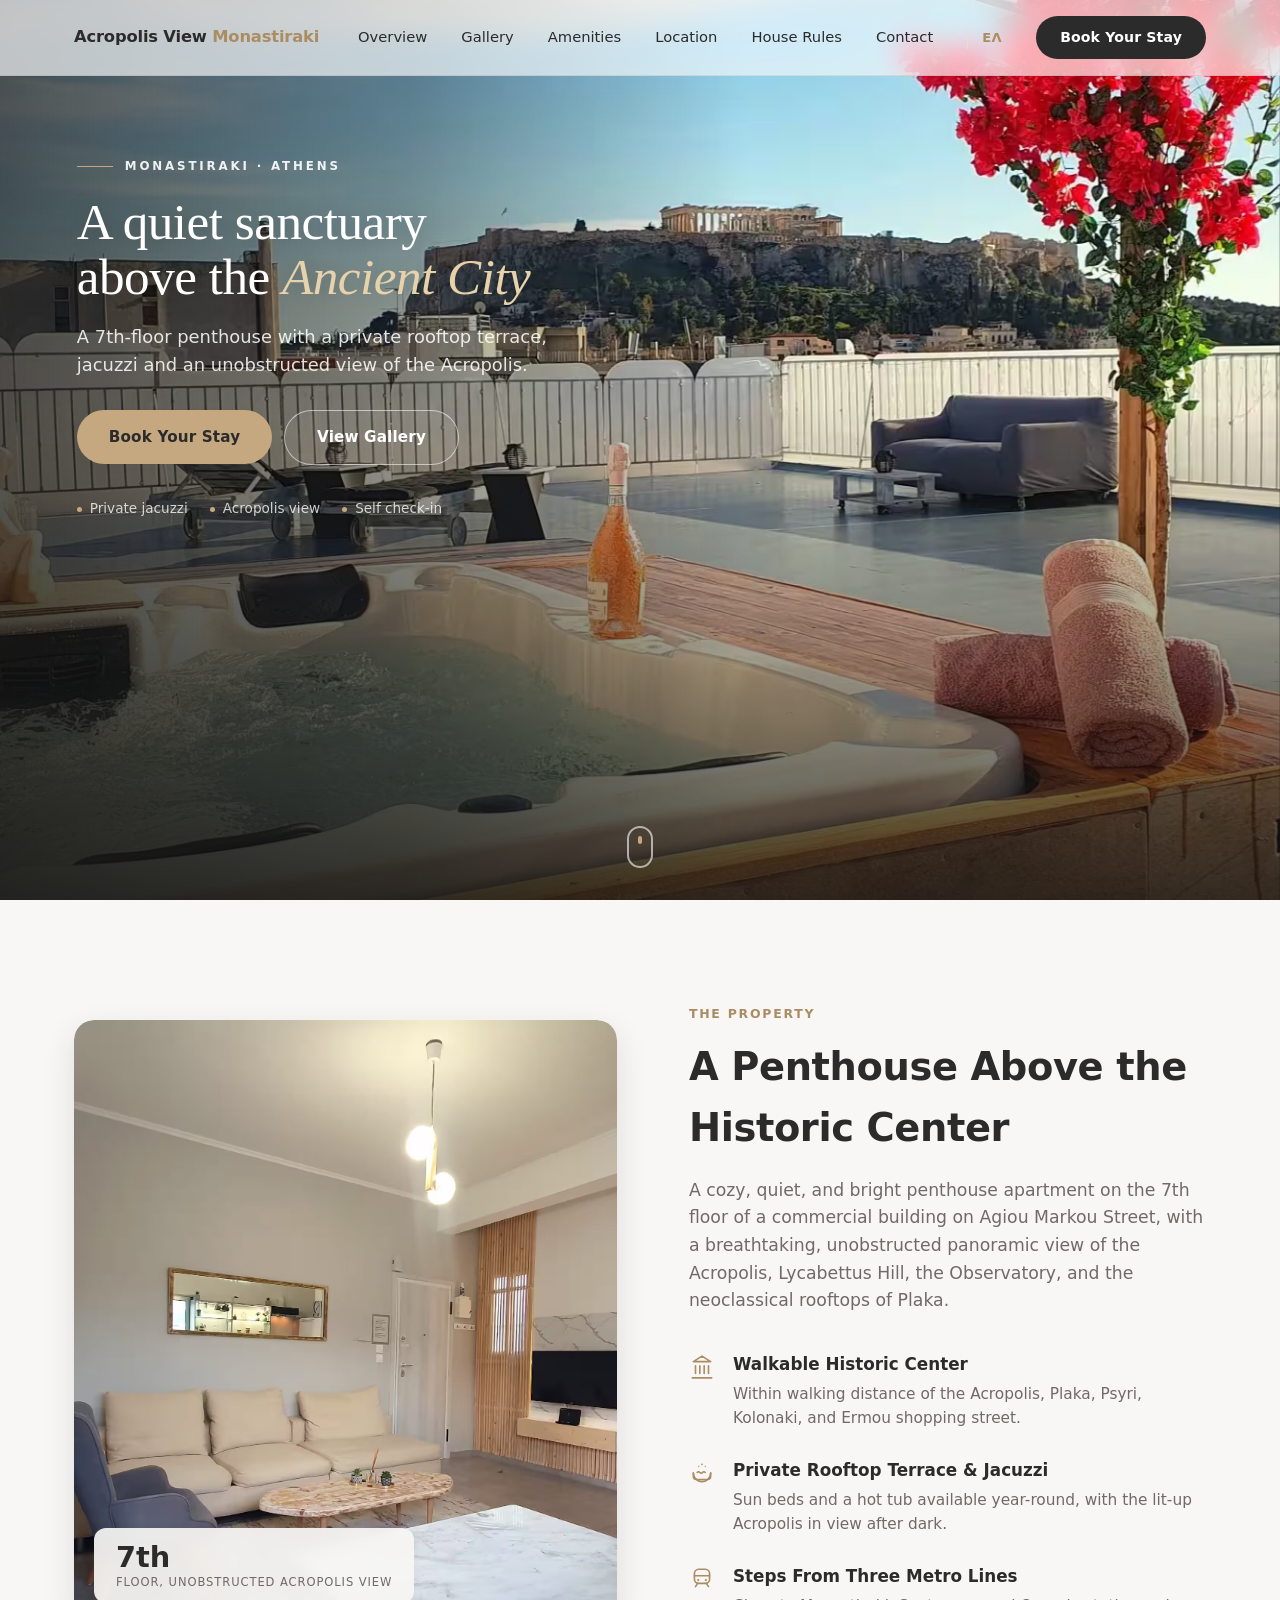
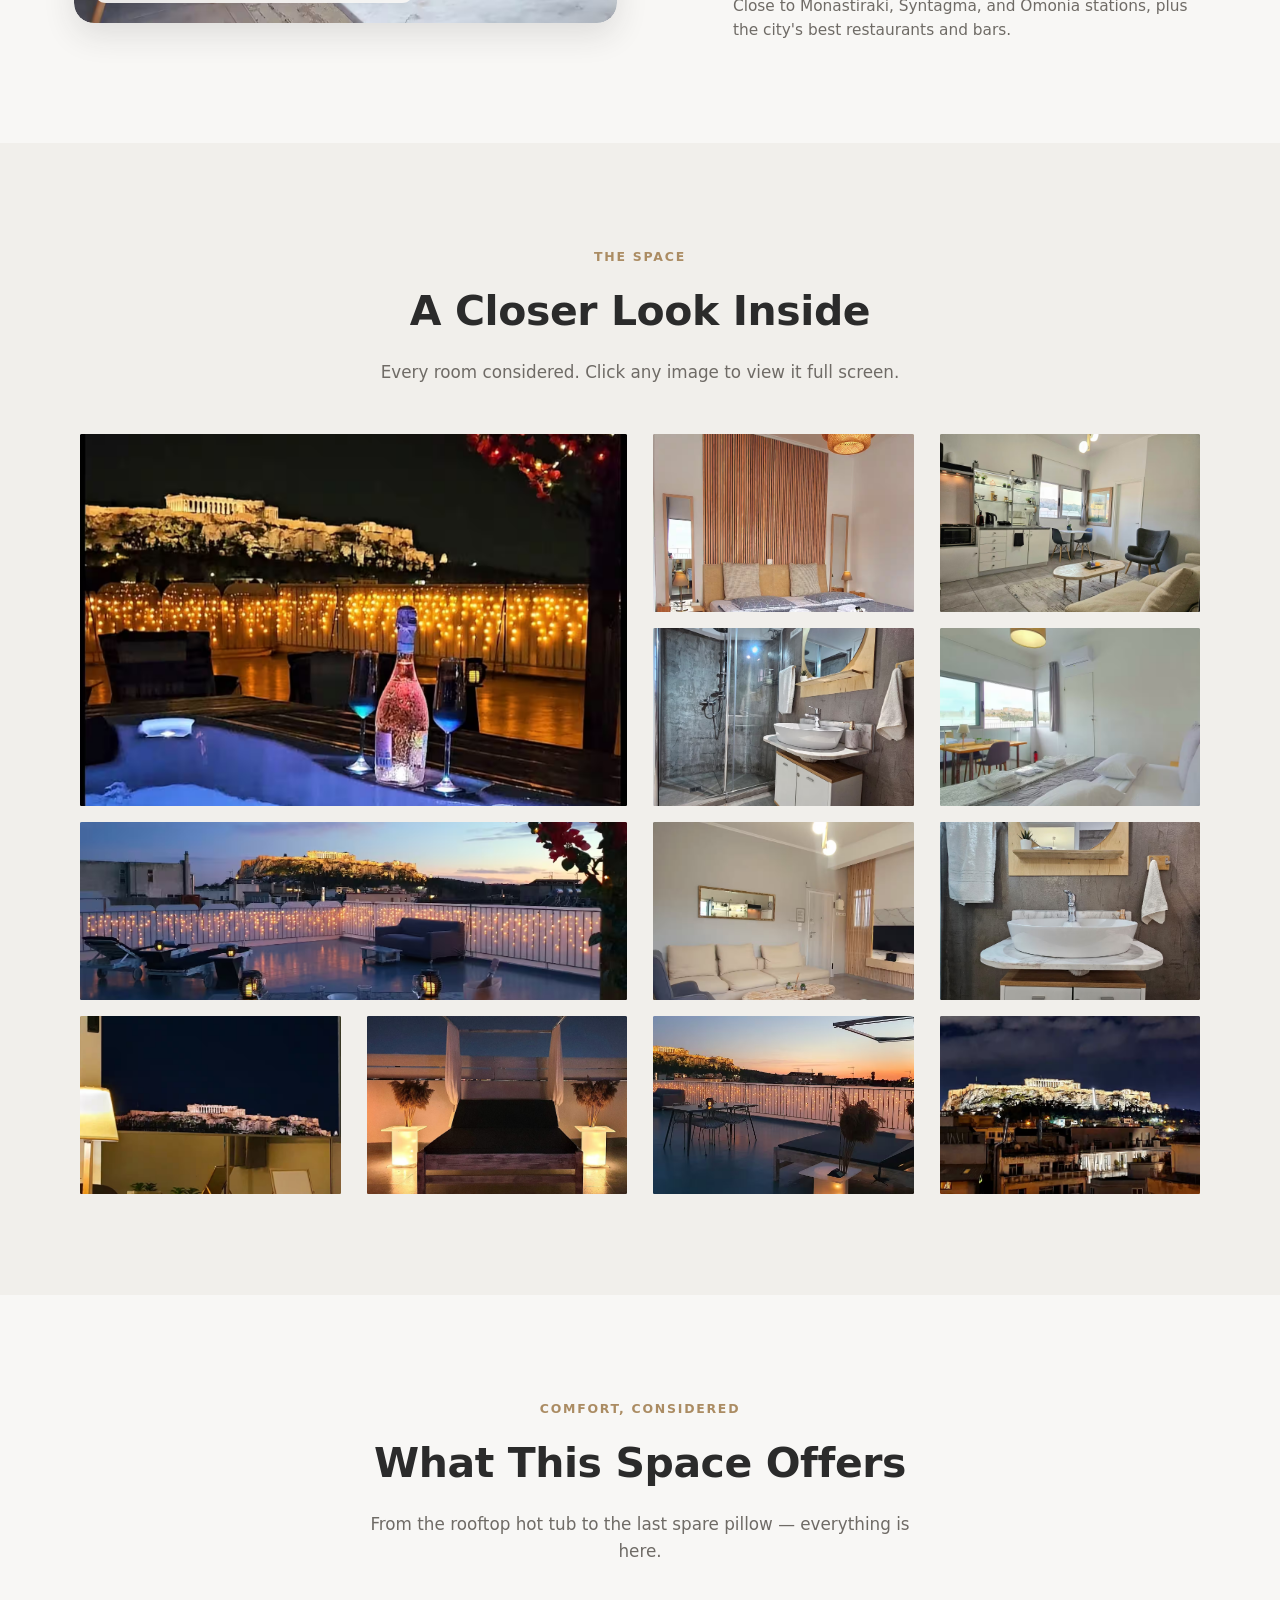
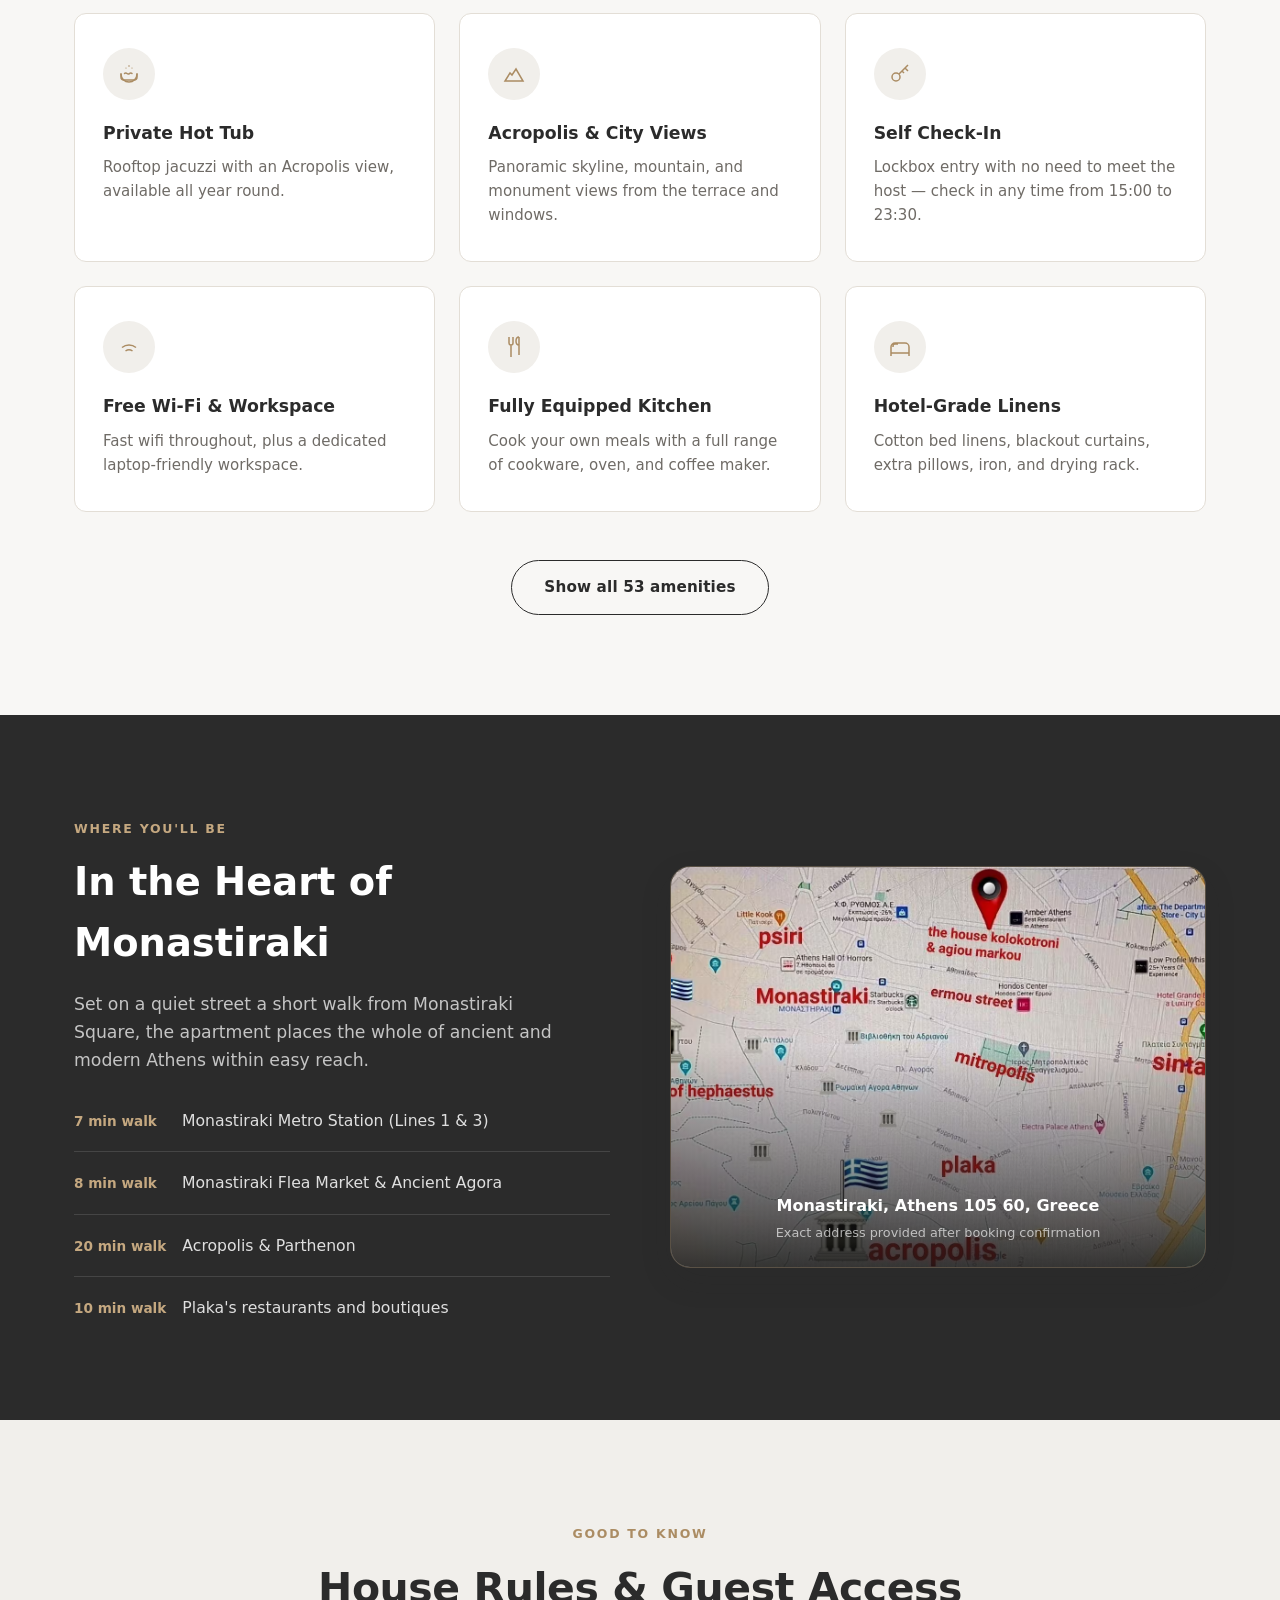
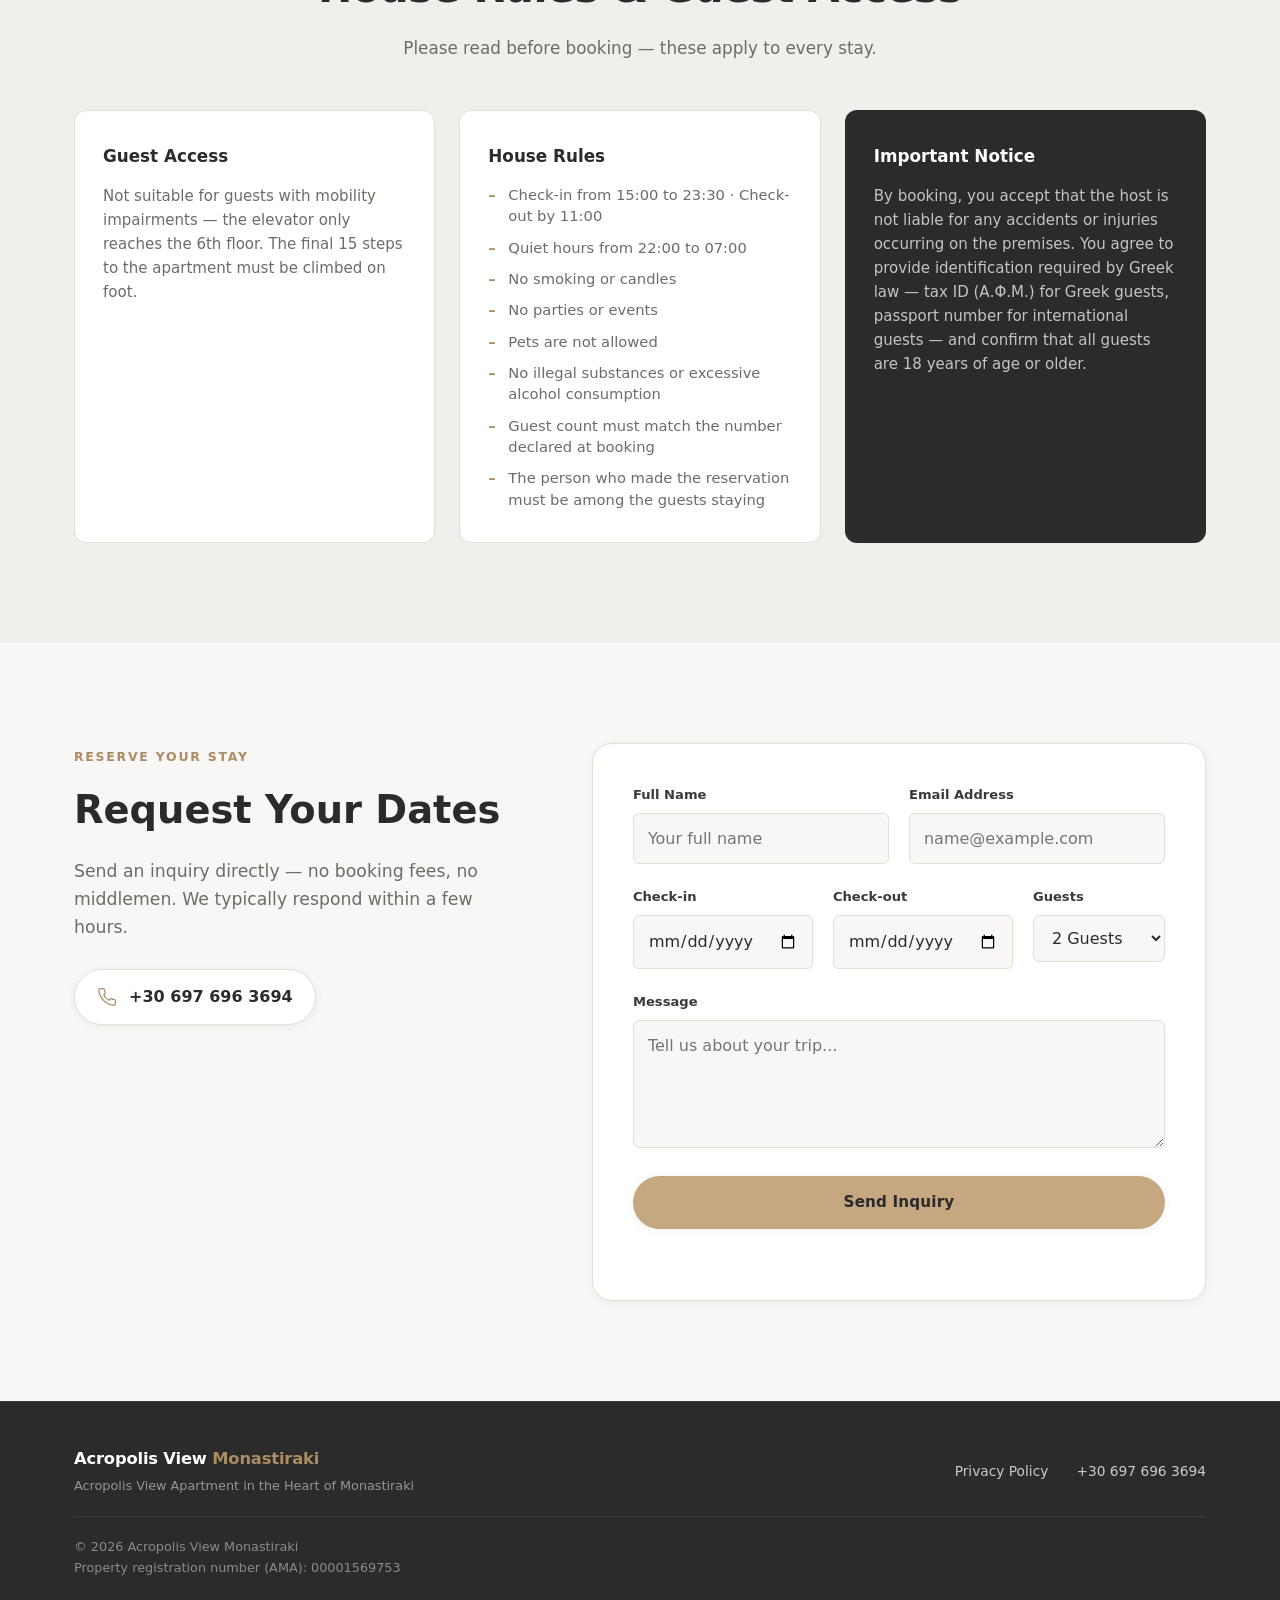
==== commit 27c13c32: "fin2" ====
--- a/index.html
+++ b/index.html
@@ -4,7 +4,7 @@
 <meta charset="UTF-8">
 <meta name="viewport" content="width=device-width, initial-scale=1.0">
 <title>Acropolis View Apartment in the Heart of Monastiraki | Rooftop Jacuzzi</title>
-<meta name="description" content="7th-floor penthouse in Monastiraki, Athens with a private rooftop jacuzzi and unobstructed Acropolis views. Steps from the metro — book direct, no booking fees.">
+<meta name="description" content="7th-floor penthouse in Monastiraki, Athens with a private rooftop jacuzzi and unobstructed Acropolis views. A short walk from the metro — book direct, no booking fees.">
 <link rel="canonical" href="https://acropolisviewapartment.gr/en/">
 <link rel="alternate" hreflang="en" href="https://acropolisviewapartment.gr/en/">
 <link rel="alternate" hreflang="el" href="https://acropolisviewapartment.gr/el/">
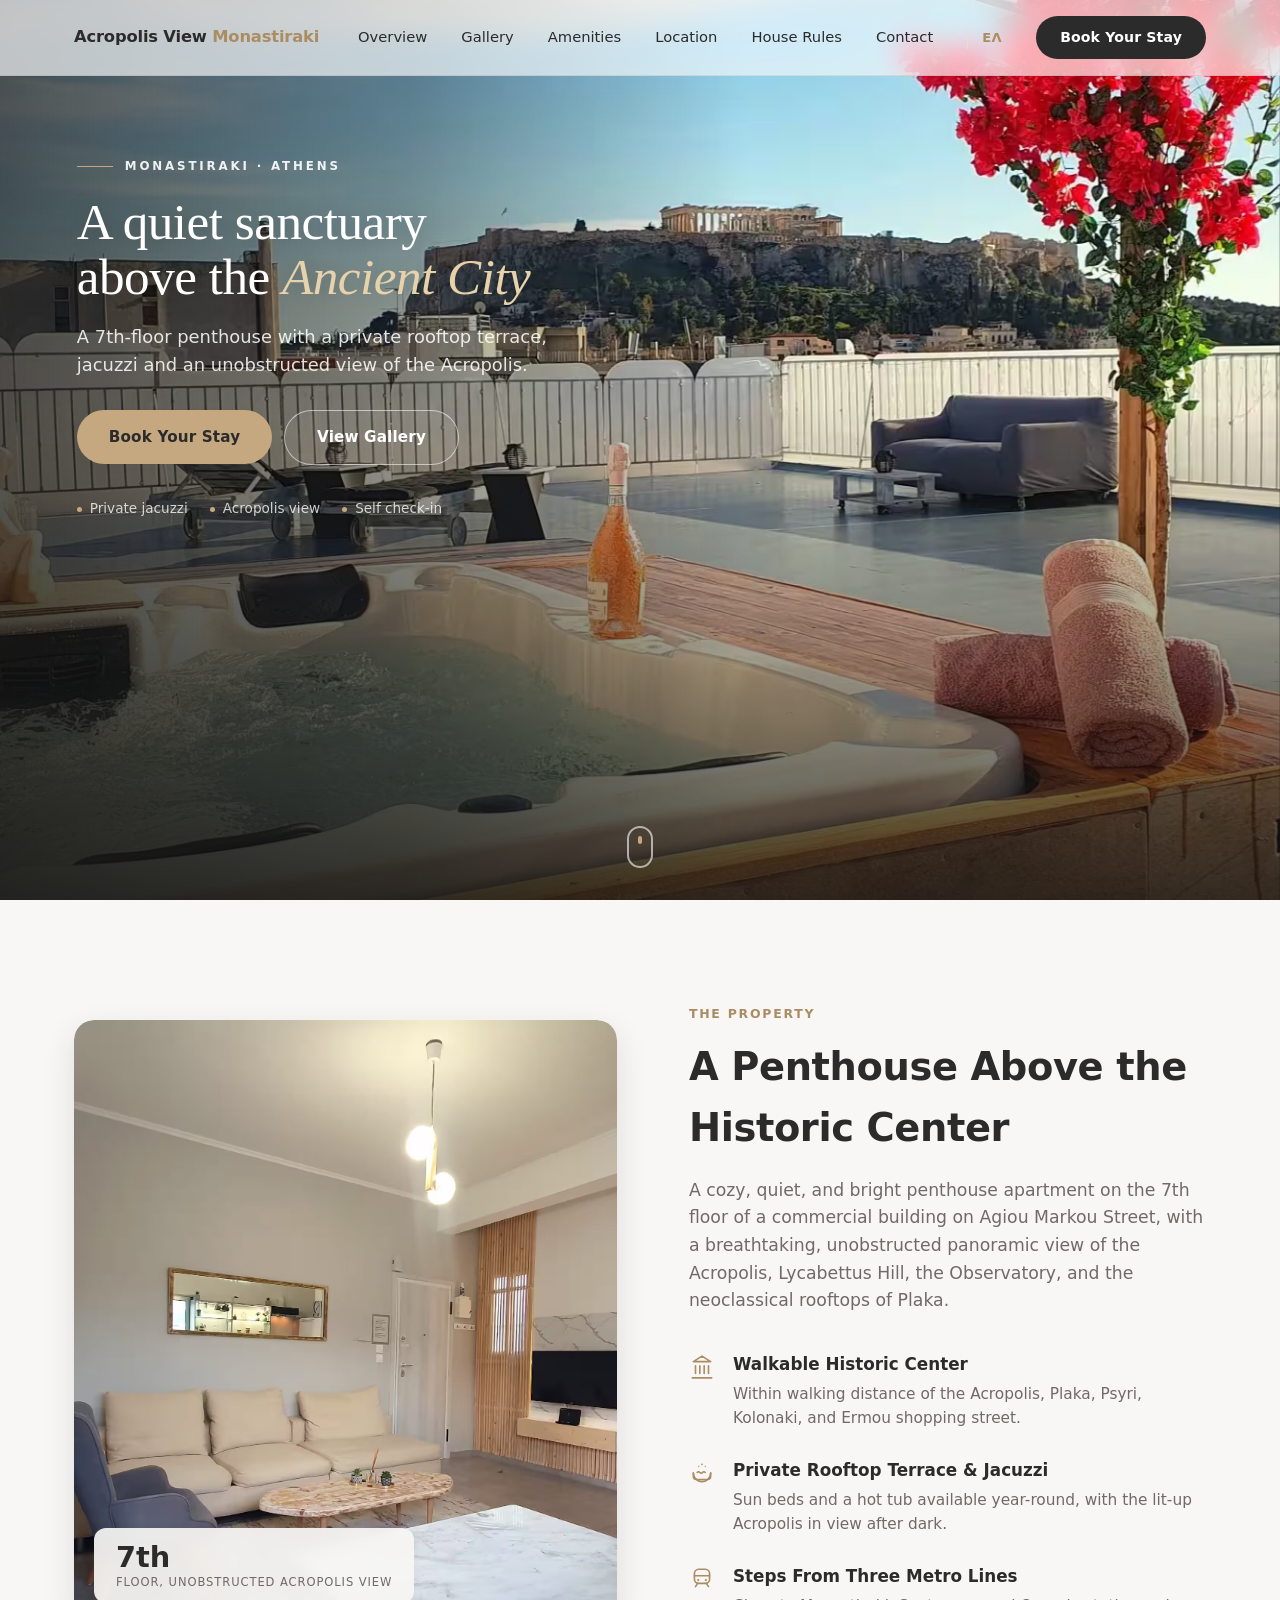
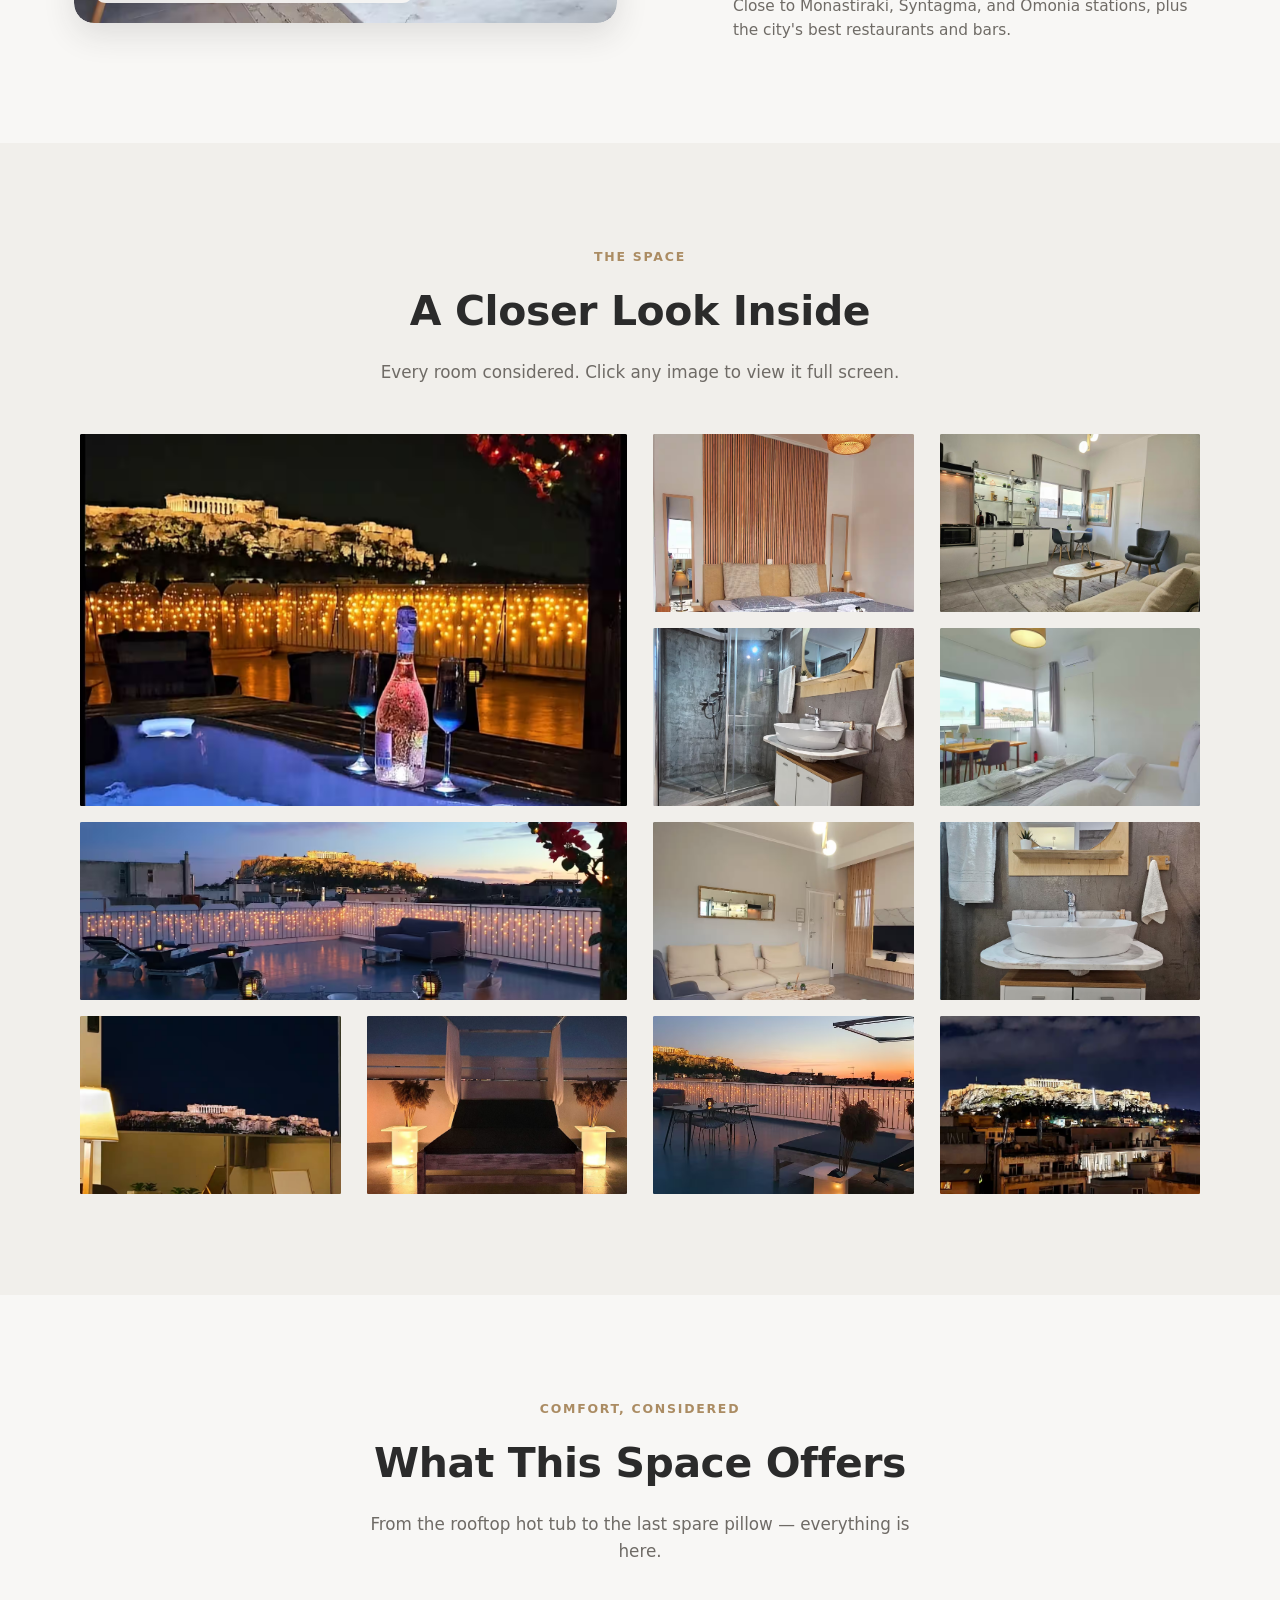
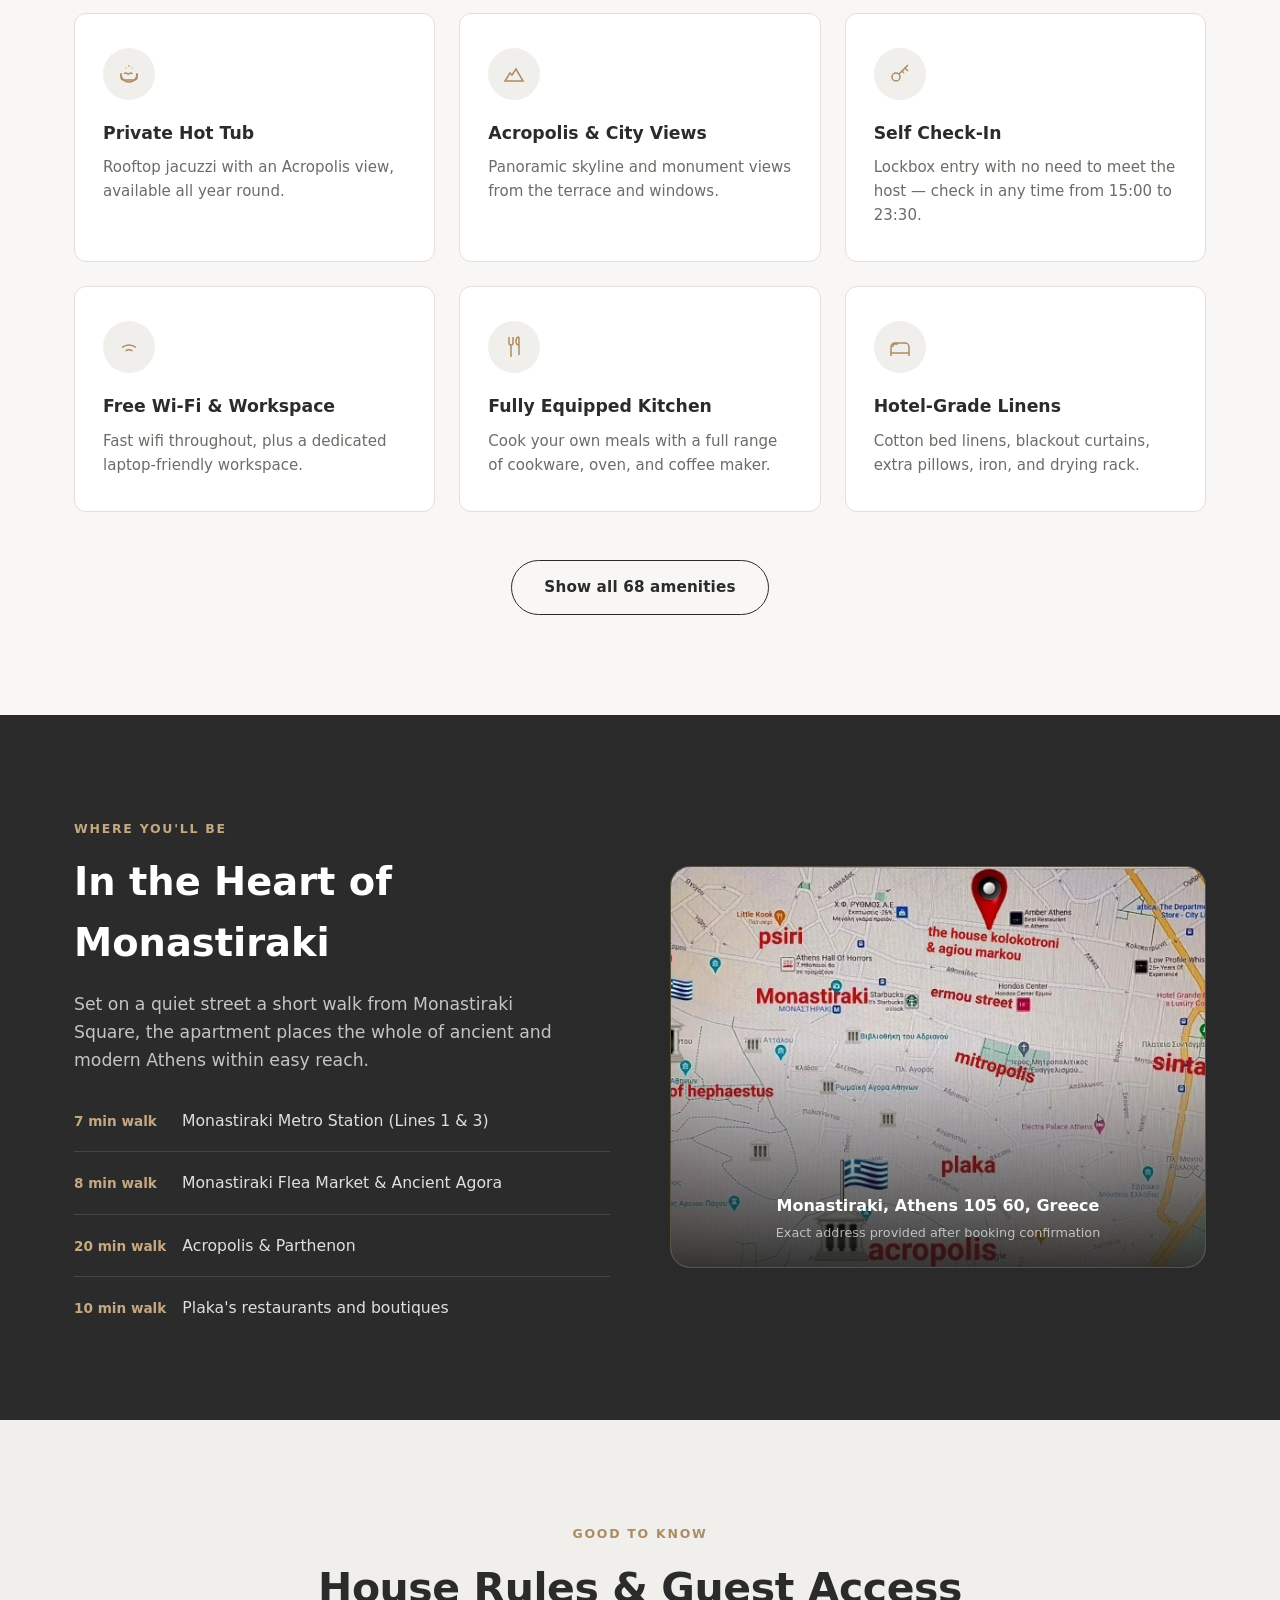
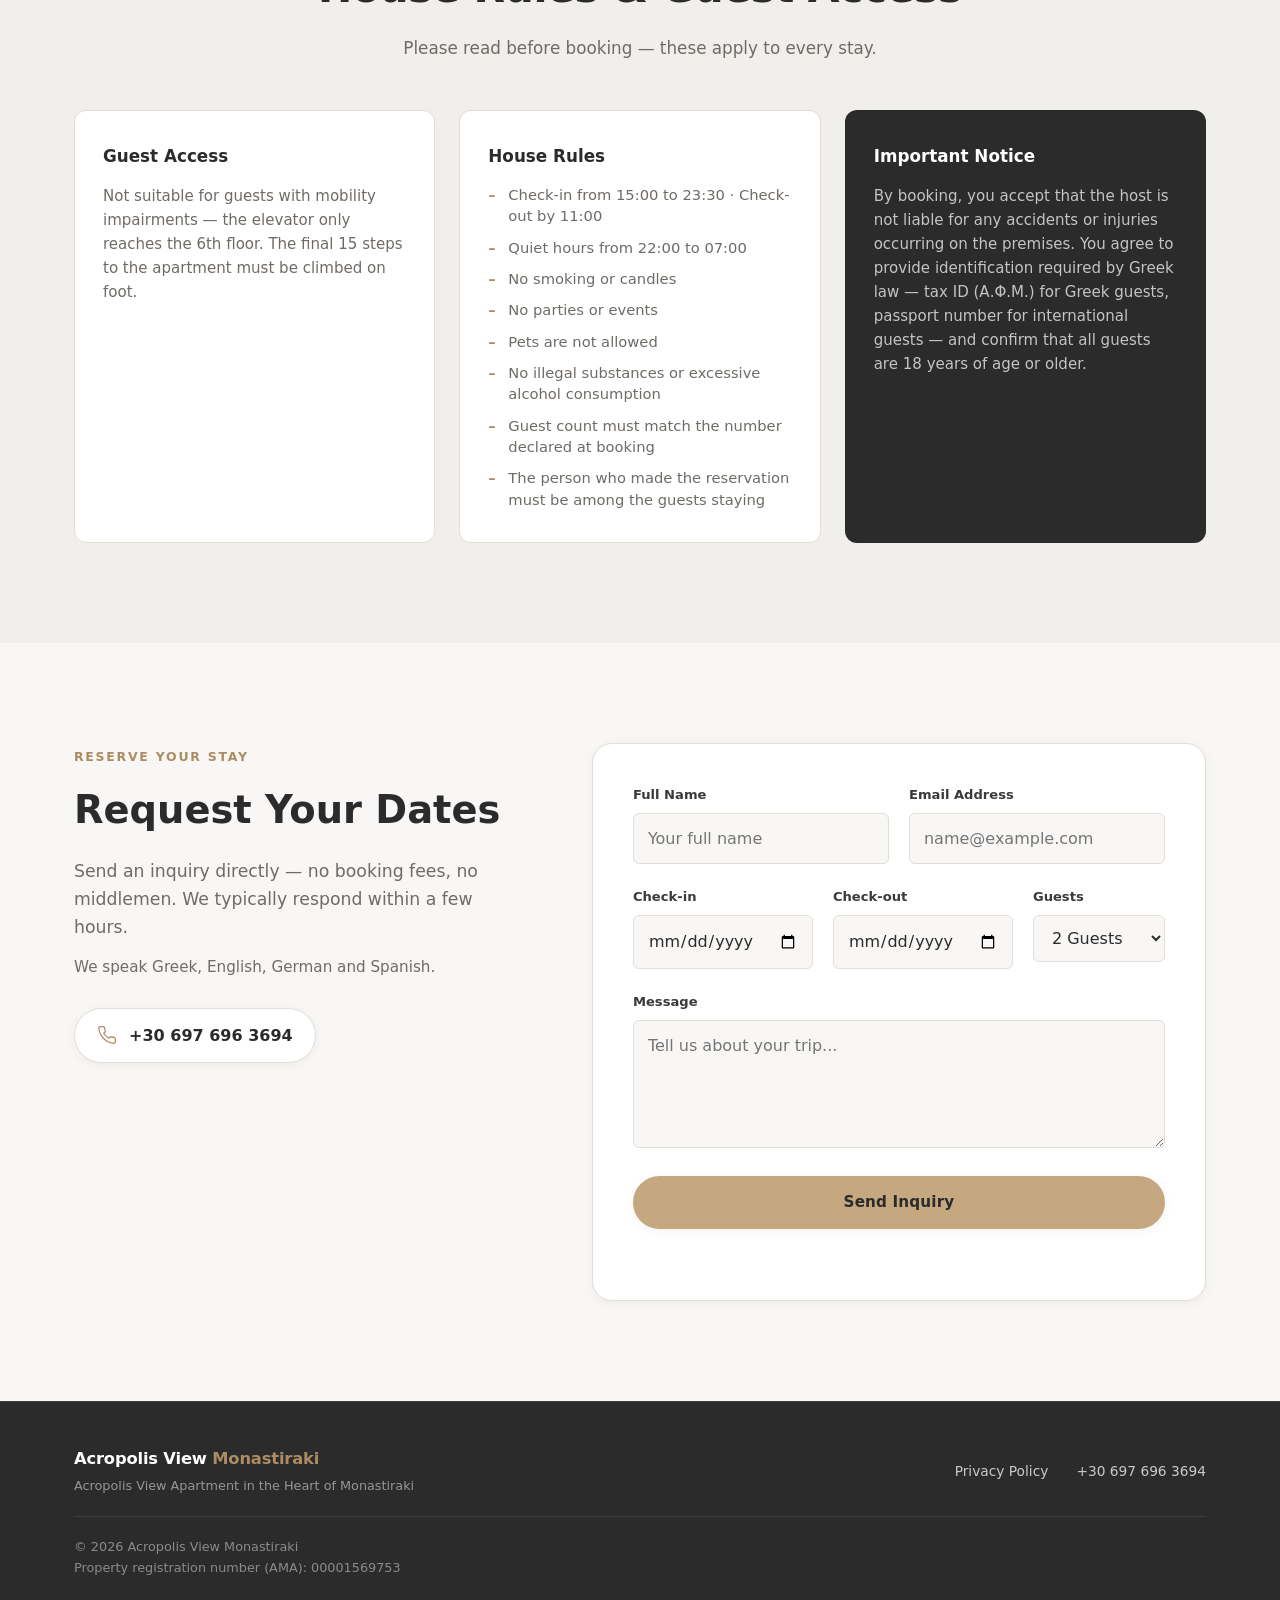
==== commit f30a71fd: "titles" ====
--- a/index.html
+++ b/index.html
@@ -3,7 +3,7 @@
 <head>
 <meta charset="UTF-8">
 <meta name="viewport" content="width=device-width, initial-scale=1.0">
-<title>Acropolis View Apartment in the Heart of Monastiraki | Rooftop Jacuzzi</title>
+<title>Acropolis View Monastiraki | Rooftop Jacuzzi Penthouse</title>
 <meta name="description" content="7th-floor penthouse in Monastiraki, Athens with a private rooftop jacuzzi and unobstructed Acropolis views. A short walk from the metro — book direct, no booking fees.">
 <link rel="canonical" href="https://acropolisviewapartment.gr/en/">
 <link rel="alternate" hreflang="en" href="https://acropolisviewapartment.gr/en/">
--- a/style.css
+++ b/style.css
@@ -816,6 +816,7 @@
   gap: 64px;
 }
 .contact-intro h2 { font-size: clamp(1.8rem, 3vw, 2.4rem); margin-bottom: 18px; }
+.contact-langs { margin-top: 14px; font-size: 0.95rem; color: var(--color-text-muted); }
 
 .contact-phone {
   display: inline-flex;
